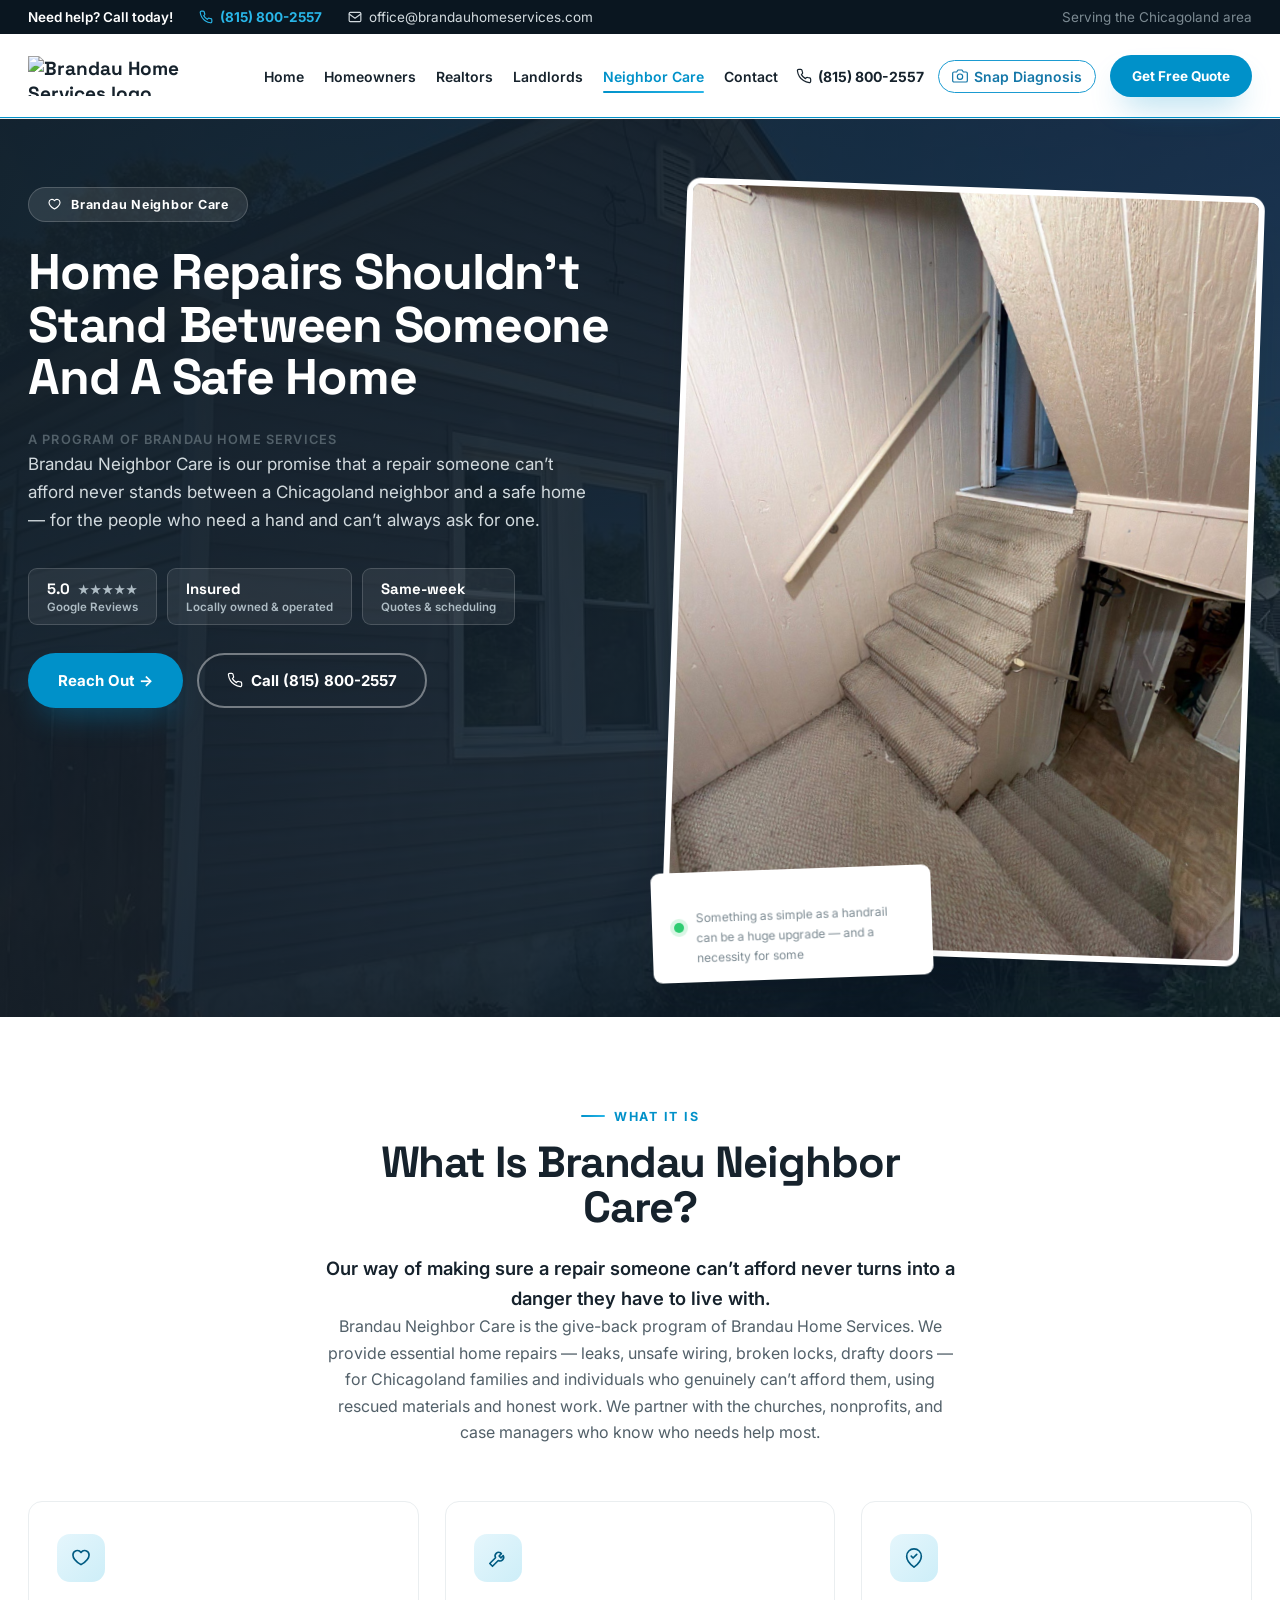
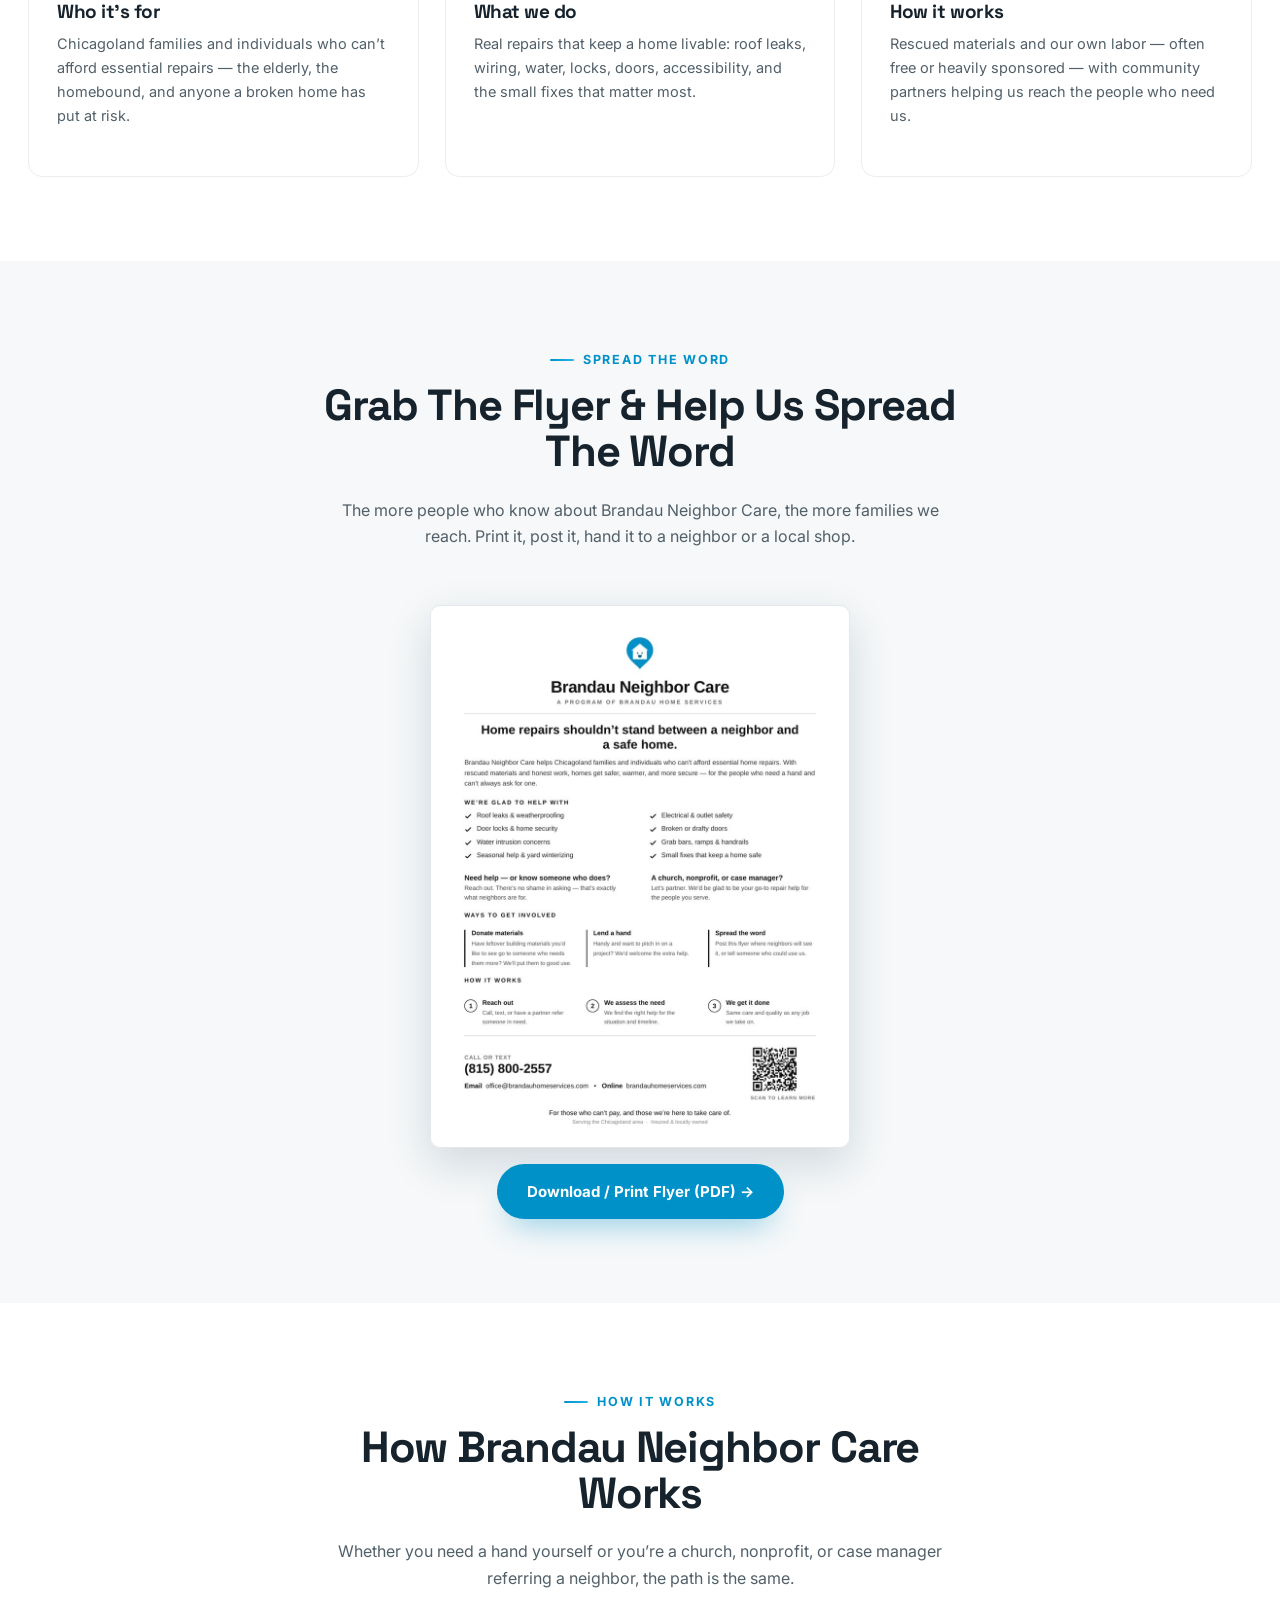
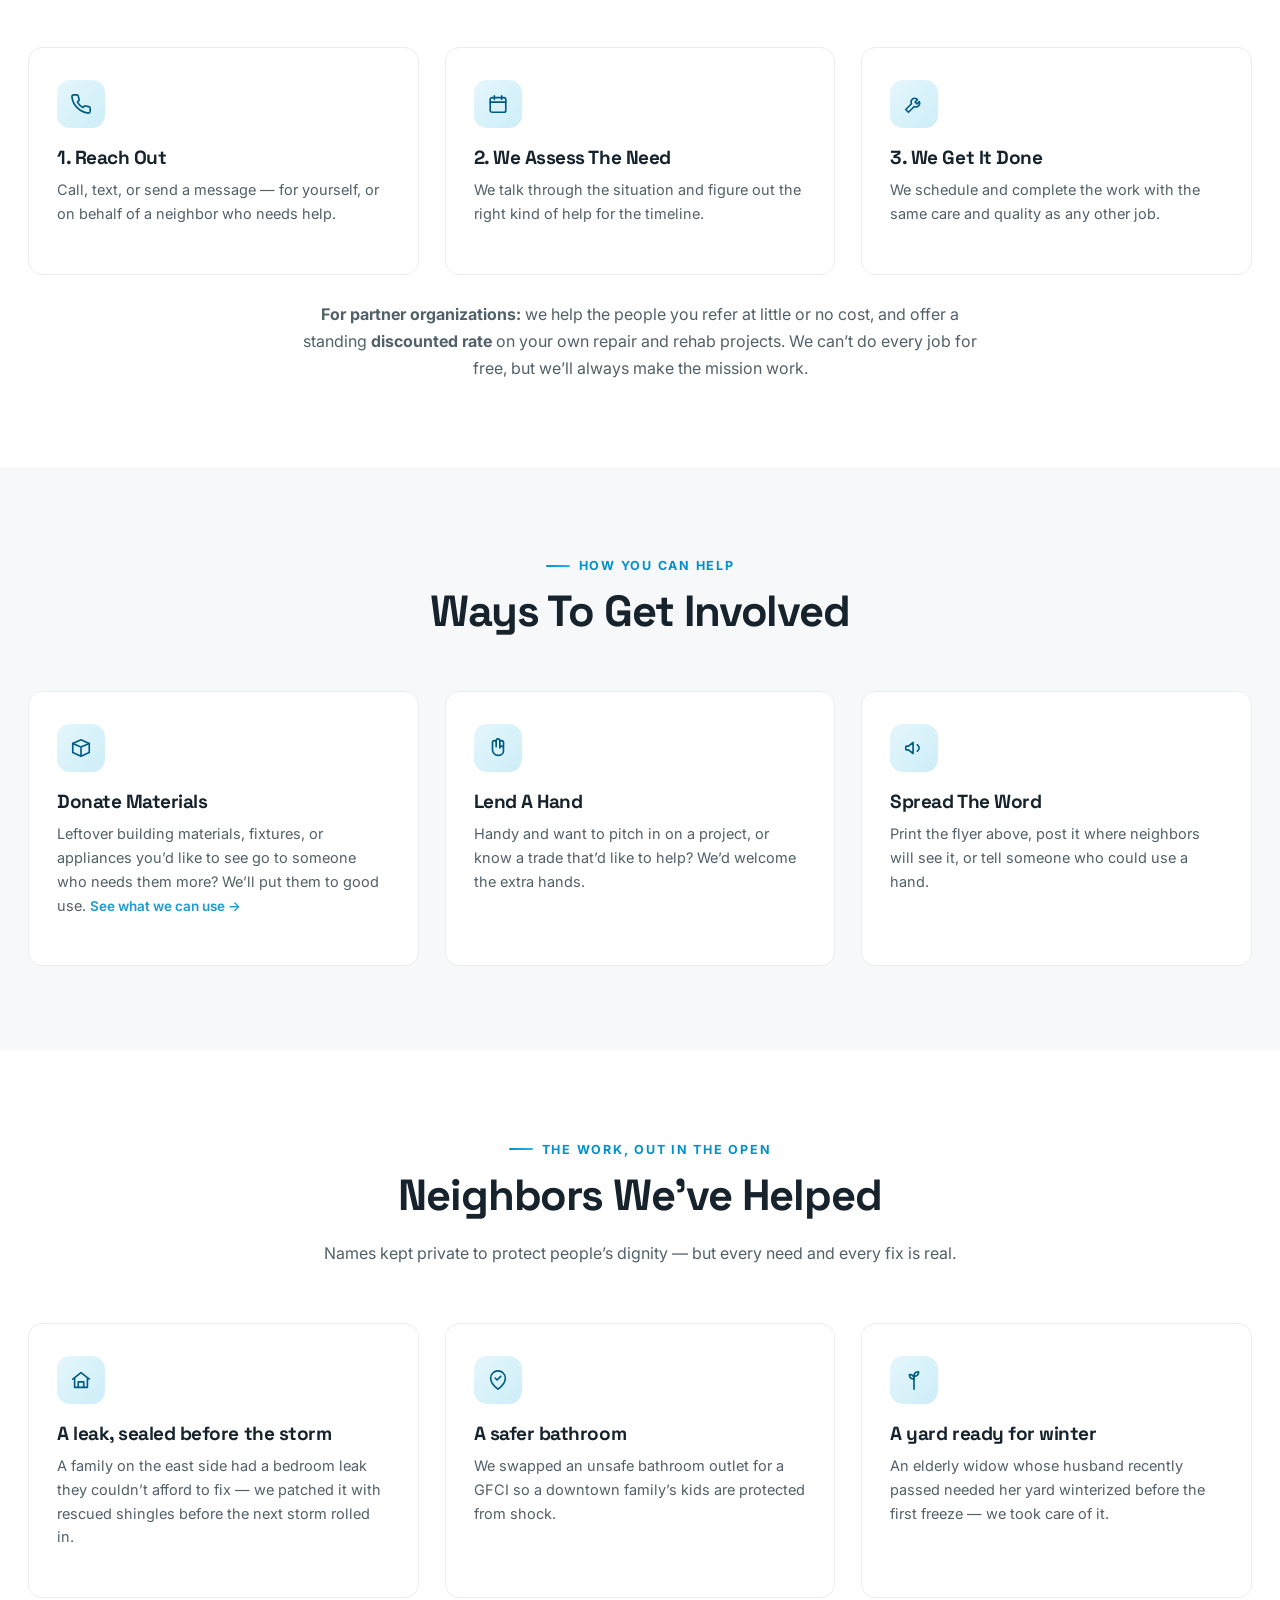
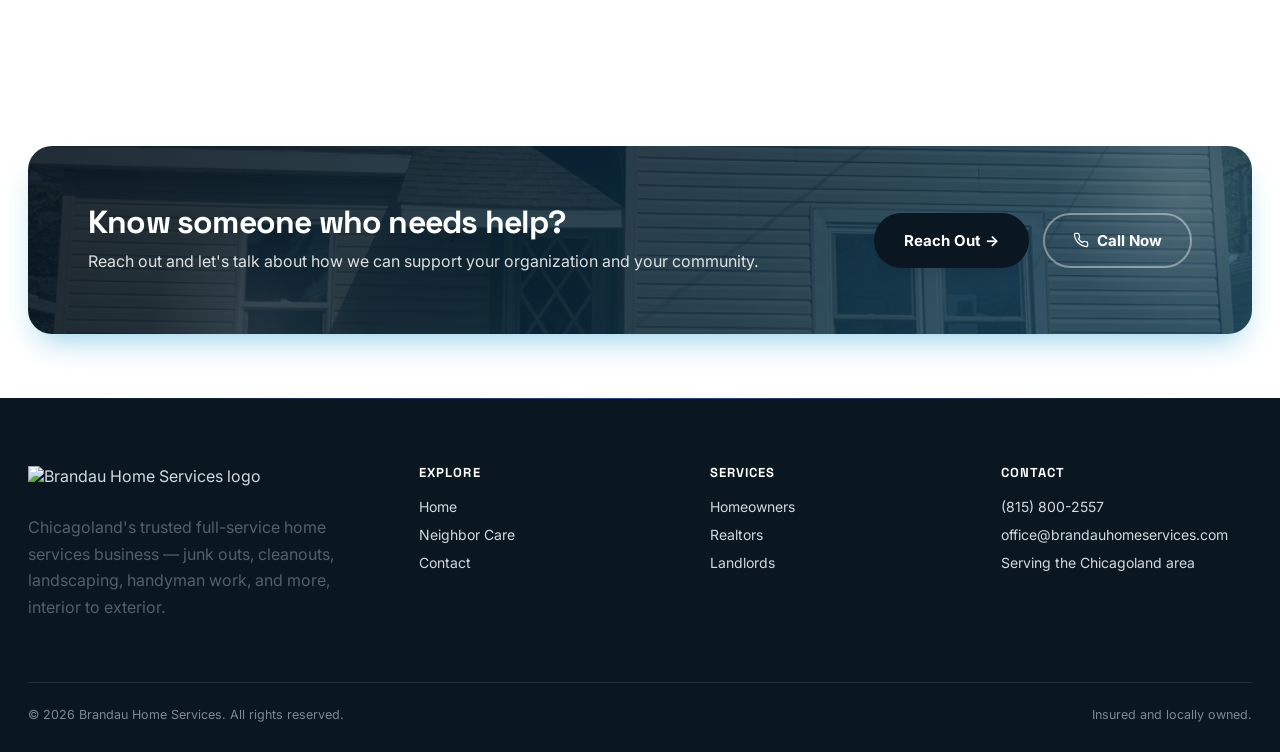
==== community.html @ ede3036a "Add files via upload" ====
<!doctype html>
<html lang="en">
<head>
<meta charset="UTF-8">
<meta name="viewport" content="width=device-width, initial-scale=1.0">
<title>Brandau Neighbor Care | Home Repair Help for Neighbors in Need</title>
<meta name="description" content="Brandau Home Services wants to partner with Chicagoland community organizations, nonprofits, and churches to provide home repair help for families and individuals in need.">
<link rel="icon" href="images/favicon.ico" sizes="any">
<link rel="icon" href="images/favicon.svg" type="image/svg+xml">
<link rel="apple-touch-icon" href="images/apple-touch-icon.png">
<link rel="canonical" href="https://brandauhomeservices.com/community.html">

<meta property="og:type" content="website">
<meta property="og:site_name" content="Brandau Home Services">
<meta property="og:title" content="Brandau Neighbor Care | Brandau Home Services">
<meta property="og:description" content="Brandau Home Services wants to partner with Chicagoland community organizations, nonprofits, and churches to provide home repair help for families and individuals in need.">
<meta property="og:image" content="https://brandauhomeservices.com/images/handrail-safety.jpg">
<meta property="og:url" content="https://brandauhomeservices.com/community.html">
<meta name="twitter:card" content="summary_large_image">
<meta name="twitter:title" content="Brandau Neighbor Care | Brandau Home Services">
<meta name="twitter:description" content="Brandau Home Services wants to partner with Chicagoland community organizations, nonprofits, and churches to provide home repair help for families and individuals in need.">
<meta name="twitter:image" content="https://brandauhomeservices.com/images/handrail-safety.jpg">
<link rel="preconnect" href="https://fonts.googleapis.com">
<link href="https://fonts.googleapis.com/css2?family=Space+Grotesk:wght@500;700&family=Inter:wght@400;500;600;700&display=swap" rel="stylesheet">
<link rel="stylesheet" href="styles.css">
<script type="application/ld+json">
{
  "@context": "https://schema.org",
  "@type": "HomeAndConstructionBusiness",
  "name": "Brandau Home Services",
  "image": "https://brandauhomeservices.com/images/exteriorsiding-after.jpg",
  "url": "https://brandauhomeservices.com/",
  "telephone": "+18158002557",
  "email": "office@brandauhomeservices.com",
  "areaServed": {
    "@type": "Place",
    "name": "Chicagoland, Illinois"
  },
  "address": {
    "@type": "PostalAddress",
    "addressRegion": "IL",
    "addressCountry": "US"
  },
  "priceRange": "$$"
}
</script>
</head>
<body>

<div class="topbar">
  <div class="container">
    <span class="topbar-note">Need help? Call today!</span>
    <a href="tel:8158002557" class="topbar-phone"><svg width="14" height="14" viewBox="0 0 24 24" fill="none" stroke="currentColor" stroke-width="2" stroke-linecap="round" stroke-linejoin="round" style="flex:none"><path d="M22 16.92v3a2 2 0 0 1-2.18 2 19.79 19.79 0 0 1-8.63-3.07 19.5 19.5 0 0 1-6-6 19.79 19.79 0 0 1-3.07-8.67A2 2 0 0 1 4.11 2h3a2 2 0 0 1 2 1.72c.127.96.361 1.903.7 2.81a2 2 0 0 1-.45 2.11L8.09 9.91a16 16 0 0 0 6 6l1.27-1.27a2 2 0 0 1 2.11-.45c.907.339 1.85.573 2.81.7A2 2 0 0 1 22 16.92z"/></svg>(815) 800-2557</a>
    <a href="mailto:office@brandauhomeservices.com" class="topbar-mail"><svg width="14" height="14" viewBox="0 0 24 24" fill="none" stroke="currentColor" stroke-width="2" stroke-linecap="round" stroke-linejoin="round" style="flex:none"><rect x="2" y="4" width="20" height="16" rx="2"/><path d="m2 7 10 7 10-7"/></svg>office@brandauhomeservices.com</a>
    <span class="topbar-area">Serving the Chicagoland area</span>
  </div>
</div>
<header class="site-header">
  <div class="container">
    <a href="index.html" class="brand">
      <img src="https://images.squarespace-cdn.com/content/v1/68ae61301c68f653941afa50/17b04d4c-f9a6-4a3e-90db-281ad67f8ed3/BrandauHS_logo-02.jpg?format=1500w" alt="Brandau Home Services logo">
    </a>
    <nav class="nav">
      <a href="index.html">Home</a>
      <a href="homeowners.html">Homeowners</a>
      <a href="realtors.html">Realtors</a>
      <a href="landlords.html">Landlords</a>
      <a href="community.html" class="active">Neighbor Care</a>
      <a href="contact.html">Contact</a>
    </nav>
    <div class="header-cta">
      <a href="tel:8158002557" class="header-phone"><svg width="16" height="16" viewBox="0 0 24 24" fill="none" stroke="currentColor" stroke-width="1.8" stroke-linecap="round" stroke-linejoin="round" style="flex:none"><path d="M22 16.92v3a2 2 0 0 1-2.18 2 19.79 19.79 0 0 1-8.63-3.07 19.5 19.5 0 0 1-6-6 19.79 19.79 0 0 1-3.07-8.67A2 2 0 0 1 4.11 2h3a2 2 0 0 1 2 1.72c.127.96.361 1.903.7 2.81a2 2 0 0 1-.45 2.11L8.09 9.91a16 16 0 0 0 6 6l1.27-1.27a2 2 0 0 1 2.11-.45c.907.339 1.85.573 2.81.7A2 2 0 0 1 22 16.92z"/></svg> <span>(815) 800-2557</span></a>
      <a href="snap-diagnosis.html" class="header-snap" aria-label="Snap Diagnosis — free AI photo check"><svg width="16" height="16" viewBox="0 0 24 24" fill="none" stroke="currentColor" stroke-width="1.8" stroke-linecap="round" stroke-linejoin="round" style="flex:none"><path d="M23 19a2 2 0 0 1-2 2H3a2 2 0 0 1-2-2V8a2 2 0 0 1 2-2h4l2-3h6l2 3h4a2 2 0 0 1 2 2z"/><circle cx="12" cy="13" r="4"/></svg><span>Snap Diagnosis</span></a>
      <a href="contact.html" class="btn btn-primary btn-sm">Get Free Quote</a>
    </div>
    <button class="nav-toggle" aria-label="Toggle menu" aria-expanded="false">
      <svg width="24" height="24" viewBox="0 0 24 24" fill="none" stroke="currentColor" stroke-width="2" stroke-linecap="round" stroke-linejoin="round"><line x1="3" y1="6" x2="21" y2="6"/><line x1="3" y1="12" x2="21" y2="12"/><line x1="3" y1="18" x2="21" y2="18"/></svg>
    </button>
  </div>
</header>

<section class="page-hero band-dark">
  <img class="band-photo" src="images/porch-after.jpg" alt="" aria-hidden="true"><div class="band-shade"></div>
  <div class="container hero-split-grid">
    <div>
      <div class="hero-badge"><svg width="15" height="15" viewBox="0 0 24 24" fill="none" stroke="currentColor" stroke-width="1.8" stroke-linecap="round" stroke-linejoin="round" style="flex:none"><path d="M20.8 8.6c0 5.4-8.8 10.6-8.8 10.6S3.2 14 3.2 8.6a4.8 4.8 0 0 1 8.8-2.6 4.8 4.8 0 0 1 8.8 2.6z"/></svg> Brandau Neighbor Care</div>
      <h1>Home Repairs Shouldn't Stand Between Someone And A Safe Home</h1>
      <p style="margin:8px 0 0; font-size:0.8rem; font-weight:600; letter-spacing:0.09em; text-transform:uppercase; color:var(--gray-600);">A program of Brandau Home Services</p>
      <p class="hero-sub">Brandau Neighbor Care is our promise that a repair someone can&rsquo;t afford never stands between a Chicagoland neighbor and a safe home &mdash; for the people who need a hand and can&rsquo;t always ask for one.</p>
      <div class="trust-badges--light">
        <a class="trust-badge--light trust-badge--link" href="https://g.page/r/CXRDToaMkE_PEAE/review" target="_blank" rel="noopener"><strong>5.0 <span class="stars">★★★★★</span></strong><span>Google Reviews</span></a>
        <span class="trust-badge--light"><strong>Insured</strong><span>Locally owned &amp; operated</span></span>
        <span class="trust-badge--light"><strong>Same-week</strong><span>Quotes &amp; scheduling</span></span>
      </div>
      <div class="hero-actions">
        <a href="contact.html" class="btn btn-primary">Reach Out →</a>
        <a href="tel:8158002557" class="btn btn-outline"><svg width="16" height="16" viewBox="0 0 24 24" fill="none" stroke="currentColor" stroke-width="1.8" stroke-linecap="round" stroke-linejoin="round" style="flex:none"><path d="M22 16.92v3a2 2 0 0 1-2.18 2 19.79 19.79 0 0 1-8.63-3.07 19.5 19.5 0 0 1-6-6 19.79 19.79 0 0 1-3.07-8.67A2 2 0 0 1 4.11 2h3a2 2 0 0 1 2 1.72c.127.96.361 1.903.7 2.81a2 2 0 0 1-.45 2.11L8.09 9.91a16 16 0 0 0 6 6l1.27-1.27a2 2 0 0 1 2.11-.45c.907.339 1.85.573 2.81.7A2 2 0 0 1 22 16.92z"/></svg> Call (815) 800-2557</a>
      </div>
    </div>
    <div class="hero-photo-wrap" style="align-self:center;">
      <div class="hero-photo" style="transform:rotate(2deg); aspect-ratio:3/4;">
        <img src="images/handrail-safety.jpg" alt="A staircase handrail installed by Brandau Home Services for added safety" style="object-position:center 30%;">
      </div>
      <div class="hero-tag" style="max-width:280px;"><span class="dot"></span><div><strong>Safety First</strong><span>Something as simple as a handrail can be a huge upgrade — and a necessity for some</span></div></div>
    </div>
  </div>
</section>

<section class="section">
  <div class="container">
    <div class="section-head center">
      <div class="eyebrow" style="justify-content:center;">What It Is</div>
      <h2>What Is Brandau Neighbor Care?</h2>
      <p style="font-size:1.15rem; font-weight:600; color:var(--ink); max-width:640px; margin:4px auto 0;">Our way of making sure a repair someone can&rsquo;t afford never turns into a danger they have to live with.</p>
      <p>Brandau Neighbor Care is the give-back program of Brandau Home Services. We provide essential home repairs &mdash; leaks, unsafe wiring, broken locks, drafty doors &mdash; for Chicagoland families and individuals who genuinely can&rsquo;t afford them, using rescued materials and honest work. We partner with the churches, nonprofits, and case managers who know who needs help most.</p>
    </div>
    <div class="grid grid-3" style="margin-top:4px;">
      <div class="card">
        <div class="icon-box"><svg width="22" height="22" viewBox="0 0 24 24" fill="none" stroke="currentColor" stroke-width="1.8" stroke-linecap="round" stroke-linejoin="round" style="flex:none"><path d="M20.8 8.6c0 5.4-8.8 10.6-8.8 10.6S3.2 14 3.2 8.6a4.8 4.8 0 0 1 8.8-2.6 4.8 4.8 0 0 1 8.8 2.6z"/></svg></div>
        <h3>Who it&rsquo;s for</h3>
        <p>Chicagoland families and individuals who can&rsquo;t afford essential repairs &mdash; the elderly, the homebound, and anyone a broken home has put at risk.</p>
      </div>
      <div class="card">
        <div class="icon-box"><svg width="22" height="22" viewBox="0 0 24 24" fill="none" stroke="currentColor" stroke-width="1.8" stroke-linecap="round" stroke-linejoin="round" style="flex:none"><path d="M14.7 6.3a4 4 0 0 0-5.4 5.4L3 18l3 3 6.3-6.3a4 4 0 0 0 5.4-5.4l-2.5 2.5-2-2 2.5-2.5z"/></svg></div>
        <h3>What we do</h3>
        <p>Real repairs that keep a home livable: roof leaks, wiring, water, locks, doors, accessibility, and the small fixes that matter most.</p>
      </div>
      <div class="card">
        <div class="icon-box"><svg width="22" height="22" viewBox="0 0 24 24" fill="none" stroke="currentColor" stroke-width="1.8" stroke-linecap="round" stroke-linejoin="round" style="flex:none"><path d="M20 10c0 6-8 12-8 12s-8-6-8-12a8 8 0 0 1 16 0z"/><path d="m9 10 2 2 4-4"/></svg></div>
        <h3>How it works</h3>
        <p>Rescued materials and our own labor &mdash; often free or heavily sponsored &mdash; with community partners helping us reach the people who need us.</p>
      </div>
    </div>
    
  </div>
</section>

<section class="section section--gray">
  <div class="container">
    <div class="section-head center">
      <div class="eyebrow" style="justify-content:center;">Spread The Word</div>
      <h2>Grab The Flyer &amp; Help Us Spread The Word</h2>
      <p>The more people who know about Brandau Neighbor Care, the more families we reach. Print it, post it, hand it to a neighbor or a local shop.</p>
    </div>
    <div style="display:flex; flex-direction:column; align-items:center; gap:16px; margin-top:6px;">
      <a href="downloads/brandau-neighbor-care-flyer.pdf" target="_blank" rel="noopener" aria-label="Open the Brandau Neighbor Care flyer to view and print" style="display:block; width:100%; max-width:420px; border:1px solid #e4e8ec; border-radius:10px; overflow:hidden; box-shadow:0 16px 44px rgba(15,58,82,.16); line-height:0;">
        <img src="images/neighbor-care-flyer-preview.jpg" alt="Brandau Neighbor Care printable flyer — click to open and print" style="display:block; width:100%; height:auto;">
      </a>
      <a href="downloads/brandau-neighbor-care-flyer.pdf" class="btn btn-primary" download>Download / Print Flyer (PDF) &rarr;</a>
    </div>
  </div>
</section>

<section class="section">
  <div class="container">
    <div class="section-head center">
      <div class="eyebrow" style="justify-content:center;">How It Works</div>
      <h2>How Brandau Neighbor Care Works</h2>
      <p>Whether you need a hand yourself or you&rsquo;re a church, nonprofit, or case manager referring a neighbor, the path is the same.</p>
    </div>
    <div class="grid grid-3">
      <div class="card">
        <div class="icon-box"><svg width="22" height="22" viewBox="0 0 24 24" fill="none" stroke="currentColor" stroke-width="1.8" stroke-linecap="round" stroke-linejoin="round" style="flex:none"><path d="M22 16.92v3a2 2 0 0 1-2.18 2 19.79 19.79 0 0 1-8.63-3.07 19.5 19.5 0 0 1-6-6 19.79 19.79 0 0 1-3.07-8.67A2 2 0 0 1 4.11 2h3a2 2 0 0 1 2 1.72c.127.96.361 1.903.7 2.81a2 2 0 0 1-.45 2.11L8.09 9.91a16 16 0 0 0 6 6l1.27-1.27a2 2 0 0 1 2.11-.45c.907.339 1.85.573 2.81.7A2 2 0 0 1 22 16.92z"/></svg></div>
        <h3>1. Reach Out</h3>
        <p>Call, text, or send a message &mdash; for yourself, or on behalf of a neighbor who needs help.</p>
      </div>
      <div class="card">
        <div class="icon-box"><svg width="22" height="22" viewBox="0 0 24 24" fill="none" stroke="currentColor" stroke-width="1.8" stroke-linecap="round" stroke-linejoin="round" style="flex:none"><rect x="3.5" y="5" width="17" height="16" rx="2"/><path d="M8 3v4M16 3v4M3.5 10h17"/></svg></div>
        <h3>2. We Assess The Need</h3>
        <p>We talk through the situation and figure out the right kind of help for the timeline.</p>
      </div>
      <div class="card">
        <div class="icon-box"><svg width="22" height="22" viewBox="0 0 24 24" fill="none" stroke="currentColor" stroke-width="1.8" stroke-linecap="round" stroke-linejoin="round" style="flex:none"><path d="M14.7 6.3a4 4 0 0 0-5.4 5.4L3 18l3 3 6.3-6.3a4 4 0 0 0 5.4-5.4l-2.5 2.5-2-2 2.5-2.5z"/></svg></div>
        <h3>3. We Get It Done</h3>
        <p>We schedule and complete the work with the same care and quality as any other job.</p>
      </div>
    </div>
    <p style="text-align:center; max-width:700px; margin:26px auto 0; color:var(--gray-600); line-height:1.7;"><strong>For partner organizations:</strong> we help the people you refer at little or no cost, and offer a standing <strong>discounted rate</strong> on your own repair and rehab projects. We can&rsquo;t do every job for free, but we&rsquo;ll always make the mission work.</p>
  </div>
</section>

<section class="section section--gray">
  <div class="container">
    <div class="section-head center">
      <div class="eyebrow" style="justify-content:center;">How You Can Help</div>
      <h2>Ways To Get Involved</h2>
    </div>
    <div class="grid grid-3">
      <div class="card">
        <div class="icon-box"><svg width="22" height="22" viewBox="0 0 24 24" fill="none" stroke="currentColor" stroke-width="1.8" stroke-linecap="round" stroke-linejoin="round" style="flex:none"><path d="M3 7l9-4 9 4v10l-9 4-9-4z"/><path d="M3 7l9 4 9-4M12 11v10"/></svg></div>
        <h3>Donate Materials</h3>
        <p>Leftover building materials, fixtures, or appliances you&rsquo;d like to see go to someone who needs them more? We&rsquo;ll put them to good use. <a href="donate-materials.html" style="font-weight:600; color:#1B9BD1; white-space:nowrap;">See what we can use &rarr;</a></p>
      </div>
      <div class="card">
        <div class="icon-box"><svg width="22" height="22" viewBox="0 0 24 24" fill="none" stroke="currentColor" stroke-width="1.8" stroke-linecap="round" stroke-linejoin="round" style="flex:none"><path d="M18 11V6a2 2 0 0 0-4 0v5M14 10V4a2 2 0 0 0-4 0v6M10 10.5V6a2 2 0 0 0-4 0v8a6 6 0 0 0 6 6h1a5 5 0 0 0 5-5v-3a2 2 0 0 0-4 0"/></svg></div>
        <h3>Lend A Hand</h3>
        <p>Handy and want to pitch in on a project, or know a trade that&rsquo;d like to help? We&rsquo;d welcome the extra hands.</p>
      </div>
      <div class="card">
        <div class="icon-box"><svg width="22" height="22" viewBox="0 0 24 24" fill="none" stroke="currentColor" stroke-width="1.8" stroke-linecap="round" stroke-linejoin="round" style="flex:none"><path d="M3 11v2a1 1 0 0 0 1 1h2l5 4V6L6 10H4a1 1 0 0 0-1 1z"/><path d="M15.5 8.5a4 4 0 0 1 0 7"/></svg></div>
        <h3>Spread The Word</h3>
        <p>Print the flyer above, post it where neighbors will see it, or tell someone who could use a hand.</p>
      </div>
    </div>
  </div>
</section>

<section class="section">
  <div class="container">
    <div class="section-head center">
      <div class="eyebrow" style="justify-content:center;">The Work, Out In The Open</div>
      <h2>Neighbors We&rsquo;ve Helped</h2>
      <p>Names kept private to protect people&rsquo;s dignity &mdash; but every need and every fix is real.</p>
    </div>
    <!-- BRANDAU NEIGHBOR CARE - IMPACT STORIES: add one card per neighbor helped, using the "Public Story" text from the tracker (rows where "OK to Share?" = Yes). Keep names out. -->
    <div class="grid grid-3">
      <div class="card">
        <div class="icon-box"><svg width="22" height="22" viewBox="0 0 24 24" fill="none" stroke="currentColor" stroke-width="1.8" stroke-linecap="round" stroke-linejoin="round" style="flex:none"><path d="M3 11l9-7 9 7"/><path d="M5 10v10h14V10"/><path d="M9 20v-6h6v6"/></svg></div>
        <h3>A leak, sealed before the storm</h3>
        <p>A family on the east side had a bedroom leak they couldn&rsquo;t afford to fix &mdash; we patched it with rescued shingles before the next storm rolled in.</p>
      </div>
      <div class="card">
        <div class="icon-box"><svg width="22" height="22" viewBox="0 0 24 24" fill="none" stroke="currentColor" stroke-width="1.8" stroke-linecap="round" stroke-linejoin="round" style="flex:none"><path d="M20 10c0 6-8 12-8 12s-8-6-8-12a8 8 0 0 1 16 0z"/><path d="m9 10 2 2 4-4"/></svg></div>
        <h3>A safer bathroom</h3>
        <p>We swapped an unsafe bathroom outlet for a GFCI so a downtown family&rsquo;s kids are protected from shock.</p>
      </div>
      <div class="card">
        <div class="icon-box"><svg width="22" height="22" viewBox="0 0 24 24" fill="none" stroke="currentColor" stroke-width="1.8" stroke-linecap="round" stroke-linejoin="round" style="flex:none"><path d="M12 22V8"/><path d="M12 8c0-3 2-5 5-5 0 3-2 5-5 5z"/><path d="M12 11C12 8 10 6 7 6c0 3 2 5 5 5z"/></svg></div>
        <h3>A yard ready for winter</h3>
        <p>An elderly widow whose husband recently passed needed her yard winterized before the first freeze &mdash; we took care of it.</p>
      </div>
    </div>
  </div>
</section>


<section class="section--tight">
  <div class="container">
    <div class="cta-band cta-band--photo">
      <div>
        <h2>Know someone who needs help?</h2>
        <p>Reach out and let's talk about how we can support your organization and your community.</p>
      </div>
      <div class="hero-actions" style="margin:0;">
        <a href="contact.html" class="btn btn-dark">Reach Out →</a>
        <a href="tel:8158002557" class="btn btn-outline-light"><svg width="16" height="16" viewBox="0 0 24 24" fill="none" stroke="currentColor" stroke-width="1.8" stroke-linecap="round" stroke-linejoin="round" style="flex:none"><path d="M22 16.92v3a2 2 0 0 1-2.18 2 19.79 19.79 0 0 1-8.63-3.07 19.5 19.5 0 0 1-6-6 19.79 19.79 0 0 1-3.07-8.67A2 2 0 0 1 4.11 2h3a2 2 0 0 1 2 1.72c.127.96.361 1.903.7 2.81a2 2 0 0 1-.45 2.11L8.09 9.91a16 16 0 0 0 6 6l1.27-1.27a2 2 0 0 1 2.11-.45c.907.339 1.85.573 2.81.7A2 2 0 0 1 22 16.92z"/></svg> Call Now</a>
      </div>
    </div>
  </div>
</section>

<footer class="site-footer">
  <div class="container">
    <div class="footer-grid">
      <div>
        <div class="footer-brand">
          <img src="https://images.squarespace-cdn.com/content/v1/68ae61301c68f653941afa50/17b04d4c-f9a6-4a3e-90db-281ad67f8ed3/BrandauHS_logo-02.jpg?format=1500w" alt="Brandau Home Services logo">
        </div>
        <p>Chicagoland's trusted full-service home services business — junk outs, cleanouts, landscaping, handyman work, and more, interior to exterior.</p>
      </div>
      <div>
        <h4>Explore</h4>
        <ul>
          <li><a href="index.html">Home</a></li>
          <li><a href="community.html">Neighbor Care</a></li>
          <li><a href="contact.html">Contact</a></li>
        </ul>
      </div>
      <div>
        <h4>Services</h4>
        <ul>
          <li><a href="homeowners.html">Homeowners</a></li>
          <li><a href="realtors.html">Realtors</a></li>
          <li><a href="landlords.html">Landlords</a></li>
        </ul>
      </div>
      <div>
        <h4>Contact</h4>
        <ul>
          <li><a href="tel:8158002557">(815) 800-2557</a></li>
          <li><a href="mailto:office@brandauhomeservices.com">office@brandauhomeservices.com</a></li>
          <li>Serving the Chicagoland area</li>
        </ul>
      </div>
    </div>
    <div class="footer-bottom">
      <span>© 2026 Brandau Home Services. All rights reserved.</span>
      <span>Insured and locally owned.</span>
    </div>
  </div>
</footer>

<script src="script.js" defer></script>
</body>
</html>
---- styles.css ----
/* ===== Brandau Home Services — Design System ===== */

:root {
  /* Palette pulled directly from the Brandau Home Services logo:
     cyan-blue #009cd8, deep teal-blue #006090, charcoal wordmark gray. */
  --black: #0a1620;
  --ink: #16222c;
  --white: #ffffff;
  --blue: #0091c9;
  --blue-dark: #005b82;
  --blue-light: #29b6e8;
  --blue-tint: #e5f6fc;
  --gray-50: #f6f8f9;
  --gray-100: #eaeef0;
  --gray-300: #d2dade;
  --gray-500: #7c8a92;
  --gray-600: #526069;
  --radius: 14px;
  --radius-sm: 9px;
  --shadow: 0 24px 50px -22px rgba(10,22,32,0.35);
  --shadow-sm: 0 10px 22px -14px rgba(10,22,32,0.28);
  --shadow-blue: 0 16px 32px -12px rgba(0,145,201,0.45);
  --ease: cubic-bezier(.22,1,.36,1);
  --maxw: 1320px;
}

* { box-sizing: border-box; }
html { scroll-behavior: smooth; }
body {
  margin: 0;
  font-family: 'Inter', -apple-system, BlinkMacSystemFont, 'Segoe UI', sans-serif;
  color: var(--ink);
  background: var(--white);
  -webkit-font-smoothing: antialiased;
  -moz-osx-font-smoothing: grayscale;
}
h1, h2, h3, h4 {
  font-family: 'Space Grotesk', 'Inter', sans-serif;
  font-weight: 700;
  line-height: 1.05;
  margin: 0 0 0.5em;
  letter-spacing: -0.025em;
}
p { line-height: 1.65; color: var(--gray-600); margin: 0 0 1em; }
a { color: inherit; text-decoration: none; }
img { max-width: 100%; display: block; }
::selection { background: var(--blue); color: var(--white); }
.container { max-width: var(--maxw); margin: 0 auto; padding: 0 28px; }
.section { padding: 84px 0; }
.section--tight { padding: 64px 0; }
.section--gray { background: var(--gray-50); }
.section--dark { background: var(--black); color: var(--white); }
.section--dark p { color: var(--gray-300); }
.section--dark h2, .section--dark h3 { color: var(--white); }

/* ---- Scroll reveal ---- */
.reveal { opacity: 0; transform: translateY(28px); transition: opacity .7s var(--ease), transform .7s var(--ease); }
.reveal.is-visible { opacity: 1; transform: translateY(0); }
.reveal-stagger.is-visible { transition-delay: calc(var(--i, 0) * 70ms); }
@media (prefers-reduced-motion: reduce) {
  .reveal { opacity: 1; transform: none; transition: none; }
}
/* Note: the .reveal class itself is only ever added by script.js at runtime,
   so if JavaScript fails to load, elements simply keep their default
   visible state — content is never hidden behind a JS dependency. */

.eyebrow {
  display: inline-flex;
  align-items: center;
  gap: 9px;
  font-size: 12.5px;
  font-weight: 700;
  letter-spacing: 0.14em;
  text-transform: uppercase;
  color: var(--blue);
  margin-bottom: 16px;
}
.eyebrow::before {
  content: "";
  width: 24px;
  height: 2px;
  border-radius: 2px;
  background: linear-gradient(90deg, var(--blue), var(--blue-light));
  display: inline-block;
}

/* ---- Buttons ---- */
.btn {
  position: relative;
  display: inline-flex;
  align-items: center;
  justify-content: center;
  gap: 8px;
  padding: 16px 28px;
  border-radius: 999px;
  font-weight: 700;
  font-size: 15px;
  border: 2px solid transparent;
  cursor: pointer;
  overflow: hidden;
  transition: transform .25s var(--ease), box-shadow .25s var(--ease), background .25s var(--ease), color .25s var(--ease), border-color .25s var(--ease);
  white-space: nowrap;
}
.btn:hover { transform: translateY(-3px); }
.btn:active { transform: translateY(-1px); }
.btn-primary { background: var(--blue); color: var(--white); box-shadow: var(--shadow-blue); }
.btn-primary:hover { background: var(--blue-dark); box-shadow: 0 20px 40px -12px rgba(0,91,130,0.5); }
.btn-dark { background: var(--black); color: var(--white); box-shadow: var(--shadow-sm); }
.btn-dark:hover { background: #000; box-shadow: var(--shadow); }
.btn-outline { background: transparent; color: var(--black); border-color: var(--gray-300); }
.btn-outline:hover { background: var(--black); color: var(--white); border-color: var(--black); }
.btn-outline-light { background: transparent; color: var(--white); border-color: rgba(255,255,255,0.4); }
.btn-outline-light:hover { background: var(--white); color: var(--black); border-color: var(--white); }
.btn-sm { padding: 11px 20px; font-size: 13.5px; }

/* ---- Header ---- */
.site-header {
  position: sticky;
  top: 0;
  z-index: 50;
  background: rgba(255,255,255,0.86);
  backdrop-filter: blur(14px);
  -webkit-backdrop-filter: blur(14px);
  border-bottom: 1px solid var(--gray-100);
  box-shadow: inset 0 -3px 0 -2px var(--blue);
  transition: box-shadow .3s ease, border-color .3s ease;
}
.site-header.scrolled {
  box-shadow: 0 12px 32px -22px rgba(10,22,32,0.4), inset 0 -3px 0 -2px var(--blue);
  border-bottom-color: transparent;
}
.site-header .container {
  position: relative;
  display: flex;
  align-items: center;
  justify-content: space-between;
  gap: 18px;
  height: 84px;
}
.brand {
  display: flex;
  align-items: center;
  gap: 10px;
  font-family: 'Space Grotesk', sans-serif;
  font-weight: 700;
  font-size: 19px;
  transition: opacity .2s ease;
}
.brand:hover { opacity: 0.82; }
.brand img { height: 40px; width: auto; }
.brand small { display: block; font-size: 10px; font-weight: 600; letter-spacing: 0.12em; color: var(--gray-500); }
.nav {
  display: flex;
  align-items: center;
  gap: 20px;
}
.nav a {
  font-size: 14px;
  font-weight: 600;
  color: var(--ink);
  position: relative;
  padding: 4px 0;
  white-space: nowrap;
  transition: color .2s ease;
}
.nav a:hover { color: var(--blue); }
.nav a.active { color: var(--blue); }
.nav a::after {
  content: "";
  position: absolute;
  left: 0; bottom: -4px;
  width: 0; height: 2px;
  border-radius: 2px;
  background: linear-gradient(90deg, var(--blue), var(--blue-light));
  transition: width .25s var(--ease);
}
.nav a:hover::after, .nav a.active::after { width: 100%; }
.header-cta { display: flex; align-items: center; gap: 14px; flex: none; }
.header-phone { font-weight: 700; font-size: 14px; display: flex; align-items: center; gap: 6px; white-space: nowrap; transition: color .2s ease; }
.header-phone:hover { color: var(--blue); }
.nav-toggle {
  display: none;
  background: none;
  border: none;
  color: var(--ink);
  cursor: pointer;
  padding: 8px;
  border-radius: 8px;
  transition: background .2s ease;
}
.nav-toggle:hover { background: var(--gray-50); }

@media (max-width: 900px) {
  .nav {
    display: none;
    position: absolute;
    top: 100%;
    left: 0;
    right: 0;
    flex-direction: column;
    align-items: stretch;
    gap: 2px;
    background: var(--white);
    border-bottom: 1px solid var(--gray-100);
    box-shadow: 0 24px 44px -26px rgba(10,22,32,0.4);
    padding: 8px 20px 18px;
  }
  .nav.open { display: flex; }
  .nav a {
    padding: 12px 0;
    border-bottom: 1px solid var(--gray-100);
  }
  .nav a:last-child { border-bottom: none; }
  .nav a::after { display: none; }
  .header-phone span { display: none; }
  .nav-toggle { display: inline-flex; align-items: center; justify-content: center; }
}

/* ---- Hero ---- */
.hero {
  position: relative;
  overflow: hidden;
  padding: 84px 0 108px;
  background:
    linear-gradient(180deg, var(--blue-tint) 0%, rgba(229,246,252,0) 340px),
    var(--white);
}
.hero::before {
  content: "";
  position: absolute;
  top: -60px;
  right: -140px;
  width: 460px;
  height: 460px;
  background: conic-gradient(from 200deg, var(--blue) 0deg, var(--blue-light) 90deg, transparent 200deg);
  opacity: 0.10;
  border-radius: 50%;
  filter: blur(2px);
  pointer-events: none;
  z-index: 0;
  animation: aurora-drift 18s ease-in-out infinite;
  transform-origin: 60% 40%;
}
@keyframes aurora-drift {
  0%   { transform: rotate(0deg) scale(1); }
  50%  { transform: rotate(20deg) scale(1.12); }
  100% { transform: rotate(0deg) scale(1); }
}
@media (prefers-reduced-motion: reduce) {
  .hero::before { animation: none; }
}
.hero .container {
  position: relative;
  z-index: 1;
  display: grid;
  grid-template-columns: 1.1fr 0.9fr;
  gap: 56px;
  align-items: center;
}
.hero-badge {
  display: inline-flex;
  align-items: center;
  gap: 9px;
  background: var(--black);
  color: var(--white);
  padding: 9px 18px;
  border-radius: 999px;
  font-size: 12.5px;
  font-weight: 700;
  letter-spacing: 0.06em;
  margin-bottom: 24px;
  box-shadow: var(--shadow-sm);
}
.hero h1 {
  font-size: clamp(40px, 5.2vw, 66px);
  margin-bottom: 24px;
}
.hero h1 .accent {
  background: linear-gradient(100deg, var(--blue) 10%, var(--blue-light) 90%);
  -webkit-background-clip: text;
  background-clip: text;
  color: transparent;
}
.hero-sub {
  font-size: 18.5px;
  max-width: 500px;
  margin-bottom: 34px;
  color: var(--gray-600);
}
.hero-actions { display: flex; gap: 14px; flex-wrap: wrap; margin-bottom: 40px; }
.hero-trust {
  display: flex;
  gap: 0;
  flex-wrap: wrap;
  border-top: 1px solid var(--gray-100);
  padding-top: 26px;
}
.hero-trust div {
  font-size: 13px;
  font-weight: 700;
  color: var(--gray-600);
  display: flex;
  flex-direction: column;
  gap: 4px;
  padding: 0 26px;
  border-left: 1px solid var(--gray-100);
}
.hero-trust div:first-child { padding-left: 0; border-left: none; }
.hero-trust strong { color: var(--ink); font-family: 'Space Grotesk', sans-serif; font-size: 24px; }

.hero-media { position: relative; perspective: 1000px; }
.hero-photo {
  border-radius: var(--radius);
  overflow: hidden;
  border: 6px solid var(--white);
  box-shadow: var(--shadow);
  transform: rotate(2.5deg);
  aspect-ratio: 4/5;
  transition: transform .3s var(--ease);
  transform-style: preserve-3d;
  will-change: transform;
}
.hero-photo img { width: 100%; height: 100%; object-fit: cover; }
@media (prefers-reduced-motion: reduce) {
  .hero-photo { transition: none; }
}
.hero-photo-wrap { position: relative; }
.hero-tag {
  position: absolute;
  bottom: -22px;
  left: -22px;
  background: var(--white);
  border-radius: var(--radius-sm);
  box-shadow: var(--shadow);
  padding: 16px 22px;
  transform: rotate(-2deg);
  display: flex;
  align-items: center;
  gap: 12px;
}
.hero-tag .dot {
  width: 10px; height: 10px; border-radius: 50%; background: #2ecc71; flex: none;
  box-shadow: 0 0 0 4px rgba(46,204,113,0.18);
}
.hero-tag strong { display: block; font-size: 14px; font-family: 'Space Grotesk', sans-serif; }
.hero-tag span { font-size: 12px; color: var(--gray-500); }

@media (max-width: 860px) {
  .hero .container { grid-template-columns: 1fr; }
  .hero-media { order: -1; max-width: 380px; margin: 0 auto 20px; }
  .hero-trust div { padding: 0 16px; }
}
@media (max-width: 480px) {
  .hero-trust { gap: 14px 0; }
  .hero-trust div { border-left: none; padding: 0; width: 50%; }
}

/* ---- Service cards ---- */
.grid { display: grid; gap: 26px; }
.grid-4 { grid-template-columns: repeat(4, 1fr); }
.grid-3 { grid-template-columns: repeat(3, 1fr); }
.grid-2 { grid-template-columns: repeat(2, 1fr); }
@media (max-width: 980px) { .grid-4 { grid-template-columns: repeat(2, 1fr); } .grid-3 { grid-template-columns: repeat(2,1fr); } }
@media (max-width: 620px) { .grid-4, .grid-3, .grid-2 { grid-template-columns: 1fr; } }

.card {
  position: relative;
  background: var(--white);
  border: 1px solid var(--gray-100);
  border-radius: var(--radius);
  padding: 32px 28px;
  transition: transform .3s var(--ease), box-shadow .3s var(--ease), border-color .3s var(--ease);
  overflow: hidden;
}
.card::before {
  content: "";
  position: absolute;
  top: 0; left: 0; right: 0;
  height: 3px;
  background: linear-gradient(90deg, var(--blue), var(--blue-light));
  transform: scaleX(0);
  transform-origin: left;
  transition: transform .3s var(--ease);
}
.card:hover { transform: translateY(-6px); box-shadow: var(--shadow); border-color: var(--blue-tint); }
.card:hover::before { transform: scaleX(1); }
.card .icon-box {
  width: 48px; height: 48px;
  background: linear-gradient(135deg, var(--blue-tint), #cdeef8);
  color: var(--blue-dark);
  border-radius: 13px;
  display: flex; align-items: center; justify-content: center;
  font-size: 21px;
  margin-bottom: 20px;
  transition: transform .3s var(--ease);
}
.card:hover .icon-box { transform: scale(1.08) rotate(-4deg); }
.card h3 { font-size: 19px; margin-bottom: 10px; }
.card p { font-size: 14.5px; margin-bottom: 16px; }
.card a { font-size: 13.5px; font-weight: 700; color: var(--blue); display: inline-flex; align-items: center; gap: 6px; transition: gap .2s ease; }
.card a:hover { gap: 10px; }

/* ---- Section headers ---- */
.section-head { max-width: 640px; margin-bottom: 56px; }
.section-head.center { margin-left: auto; margin-right: auto; text-align: center; }
.section-head h2 { font-size: clamp(29px, 3.4vw, 44px); }

/* ---- Service list (per-audience pages) ---- */
.service-list-grid { display: grid; grid-template-columns: repeat(2, 1fr); gap: 28px; }
@media (max-width: 760px) { .service-list-grid { grid-template-columns: 1fr; } }
.service-block {
  background: var(--white);
  border: 1px solid var(--gray-100);
  border-radius: var(--radius);
  padding: 34px;
  transition: box-shadow .3s var(--ease), transform .3s var(--ease);
}
.service-block:hover { box-shadow: var(--shadow-sm); transform: translateY(-3px); }
.service-block h3 {
  font-size: 17px;
  text-transform: uppercase;
  letter-spacing: 0.06em;
  color: var(--blue);
  margin-bottom: 20px;
  padding-bottom: 14px;
  border-bottom: 2px solid var(--gray-100);
}
.service-block ul { list-style: none; padding: 0; margin: 0; }
.service-block li {
  padding: 11px 0;
  border-bottom: 1px solid var(--gray-100);
  font-size: 15px;
  display: flex;
  gap: 11px;
  color: var(--ink);
}
.service-block li:last-child { border-bottom: none; }
.service-block li::before {
  content: "✓";
  color: var(--white);
  background: linear-gradient(135deg, var(--blue), var(--blue-light));
  font-weight: 700;
  font-size: 11px;
  flex: none;
  width: 18px; height: 18px;
  border-radius: 50%;
  display: flex; align-items: center; justify-content: center;
  margin-top: 2px;
}

/* ---- Gallery ---- */
.gallery-grid { display: grid; grid-template-columns: repeat(3, 1fr); gap: 22px; }
@media (max-width: 900px) { .gallery-grid { grid-template-columns: repeat(2,1fr); } }
@media (max-width: 560px) { .gallery-grid { grid-template-columns: 1fr; } }
.gallery-item {
  border-radius: var(--radius);
  overflow: hidden;
  position: relative;
  aspect-ratio: 4/3;
  box-shadow: var(--shadow-sm);
  transition: box-shadow .3s var(--ease), transform .3s var(--ease);
}
.gallery-item:hover { box-shadow: var(--shadow); transform: translateY(-4px); }
.gallery-item img { width: 100%; height: 100%; object-fit: cover; transition: transform .5s var(--ease); }
.gallery-item:hover img { transform: scale(1.08); }
.gallery-caption {
  position: absolute; left: 0; right: 0; bottom: 0;
  background: linear-gradient(0deg, rgba(0,0,0,0.8), transparent);
  color: var(--white);
  padding: 34px 18px 14px;
  font-size: 13px;
  font-weight: 700;
  transform: translateY(4px);
  transition: transform .3s var(--ease);
}
.gallery-item:hover .gallery-caption { transform: translateY(0); }

/* ---- CTA band ---- */
.cta-band {
  position: relative;
  background: linear-gradient(135deg, var(--blue) 0%, var(--blue-dark) 100%);
  color: var(--white);
  border-radius: 24px;
  padding: 60px;
  display: flex;
  align-items: center;
  justify-content: space-between;
  gap: 30px;
  flex-wrap: wrap;
  overflow: hidden;
  box-shadow: var(--shadow-blue);
}
.cta-band::before {
  content: "";
  position: absolute;
  top: -80px; right: -60px;
  width: 260px; height: 260px;
  border-radius: 50%;
  background: radial-gradient(circle, rgba(255,255,255,0.14), transparent 70%);
}
.cta-band::after {
  content: "";
  position: absolute;
  bottom: -100px; left: 10%;
  width: 220px; height: 220px;
  border-radius: 50%;
  background: radial-gradient(circle, rgba(255,255,255,0.08), transparent 70%);
}
.cta-band > * { position: relative; z-index: 1; }
.cta-band h2 { color: var(--white); font-size: 32px; margin-bottom: 8px; }
.cta-band p { color: rgba(255,255,255,0.85); margin: 0; }

/* ---- Footer ---- */
.site-footer { position: relative; background: var(--black); color: var(--gray-300); padding: 68px 0 30px; }
.site-footer::before {
  content: "";
  position: absolute;
  top: 0; left: 0; right: 0; height: 1px;
  background: linear-gradient(90deg, transparent, rgba(77,123,240,0.5), transparent);
}
.footer-grid { display: grid; grid-template-columns: 1.4fr 1fr 1fr 1fr; gap: 40px; margin-bottom: 46px; }
@media (max-width: 760px) { .footer-grid { grid-template-columns: 1fr 1fr; } }
.footer-grid h4 { color: var(--white); font-size: 13px; text-transform: uppercase; letter-spacing: 0.08em; margin-bottom: 18px; }
.footer-grid ul { list-style: none; padding: 0; margin: 0; }
.footer-grid li { margin-bottom: 11px; font-size: 14px; }
.footer-grid a { transition: color .2s ease, padding-left .2s ease; }
.footer-grid a:hover { color: var(--white); padding-left: 3px; }
.footer-brand { display: flex; align-items: center; gap: 10px; margin-bottom: 14px; }
.footer-brand img { height: 34px; }
.footer-bottom {
  border-top: 1px solid rgba(255,255,255,0.1);
  padding-top: 24px;
  display: flex;
  justify-content: space-between;
  flex-wrap: wrap;
  gap: 12px;
  font-size: 12.5px;
  color: var(--gray-500);
}

/* ---- Misc ---- */
.badge-row { display: flex; gap: 10px; flex-wrap: wrap; margin-bottom: 20px; }
.badge {
  background: var(--gray-100);
  border-radius: 999px;
  padding: 6px 14px;
  font-size: 12px;
  font-weight: 700;
  color: var(--gray-600);
}
.testimonial {
  position: relative;
  background: var(--white);
  border: 1px solid var(--gray-100);
  border-radius: var(--radius);
  padding: 32px 30px;
  transition: box-shadow .3s var(--ease), transform .3s var(--ease);
}
.testimonial:hover { box-shadow: var(--shadow-sm); transform: translateY(-4px); }
.testimonial::before {
  content: "\201C";
  position: absolute;
  top: 10px; right: 22px;
  font-family: Georgia, serif;
  font-size: 64px;
  color: var(--blue-tint);
  line-height: 1;
  z-index: 0;
}
.testimonial .stars { color: #f5a623; letter-spacing: 2px; margin-bottom: 12px; font-size: 15px; position: relative; }
.testimonial p { color: var(--ink); font-size: 15px; position: relative; }
.testimonial .who { font-size: 13px; font-weight: 700; color: var(--gray-600); margin-top: 14px; position: relative; }

.page-hero {
  padding: 68px 0 60px;
  background: linear-gradient(180deg, var(--blue-tint) 0%, rgba(229,246,252,0) 260px), var(--white);
  position: relative;
  overflow: hidden;
}
.page-hero .container { position: relative; z-index: 1; }
/* Compact variant — for single-column heroes with no photo/map filling the
   right side (e.g. Contact page), so the hero doesn't leave a big gap of
   empty gradient space above the page's actual content. */
.page-hero--compact { padding: 52px 0 28px; }
.section--flush-top { padding-top: 44px; }
.page-hero h1 { font-size: clamp(32px, 4.4vw, 50px); max-width: 720px; }
.page-hero p { font-size: 17px; max-width: 560px; }

/* ---- Contact form ---- */
.form-card {
  background: var(--white);
  border: 1px solid var(--gray-100);
  border-radius: var(--radius);
  padding: 36px;
  box-shadow: var(--shadow-sm);
}
.form-row { display: grid; grid-template-columns: 1fr 1fr; gap: 16px; margin-bottom: 16px; }
@media (max-width: 560px) { .form-row { grid-template-columns: 1fr; } }
.form-card label { display: block; font-size: 13px; font-weight: 700; margin-bottom: 6px; }
.form-card input, .form-card textarea, .form-card select {
  width: 100%;
  padding: 13px 14px;
  border-radius: 10px;
  border: 1.5px solid var(--gray-300);
  font-family: inherit;
  font-size: 14.5px;
  background: var(--gray-50);
  transition: border-color .2s ease, box-shadow .2s ease, background .2s ease;
}
.form-card input:focus, .form-card textarea:focus, .form-card select:focus {
  outline: none;
  border-color: var(--blue);
  background: var(--white);
  box-shadow: 0 0 0 4px rgba(37,84,214,0.12);
}
.form-field { margin-bottom: 16px; }

/* ================================================================
   Trust hero (topbar + dark photo hero + quote form + services strip)
   Integrated from user-supplied hero snippet, restyled to match the
   rest of the design system (brand blue, Space Grotesk/Inter, --ease).
================================================================ */
.topbar { background: var(--black); color: var(--gray-300); font-size: 13.5px; }
.topbar .container { display: flex; align-items: center; gap: 26px; flex-wrap: wrap; padding-top: 9px; padding-bottom: 9px; }
.topbar-note { font-weight: 600; color: var(--white); }
.topbar-phone { display: inline-flex; align-items: center; gap: 7px; font-weight: 700; color: var(--blue-light); transition: color .2s ease; }
.topbar-mail { display: inline-flex; align-items: center; gap: 7px; transition: color .2s ease; }
.topbar-mail:hover, .topbar-phone:hover { color: var(--white); }
.topbar-area { margin-left: auto; color: var(--gray-500); }
@media (max-width: 760px) { .topbar-area { display: none; } }
@media (max-width: 560px) { .topbar-mail { display: none; } }

.trust-hero { position: relative; overflow: hidden; background: var(--black); color: var(--white); }
.trust-hero-bg { position: absolute; inset: 0; width: 100%; height: 100%; object-fit: cover; transform: scale(1.08); transition: transform .6s var(--ease); will-change: transform; }
@media (prefers-reduced-motion: reduce) { .trust-hero-bg { transition: none; } }
.trust-hero-shade { position: absolute; inset: 0; background: linear-gradient(100deg, rgba(10,22,32,0.96) 0%, rgba(10,22,32,0.9) 45%, rgba(10,22,32,0.62) 100%); }
.trust-hero .container {
  position: relative;
  z-index: 1;
  display: grid;
  grid-template-columns: minmax(0,1.25fr) minmax(0,1fr);
  gap: 44px clamp(36px,5vw,80px);
  align-items: center;
  padding-top: clamp(52px,6vw,88px);
  padding-bottom: clamp(52px,6vw,88px);
}
.trust-badges { display: flex; gap: 12px; flex-wrap: wrap; }
.trust-badge {
  display: inline-flex; flex-direction: column; gap: 2px;
  background: rgba(255,255,255,0.07);
  border: 1px solid rgba(255,255,255,0.16);
  border-radius: var(--radius-sm);
  padding: 10px 16px;
  transition: background .2s ease, border-color .2s ease, transform .2s ease;
}
.trust-badge:hover { background: rgba(255,255,255,0.11); border-color: rgba(255,255,255,0.28); transform: translateY(-2px); }
.trust-badge strong { font-size: 15px; font-weight: 700; color: var(--white); font-family: 'Space Grotesk', sans-serif; }
.trust-badge span { font-size: 12px; color: #aebcc4; }
.trust-badge .stars { color: #f5a623; letter-spacing: 1px; }
.trust-hero h1 { color: var(--white); font-size: clamp(38px,4.4vw,60px); line-height: 1.07; margin: 26px 0 0; }
.trust-hero h1 .accent {
  background: linear-gradient(100deg, var(--blue-light) 10%, #6fd4f2 90%);
  -webkit-background-clip: text;
  background-clip: text;
  color: transparent;
}
.trust-hero .hero-sub { font-size: 17px; line-height: 1.7; color: var(--gray-300); max-width: 52ch; margin: 18px 0 0; }
.trust-checks { display: flex; flex-direction: column; gap: 12px; margin-top: 26px; }
.trust-checks div { display: flex; align-items: center; gap: 10px; font-size: 15px; font-weight: 600; color: var(--white); }
.trust-check-icon {
  width: 22px; height: 22px; border-radius: 999px;
  background: var(--blue);
  display: inline-flex; align-items: center; justify-content: center; flex: none;
}
.trust-call {
  display: inline-flex; align-items: center; gap: 9px;
  font-size: 15px; font-weight: 700; color: var(--white);
  border: 2px solid rgba(255,255,255,0.4);
  padding: 14px 28px; border-radius: 999px; margin-top: 30px;
  transition: color .2s ease, border-color .2s ease, background .2s ease;
}
.trust-call:hover { border-color: var(--blue-light); color: var(--blue-light); background: rgba(255,255,255,0.05); }

.quote-form {
  background: var(--white); color: var(--ink);
  border-radius: 18px;
  box-shadow: 0 26px 55px -22px rgba(6,12,18,0.6);
  padding: clamp(24px,2.6vw,34px);
}
.quote-form h2 { font-size: 24px; margin: 0 0 6px; }
.quote-form .lede { font-size: 14px; line-height: 1.6; color: var(--gray-600); margin: 0 0 18px; }
.quote-form .fields { display: grid; gap: 12px; }
.quote-form .row2 { display: grid; grid-template-columns: 1fr 1fr; gap: 12px; }
.quote-form input, .quote-form textarea {
  border: 1.5px solid var(--gray-300); border-radius: 10px;
  padding: 13px 15px; font-size: 14.5px; width: 100%; box-sizing: border-box;
  font-family: 'Inter', sans-serif; background: var(--gray-50);
  transition: border-color .2s ease, box-shadow .2s ease, background .2s ease;
}
.quote-form input:focus, .quote-form textarea:focus {
  outline: none; border-color: var(--blue); background: var(--white);
  box-shadow: 0 0 0 4px rgba(0,145,201,0.14);
}
.quote-form textarea { resize: vertical; }
.quote-submit {
  display: block; width: 100%; text-align: center;
  font-size: 15px; font-weight: 700; letter-spacing: 0.04em;
  color: var(--white); background: var(--blue);
  padding: 15px 20px; border-radius: 999px; border: none; cursor: pointer;
  box-shadow: var(--shadow-blue);
  transition: background .2s ease, transform .2s ease, box-shadow .2s ease;
  font-family: inherit;
}
.quote-submit:hover { background: var(--blue-dark); transform: translateY(-2px); box-shadow: 0 20px 40px -12px rgba(0,91,130,0.5); }
.quote-form .fine { font-size: 12px; color: var(--gray-500); text-align: center; margin: 2px 0 0; }

.services-strip { background: linear-gradient(135deg, var(--blue), var(--blue-dark)); color: var(--white); }
.services-strip .container { display: flex; gap: 14px 44px; flex-wrap: wrap; justify-content: center; padding-top: 16px; padding-bottom: 16px; font-size: 14.5px; font-weight: 700; }
.services-strip span { display: inline-flex; align-items: center; gap: 9px; }

.hero-anim { opacity: 0; transform: translateY(20px); animation: hero-rise .7s var(--ease) forwards; }
@keyframes hero-rise { to { opacity: 1; transform: none; } }
@media (max-width: 920px) { .trust-hero .container { grid-template-columns: 1fr; } }
@media (max-width: 560px) {
  .quote-form .row2 { grid-template-columns: 1fr; }
  .trust-call { width: 100%; justify-content: center; }
  .services-strip .container { justify-content: flex-start; }
}
@media (prefers-reduced-motion: reduce) { .hero-anim { animation: none; opacity: 1; transform: none; } }

/* ================================================================
   Areas-served tags + FAQ blocks (added for content-density pass)
================================================================ */
.area-tags { display: flex; flex-wrap: wrap; gap: 10px; justify-content: center; }
.area-tag {
  background: var(--white); border: 1px solid var(--gray-100); border-radius: 999px;
  padding: 9px 20px; font-size: 14px; font-weight: 600; color: var(--gray-600);
  transition: border-color .2s ease, color .2s ease, transform .2s ease;
}
.area-tag:hover { border-color: var(--blue); color: var(--blue); transform: translateY(-2px); }

.faq-list { display: grid; gap: 14px; max-width: 840px; margin: 0 auto; }
.faq-item {
  background: var(--white); border: 1px solid var(--gray-100); border-radius: var(--radius-sm);
  padding: 24px 28px; box-shadow: var(--shadow-sm);
}
.faq-item h3 { font-size: 17px; margin: 0 0 8px; font-family: 'Space Grotesk', sans-serif; }
.faq-item p { color: var(--gray-600); font-size: 14.5px; line-height: 1.7; margin: 0; }

/* ---- FAQ accordion (click to reveal) ---- */
.faq-item { cursor: default; }
.faq-question {
  width: 100%;
  background: none;
  border: none;
  padding: 0;
  margin: 0;
  display: flex;
  align-items: center;
  justify-content: space-between;
  gap: 16px;
  cursor: pointer;
  font-family: 'Space Grotesk', sans-serif;
  font-size: 17px;
  font-weight: 700;
  color: var(--ink);
  text-align: left;
}
.faq-chevron { flex: none; transition: transform .3s var(--ease); color: var(--blue); }
.faq-item.open .faq-chevron { transform: rotate(180deg); }
.faq-answer {
  max-height: 0;
  overflow: hidden;
  transition: max-height .35s var(--ease);
}
.faq-item.open .faq-answer { max-height: 320px; }
.faq-answer p { padding-top: 12px; margin: 0; color: var(--gray-600); font-size: 14.5px; line-height: 1.7; }
@media (prefers-reduced-motion: reduce) {
  .faq-answer, .faq-chevron { transition: none; }
}

/* ---- Light trust badges (inner page heroes) ---- */
.trust-badges--light {
  display: flex;
  flex-wrap: wrap;
  gap: 10px;
  margin: 22px 0 28px;
}
.trust-badge--light {
  display: flex;
  flex-direction: column;
  gap: 2px;
  background: var(--white);
  border: 1px solid var(--gray-100);
  border-radius: var(--radius-sm);
  padding: 10px 18px;
  box-shadow: var(--shadow-sm);
}
.trust-badge--light strong { font-family: 'Space Grotesk', sans-serif; font-size: 15px; color: var(--ink); }
.trust-badge--light strong .stars { color: #f5a623; letter-spacing: 1px; margin-left: 4px; }
.trust-badge--light span { font-size: 11.5px; font-weight: 600; color: var(--gray-500); }

/* ---- Gallery placeholder (before real photos are dropped in) ---- */
.gallery-placeholder {
  display: flex;
  flex-direction: column;
  align-items: center;
  justify-content: center;
  gap: 10px;
  background: var(--gray-50);
  border: 2px dashed var(--gray-300);
  color: var(--gray-500);
  font-size: 13px;
  font-weight: 600;
}
.gallery-placeholder svg { color: var(--gray-300); }
.gallery-placeholder .tag {
  background: var(--white);
  border: 1px solid var(--gray-300);
  border-radius: 999px;
  padding: 4px 12px;
  font-size: 11px;
  font-weight: 700;
  text-transform: uppercase;
  letter-spacing: 0.06em;
  color: var(--gray-600);
}

/* ---- Before/After Slider ---- */
.ba-grid { display: grid; grid-template-columns: repeat(2, 1fr); gap: 34px 30px; }
@media (max-width: 760px) { .ba-grid { grid-template-columns: 1fr; } }
.ba-slider {
  position: relative;
  aspect-ratio: 4/3;
  border-radius: var(--radius);
  overflow: hidden;
  box-shadow: var(--shadow-sm);
  -webkit-user-select: none;
  user-select: none;
  transition: box-shadow .3s var(--ease), transform .3s var(--ease);
}
.ba-slider:hover { box-shadow: var(--shadow); transform: translateY(-3px); }
.ba-slider img {
  position: absolute;
  inset: 0;
  width: 100%;
  height: 100%;
  object-fit: cover;
  display: block;
  pointer-events: none;
}
.ba-slider__before-wrap {
  position: absolute;
  inset: 0;
  overflow: hidden;
  clip-path: inset(0 50% 0 0);
  will-change: clip-path;
}
.ba-slider__before-wrap img { position: absolute; inset: 0; }
.ba-slider__divider {
  position: absolute;
  top: 0; bottom: 0; left: 50%;
  width: 3px;
  background: var(--white);
  box-shadow: 0 0 0 1px rgba(10,22,32,0.15);
  transform: translateX(-50%);
  pointer-events: none;
  z-index: 2;
}
.ba-slider__handle {
  position: absolute;
  top: 50%; left: 50%;
  width: 46px; height: 46px;
  border-radius: 50%;
  background: var(--white);
  box-shadow: var(--shadow-sm);
  transform: translate(-50%, -50%);
  display: flex;
  align-items: center;
  justify-content: center;
  gap: 3px;
  color: var(--blue-dark);
  pointer-events: none;
  z-index: 3;
}
.ba-slider__range {
  position: absolute;
  inset: 0;
  width: 100%;
  height: 100%;
  margin: 0;
  opacity: 0;
  cursor: ew-resize;
  -webkit-appearance: none;
  appearance: none;
  z-index: 4;
}
.ba-slider__tag {
  position: absolute;
  top: 14px;
  background: rgba(10,22,32,0.72);
  color: var(--white);
  font-size: 11.5px;
  font-weight: 700;
  letter-spacing: 0.06em;
  text-transform: uppercase;
  padding: 6px 13px;
  border-radius: 999px;
  pointer-events: none;
  z-index: 2;
}
.ba-slider__tag--before { left: 14px; }
.ba-slider__tag--after { right: 14px; }
.ba-caption {
  margin-top: 14px;
  font-weight: 700;
  font-size: 14.5px;
  color: var(--ink);
  text-align: center;
}
@media (prefers-reduced-motion: reduce) {
  .ba-slider, .ba-slider:hover { transition: none; transform: none; }
}

/* ---- Plain photo row (multi-photo project sets, no captions) ---- */
.photo-row { display: grid; grid-template-columns: repeat(4, 1fr); gap: 16px; }
@media (max-width: 900px) { .photo-row { grid-template-columns: repeat(2, 1fr); } }
@media (max-width: 560px) { .photo-row { grid-template-columns: 1fr; } }
.photo-row img {
  width: 100%;
  height: 100%;
  aspect-ratio: 4/3;
  object-fit: cover;
  border-radius: var(--radius);
  box-shadow: var(--shadow-sm);
  transition: transform .3s var(--ease), box-shadow .3s var(--ease);
}
.photo-row img:hover { transform: translateY(-4px); box-shadow: var(--shadow); }

/* ---- Ambient photo band (decorative low-opacity background) ---- */
.ambient-band { position: relative; overflow: hidden; }
.ambient-band .ambient-grid {
  position: absolute;
  inset: 0;
  display: grid;
  grid-template-columns: repeat(4, 1fr);
  gap: 3px;
  z-index: 0;
}
.ambient-band .ambient-grid img {
  width: 100%;
  height: 100%;
  object-fit: cover;
  opacity: 0.22;
  filter: grayscale(55%) contrast(0.92);
}
.ambient-band .ambient-scrim {
  position: absolute;
  inset: 0;
  z-index: 1;
  background: linear-gradient(180deg, var(--white) 0%, rgba(255,255,255,0.9) 22%, rgba(255,255,255,0.9) 78%, var(--white) 100%);
}
.ambient-band .container { position: relative; z-index: 2; }

/* ---- Triangle before/after layout (3 sliders, staggered) ---- */
.ba-triangle {
  display: grid;
  grid-template-columns: repeat(2, 1fr);
  gap: 36px 28px;
  max-width: 900px;
  margin: 0 auto;
}
.ba-triangle > div:nth-child(1) {
  grid-column: 1 / span 2;
  max-width: 460px;
  width: 100%;
  margin: 0 auto;
}
.ba-triangle > div:nth-child(2) { justify-self: end; width: 100%; max-width: 400px; margin-top: 10px; }
.ba-triangle > div:nth-child(3) { justify-self: start; width: 100%; max-width: 400px; margin-top: 10px; }
@media (max-width: 760px) {
  .ba-triangle { grid-template-columns: 1fr; max-width: 460px; }
  .ba-triangle > div:nth-child(1),
  .ba-triangle > div:nth-child(2),
  .ba-triangle > div:nth-child(3) {
    grid-column: 1;
    justify-self: stretch;
    max-width: none;
    margin-top: 0;
  }
}

/* ---- 3-up / 3-up before-after grid (6 sliders, 3 on top, 3 on bottom) ---- */
.ba-stack {
  display: grid;
  grid-template-columns: repeat(3, 1fr);
  gap: 32px 28px;
}
@media (max-width: 900px) {
  .ba-stack { grid-template-columns: 1fr 1fr; }
}
@media (max-width: 560px) {
  .ba-stack { grid-template-columns: 1fr; }
}

/* ---- Scattered photo collage ("We've Seen It All") ---- */
.scatter-gallery {
  display: flex;
  flex-wrap: wrap;
  justify-content: center;
  align-items: flex-start;
  padding: 26px 20px 46px;
}
.scatter-photo {
  position: relative;
  flex: 0 0 auto;
  margin: 14px -20px;
  border: 7px solid var(--white);
  border-radius: 6px;
  box-shadow: var(--shadow-sm);
  overflow: hidden;
  background: var(--white);
  transition: transform .3s var(--ease), box-shadow .3s var(--ease);
}
.scatter-photo img {
  display: block;
  width: 100%;
  height: 100%;
  object-fit: cover;
}
.scatter-photo:hover {
  transform: rotate(0deg) translateY(0) scale(1.09) !important;
  box-shadow: var(--shadow);
  z-index: 40 !important;
}
.scatter-lg { width: 340px; height: 260px; }
.scatter-md { width: 260px; height: 200px; }
.scatter-sm { width: 195px; height: 155px; }

.scatter-a { transform: rotate(-5deg); z-index: 2; }
.scatter-b { transform: rotate(4deg) translateY(24px); z-index: 5; }
.scatter-c { transform: rotate(-3deg) translateY(-12px); z-index: 3; }
.scatter-d { transform: rotate(6deg); z-index: 4; }
.scatter-e { transform: rotate(-6deg) translateY(18px); z-index: 6; }
.scatter-f { transform: rotate(3deg) translateY(-16px); z-index: 3; }
.scatter-g { transform: rotate(-4deg) translateY(10px); z-index: 5; }
.scatter-h { transform: rotate(5deg) translateY(-9px); z-index: 4; }
.scatter-i { transform: rotate(-2deg) translateY(14px); z-index: 2; }
.scatter-j { transform: rotate(2deg) translateY(-6px); z-index: 6; }
.scatter-k { transform: rotate(-7deg); z-index: 3; }
.scatter-l { transform: rotate(7deg) translateY(8px); z-index: 5; }
.scatter-m { transform: rotate(-1deg) translateY(-14px); z-index: 4; }

@media (max-width: 860px) {
  .scatter-photo { margin: 8px; }
  .scatter-photo, .scatter-lg, .scatter-md, .scatter-sm { width: calc(46% - 16px); height: 180px; }
  .scatter-a, .scatter-b, .scatter-c, .scatter-d, .scatter-e, .scatter-f,
  .scatter-g, .scatter-h, .scatter-i, .scatter-j, .scatter-k, .scatter-l, .scatter-m {
    transform: none;
    z-index: 1;
  }
}
@media (max-width: 520px) {
  .scatter-photo, .scatter-lg, .scatter-md, .scatter-sm { width: 100%; height: 220px; }
}
@media (prefers-reduced-motion: reduce) {
  .scatter-photo { transition: none; }
}

/* ---- Interactive service-area map & address check ---- */
.address-check {
  max-width: 560px;
  margin: 28px auto 0;
  display: flex;
  gap: 10px;
  flex-wrap: wrap;
  justify-content: center;
}
.address-check input[type="text"] {
  flex: 1;
  min-width: 240px;
  padding: 12px 16px;
  border-radius: var(--radius-sm);
  border: 1px solid var(--gray-200);
  font-family: inherit;
  font-size: 15px;
  color: var(--ink);
}
.address-check input[type="text"]:focus {
  outline: none;
  border-color: var(--blue);
}
.address-check button { flex: none; }
.address-result {
  max-width: 560px;
  margin: 16px auto 0;
  text-align: center;
  font-weight: 600;
  font-size: 14.5px;
  min-height: 0;
  transition: padding .2s var(--ease);
}
.address-result:empty { margin: 0; }
.address-result--loading,
.address-result--warn,
.address-result--yes,
.address-result--no {
  padding: 12px 18px;
  border-radius: var(--radius-sm);
}
.address-result--loading { background: var(--gray-50); color: var(--gray-500); }
.address-result--yes { background: rgba(34,197,94,0.12); color: #15803d; }
.address-result--yes a { color: #15803d; text-decoration: underline; }
.address-result--no { background: var(--gray-50); color: var(--gray-600); }
.address-result--warn { background: #fef3c7; color: #92400e; }

.service-map-wrap {
  max-width: 760px;
  margin: 30px auto 0;
}
#serviceMap {
  height: 420px;
  border-radius: var(--radius);
  overflow: hidden;
  box-shadow: var(--shadow-sm);
  z-index: 1;
}

.service-pin-dot {
  display: block;
  width: 14px;
  height: 14px;
  border-radius: 50%;
  background: var(--blue);
  border: 2px solid var(--white);
  box-shadow: 0 0 0 3px rgba(10,22,32,0.15);
}
.service-pin--covered .service-pin-dot {
  width: 16px;
  height: 16px;
  background: #22c55e;
  animation: pin-pulse 1.8s ease-out infinite;
}
.service-pin--out .service-pin-dot { background: var(--gray-400); }
@keyframes pin-pulse {
  0% { box-shadow: 0 0 0 0 rgba(34,197,94,0.55); }
  70% { box-shadow: 0 0 0 18px rgba(34,197,94,0); }
  100% { box-shadow: 0 0 0 0 rgba(34,197,94,0); }
}
@media (prefers-reduced-motion: reduce) {
  .service-pin--covered .service-pin-dot { animation: none; }
}

/* ---- Split hero (text + map card side by side) ---- */
.hero-split-grid {
  display: grid;
  grid-template-columns: 1.05fr 1fr;
  gap: 40px;
  align-items: start;
}
@media (max-width: 900px) {
  .hero-split-grid { grid-template-columns: 1fr; }
}
.hero-map-card {
  background: var(--white);
  border: 1px solid var(--gray-100);
  border-radius: var(--radius);
  padding: 24px;
  box-shadow: var(--shadow);
}
.hero-map-card h3 {
  font-family: 'Space Grotesk', sans-serif;
  font-size: 17px;
  color: var(--ink);
  margin: 0 0 14px;
  text-align: center;
}
.address-check--compact {
  max-width: none;
  margin: 0;
}
.service-map-wrap--compact {
  max-width: none;
  margin: 14px auto 0;
}
.hero-map-card #serviceMap { height: 260px; }
@media (max-width: 900px) {
  .hero-map-card #serviceMap { height: 320px; }
}

/* ---- Seasonal Maintenance Checklist (Homeowners) ---- */
.maint-tool {
  max-width: 760px;
  margin: 0 auto;
  background: var(--white);
  border: 1px solid var(--gray-100);
  border-radius: var(--radius);
  box-shadow: var(--shadow-sm);
  padding: 32px;
}
.maint-tabs {
  display: flex;
  gap: 8px;
  flex-wrap: wrap;
  justify-content: center;
  margin-bottom: 26px;
}
.maint-tab {
  border: 1px solid var(--gray-100);
  background: var(--gray-50);
  color: var(--gray-600);
  font-weight: 700;
  font-size: 13.5px;
  padding: 10px 18px;
  border-radius: 999px;
  cursor: pointer;
  transition: background .2s ease, color .2s ease, border-color .2s ease;
  font-family: inherit;
}
.maint-tab:hover { border-color: var(--blue-light); }
.maint-tab.is-active {
  background: var(--blue);
  border-color: var(--blue);
  color: var(--white);
}
.maint-list {
  list-style: none;
  margin: 0 0 24px;
  padding: 0;
  display: grid;
  gap: 10px;
}
.maint-item {
  display: flex;
  align-items: flex-start;
  gap: 12px;
  background: var(--gray-50);
  border: 1px solid var(--gray-100);
  border-radius: var(--radius-sm);
  padding: 14px 16px;
  cursor: pointer;
  transition: background .2s ease, border-color .2s ease;
}
.maint-item:hover { border-color: var(--blue-light); }
.maint-item input {
  margin-top: 2px;
  width: 18px;
  height: 18px;
  accent-color: var(--blue);
  flex: none;
  cursor: pointer;
}
.maint-item span {
  font-size: 14.5px;
  line-height: 1.5;
  color: var(--ink);
}
.maint-item.is-checked {
  background: rgba(0,145,201,0.06);
  border-color: rgba(0,145,201,0.3);
}
.maint-item.is-checked span { color: var(--gray-600); text-decoration: line-through; text-decoration-color: var(--gray-300); }
.maint-result {
  display: flex;
  align-items: center;
  gap: 16px;
  flex-wrap: wrap;
  justify-content: space-between;
  border-radius: var(--radius-sm);
  padding: 18px 20px;
  font-size: 14.5px;
  transition: background .25s ease, border-color .25s ease;
  border: 1px solid var(--gray-100);
  background: var(--gray-50);
}
.maint-result strong { display: block; font-family: 'Space Grotesk', sans-serif; font-size: 16px; margin-bottom: 2px; }
.maint-result--good { background: rgba(46,204,113,0.09); border-color: rgba(46,204,113,0.35); }
.maint-result--warn { background: rgba(240,166,35,0.1); border-color: rgba(240,166,35,0.4); }
.maint-result-count { color: var(--gray-600); font-weight: 700; white-space: nowrap; }
@media (max-width: 560px) {
  .maint-tool { padding: 22px; }
  .maint-tabs { gap: 6px; }
  .maint-tab { padding: 8px 14px; font-size: 12.5px; }
}
.maint-result > div > span { display: block; color: var(--gray-600); font-size: 13.5px; margin-top: 2px; }

/* ---- Late-night visitor toast (easter egg) ---- */
.night-owl-toast {
  position: fixed;
  bottom: 20px;
  right: 20px;
  max-width: 320px;
  background: var(--black);
  color: var(--white);
  padding: 14px 40px 14px 18px;
  border-radius: var(--radius-sm);
  box-shadow: var(--shadow);
  font-size: 13.5px;
  line-height: 1.5;
  z-index: 200;
  opacity: 0;
  transform: translateY(12px);
  transition: opacity .3s ease, transform .3s ease;
}
.night-owl-toast.is-visible { opacity: 1; transform: translateY(0); }
.night-owl-toast a { color: var(--blue-light); text-decoration: underline; }
.night-owl-toast button {
  position: absolute;
  top: 6px;
  right: 8px;
  background: none;
  border: none;
  color: var(--gray-300);
  font-size: 18px;
  line-height: 1;
  cursor: pointer;
  padding: 6px;
}
.night-owl-toast button:hover { color: var(--white); }
@media (max-width: 560px) {
  .night-owl-toast { left: 16px; right: 16px; max-width: none; bottom: 16px; }
}

/* ---- Confetti burst (form success reward) ---- */
.confetti-piece {
  position: fixed;
  top: -12px;
  width: 8px;
  height: 14px;
  z-index: 300;
  opacity: 0.9;
  pointer-events: none;
  animation-name: confetti-fall;
  animation-timing-function: linear;
  animation-fill-mode: forwards;
}
@keyframes confetti-fall {
  to { transform: translateY(110vh) rotate(540deg); opacity: 0; }
}

/* ---- Inline form success / error states ---- */
.form-success {
  background: rgba(46,204,113,0.09);
  border: 1px solid rgba(46,204,113,0.35);
  border-radius: var(--radius);
  padding: 32px;
  text-align: center;
}
.form-success strong { display: block; font-family: 'Space Grotesk', sans-serif; font-size: 20px; margin-bottom: 6px; }
.form-success span { color: var(--gray-600); }
.form-error { color: #c0392b; font-size: 13px; margin-top: 12px; line-height: 1.6; }
.form-error a { text-decoration: underline; }

/* ---- Room-by-Room Punch List Builder (Homeowners) — premium style ---- */
.punch-tool--premium {
  position: relative;
  border-radius: 24px;
  padding: 3px;
  background: linear-gradient(135deg, var(--blue), var(--blue-light), var(--blue-dark));
  box-shadow: 0 40px 80px -36px rgba(0,91,130,0.5);
}
.punch-inner {
  background: var(--white);
  border-radius: 21px;
  padding: 40px;
}
@media (max-width: 560px) {
  .punch-inner { padding: 24px 18px; }
}

.punch-badge {
  display: inline-flex;
  align-items: center;
  gap: 8px;
  background: linear-gradient(135deg, var(--black), #1c2b38);
  color: var(--white);
  font-size: 11.5px;
  font-weight: 700;
  letter-spacing: 0.08em;
  text-transform: uppercase;
  padding: 9px 18px;
  border-radius: 999px;
  margin-bottom: 18px;
}
.punch-badge svg { color: #f5c518; flex: none; }

.punch-steps { display: flex; gap: 28px; margin-bottom: 30px; flex-wrap: wrap; }
.punch-step { display: flex; align-items: center; gap: 10px; font-size: 13.5px; font-weight: 700; color: var(--gray-500); transition: color .2s ease; }
.punch-step.is-active { color: var(--ink); }
.punch-step .num {
  width: 26px; height: 26px; border-radius: 50%;
  background: var(--gray-100); color: var(--gray-500);
  display: flex; align-items: center; justify-content: center;
  font-size: 12.5px; flex: none; transition: all .2s ease;
}
.punch-step.is-active .num { background: linear-gradient(135deg, var(--blue), var(--blue-dark)); color: var(--white); box-shadow: var(--shadow-blue); }

.punch-layout {
  display: grid;
  grid-template-columns: 1.4fr 1fr;
  gap: 32px;
  align-items: start;
}
@media (max-width: 860px) {
  .punch-layout { grid-template-columns: 1fr; }
}

.punch-tabs-premium { display: flex; flex-wrap: wrap; gap: 10px; margin-bottom: 24px; }
.punch-tab-premium {
  display: flex;
  align-items: center;
  gap: 8px;
  border: 1.5px solid var(--gray-100);
  background: var(--white);
  padding: 11px 18px;
  border-radius: 12px;
  cursor: pointer;
  font-weight: 700;
  font-size: 13.5px;
  color: var(--gray-600);
  font-family: inherit;
  transition: border-color .2s ease, background .2s ease, color .2s ease, box-shadow .2s ease;
}
.punch-tab-premium svg { flex: none; }
.punch-tab-premium:hover { border-color: var(--blue-light); }
.punch-tab-premium.is-active {
  background: linear-gradient(135deg, var(--blue), var(--blue-dark));
  border-color: transparent;
  color: var(--white);
  box-shadow: var(--shadow-blue);
}

.punch-item-list { display: grid; gap: 10px; margin-bottom: 8px; }
.punch-item-premium {
  display: flex;
  align-items: flex-start;
  gap: 14px;
  border: 1.5px solid var(--gray-100);
  border-radius: 14px;
  padding: 16px 18px;
  cursor: pointer;
  transition: border-color .2s ease, background .2s ease, transform .15s ease;
  background: var(--white);
}
.punch-item-premium:hover { border-color: var(--blue-light); transform: translateY(-1px); }
.punch-item-premium.is-checked {
  border-color: var(--blue);
  background: linear-gradient(135deg, rgba(0,145,201,0.07), rgba(41,182,232,0.04));
}
.punch-item-premium .punch-check-icon {
  width: 24px; height: 24px;
  border-radius: 7px;
  border: 2px solid var(--gray-300);
  flex: none;
  display: flex; align-items: center; justify-content: center;
  transition: all .2s ease;
  color: transparent;
  margin-top: 1px;
}
.punch-item-premium.is-checked .punch-check-icon {
  background: linear-gradient(135deg, var(--blue), var(--blue-dark));
  border-color: transparent;
  color: var(--white);
}
.punch-item-premium input[type="checkbox"] { display: none; }
.punch-item-premium span { font-size: 14.5px; line-height: 1.5; color: var(--ink); padding-top: 1px; flex: 1; }

.punch-item-custom { position: relative; }
.punch-item-custom-remove {
  flex: none;
  background: none;
  border: none;
  color: var(--gray-500);
  font-size: 1.2rem;
  line-height: 1;
  cursor: pointer;
  padding: 2px 4px;
  margin: -2px -4px -2px 0;
}
.punch-item-custom-remove:hover { color: var(--ink); }

.punch-custom-add { display: flex; gap: 8px; margin-top: 4px; }
.punch-custom-add input {
  flex: 1;
  padding: 12px 14px;
  border: 1.5px dashed var(--gray-300);
  border-radius: 14px;
  font-family: inherit;
  font-size: 14.5px;
  background: var(--gray-50);
  transition: border-color .2s ease;
}
.punch-custom-add input:focus { outline: none; border-color: var(--blue); border-style: solid; }
.punch-custom-add button {
  flex: none;
  padding: 0 20px;
  border-radius: 14px;
  border: none;
  background: linear-gradient(135deg, var(--blue), var(--blue-dark));
  color: var(--white);
  font-weight: 600;
  font-size: 14.5px;
  cursor: pointer;
  transition: transform .15s ease;
}
.punch-custom-add button:hover { transform: translateY(-1px); }

.punch-scope-meter { margin: 22px 2px 4px; }
.punch-scope-track { height: 7px; border-radius: 99px; background: var(--gray-100); overflow: hidden; }
.punch-scope-fill {
  height: 100%; border-radius: 99px;
  background: linear-gradient(90deg, var(--blue), var(--blue-light));
  transition: width .35s ease; width: 0%;
}
.punch-scope-label { display: flex; justify-content: space-between; margin-top: 9px; font-size: 12.5px; font-weight: 700; color: var(--gray-500); }
.punch-scope-label strong { color: var(--ink); }

.punch-summary-premium {
  background: linear-gradient(165deg, #16222c, #0a1620);
  color: var(--white);
  border-radius: 18px;
  padding: 28px;
  position: sticky;
  top: 100px;
  box-shadow: 0 34px 64px -28px rgba(10,22,32,0.55);
}
.punch-summary-premium h3 { color: var(--white); font-size: 17px; margin: 0 0 2px; font-family: 'Space Grotesk', sans-serif; }
.punch-tier {
  display: inline-flex;
  align-items: center;
  gap: 6px;
  background: rgba(255,255,255,0.08);
  border: 1px solid rgba(255,255,255,0.18);
  padding: 6px 14px;
  border-radius: 999px;
  font-size: 11.5px;
  font-weight: 700;
  letter-spacing: 0.03em;
  margin: 12px 0 20px;
  color: #8fd6f5;
}
.punch-summary-body { display: grid; gap: 16px; }
.punch-empty { color: rgba(255,255,255,0.5); font-size: 13.5px; margin: 0; }
.punch-room-group h4 {
  font-size: 11px;
  text-transform: uppercase;
  letter-spacing: 0.08em;
  color: #8fd6f5;
  margin: 0 0 8px;
  font-family: 'Space Grotesk', sans-serif;
}
.punch-room-group ul { list-style: none; margin: 0; padding: 0; display: grid; gap: 7px; }
.punch-room-group li {
  display: flex;
  align-items: flex-start;
  justify-content: space-between;
  gap: 8px;
  font-size: 13.5px;
  color: rgba(255,255,255,0.85);
  line-height: 1.45;
}
.punch-remove {
  background: none;
  border: none;
  color: rgba(255,255,255,0.35);
  cursor: pointer;
  font-size: 16px;
  line-height: 1;
  padding: 0 2px;
  flex: none;
}
.punch-remove:hover { color: #ff8080; }
.punch-count {
  display: inline-block;
  margin-top: 6px;
  font-size: 12px;
  color: rgba(255,255,255,0.55);
  padding-top: 12px;
  border-top: 1px solid rgba(255,255,255,0.12);
}
.punch-cta-premium {
  width: 100%;
  margin-top: 22px;
  border: none;
  cursor: pointer;
  background: linear-gradient(135deg, var(--blue-light), var(--blue));
  color: var(--white);
  font-weight: 700;
  font-size: 14.5px;
  padding: 17px 22px;
  border-radius: 999px;
  box-shadow: 0 18px 40px -14px rgba(0,145,201,0.6);
  display: flex; align-items: center; justify-content: center; gap: 8px;
  transition: transform .2s ease, box-shadow .2s ease, opacity .2s ease;
  font-family: inherit;
}
.punch-cta-premium:disabled { opacity: 0.35; cursor: not-allowed; box-shadow: none; }
.punch-cta-premium:not(:disabled):hover { transform: translateY(-2px); box-shadow: 0 24px 48px -14px rgba(0,145,201,0.7); }

/* Step 2 — review + send, premium styling */
.punch-form-wrap {
  margin-top: 32px;
  padding-top: 32px;
  border-top: 1px solid var(--gray-100);
}
.punch-send-layout {
  display: grid;
  grid-template-columns: 1fr 1.1fr;
  gap: 32px;
  align-items: start;
}
@media (max-width: 860px) {
  .punch-send-layout { grid-template-columns: 1fr; }
}
.punch-review-card {
  background: var(--gray-50);
  border: 1px solid var(--gray-100);
  border-radius: 16px;
  padding: 26px;
}
.punch-review-card h4 {
  font-size: 12.5px;
  text-transform: uppercase;
  letter-spacing: 0.08em;
  color: var(--blue);
  margin: 0 0 16px;
  font-family: 'Space Grotesk', sans-serif;
}
.punch-review-room { margin-bottom: 16px; }
.punch-review-room:last-child { margin-bottom: 0; }
.punch-review-room strong { display: block; font-size: 13.5px; margin-bottom: 7px; }
.punch-review-room ul { margin: 0; padding: 0; list-style: none; display: grid; gap: 7px; }
.punch-review-room li { display: flex; align-items: flex-start; gap: 8px; font-size: 13.5px; color: var(--gray-600); line-height: 1.5; }
.punch-review-room li svg { flex: none; margin-top: 3px; color: var(--blue); }

.punch-form-premium { display: grid; gap: 16px; }
.punch-form-premium .form-field label {
  font-size: 12px;
  text-transform: uppercase;
  letter-spacing: 0.06em;
  color: var(--gray-500);
  font-weight: 700;
}
.punch-submit-premium {
  border: none;
  cursor: pointer;
  width: 100%;
  background: linear-gradient(135deg, var(--black), #1c2b38);
  color: var(--white);
  font-weight: 700;
  font-size: 15px;
  padding: 18px 24px;
  border-radius: 14px;
  display: flex; align-items: center; justify-content: center; gap: 10px;
  box-shadow: 0 22px 46px -18px rgba(10,22,32,0.6);
  transition: transform .2s ease, box-shadow .2s ease;
  font-family: inherit;
}
.punch-submit-premium:hover { transform: translateY(-2px); }
.punch-privacy-note {
  display: flex; align-items: center; gap: 8px; justify-content: center;
  font-size: 12px; color: var(--gray-500); margin-top: 14px;
}
.punch-privacy-note svg { flex: none; color: var(--gray-500); }


/* Snap Diagnosis header button */
.header-snap { display: inline-flex; align-items: center; gap: 6px; border: 1.5px solid #1B9BD1; color: #1477a8; font-weight: 600; font-size: 14px; padding: 7px 13px; border-radius: 999px; text-decoration: none; white-space: nowrap; transition: background .15s ease, color .15s ease; }
.header-snap:hover { background: #eef8fd; color: #0f5f86; }
.header-snap svg { flex: none; }
@media (max-width: 640px) { .header-snap span { display: none; } .header-snap { padding: 7px 9px; } }


/* Clickable Google Reviews badge */
.trust-badge--link { color: inherit; text-decoration: none; cursor: pointer; transition: transform .15s ease, box-shadow .15s ease; }
.trust-badge--link:hover { transform: translateY(-2px); box-shadow: 0 10px 24px -12px rgba(10,22,32,0.45); }


/* ---- Reusable dark photographic band (echoes the hero) ---- */
.band-dark { position: relative; overflow: hidden; background: var(--black); color: var(--white); }
.band-dark > .container { position: relative; z-index: 2; }
.band-photo { position: absolute; inset: 0; width: 100%; height: 100%; object-fit: cover; z-index: 0; }
.band-shade { position: absolute; inset: 0; z-index: 1; background: linear-gradient(120deg, rgba(10,22,32,0.93) 0%, rgba(10,22,32,0.82) 55%, rgba(10,22,32,0.72) 100%); }
.band-dark .eyebrow { color: var(--blue-light); }
.band-dark h2 { color: var(--white); }
.band-dark p, .band-dark .section-head p { color: var(--gray-300); }
/* Photo-backed CTA band */
.cta-band--photo { background: linear-gradient(120deg, rgba(10,22,32,0.90) 0%, rgba(12,58,82,0.80) 100%), url('images/exteriorsiding-after.jpg'); background-size: cover; background-position: center; }


/* ---- Dark photographic page-hero (inner pages) ---- */
.band-dark h1 { color: var(--white); }
.page-hero.band-dark { background: var(--black); }
.page-hero.band-dark .hero-sub, .page-hero.band-dark p { color: var(--gray-300); }
.page-hero.band-dark .hero-badge { background: rgba(255,255,255,0.10); color: var(--white); border: 1px solid rgba(255,255,255,0.18); box-shadow: none; }
.page-hero.band-dark .trust-badge--light { background: rgba(255,255,255,0.07); border-color: rgba(255,255,255,0.16); box-shadow: none; }
.page-hero.band-dark .trust-badge--light strong { color: var(--white); }
.page-hero.band-dark .trust-badge--light span { color: #aebcc4; }
.page-hero.band-dark .btn-outline { color: var(--white); border-color: rgba(255,255,255,0.4); }
.page-hero.band-dark .btn-outline:hover { background: var(--white); color: var(--black); border-color: var(--white); }
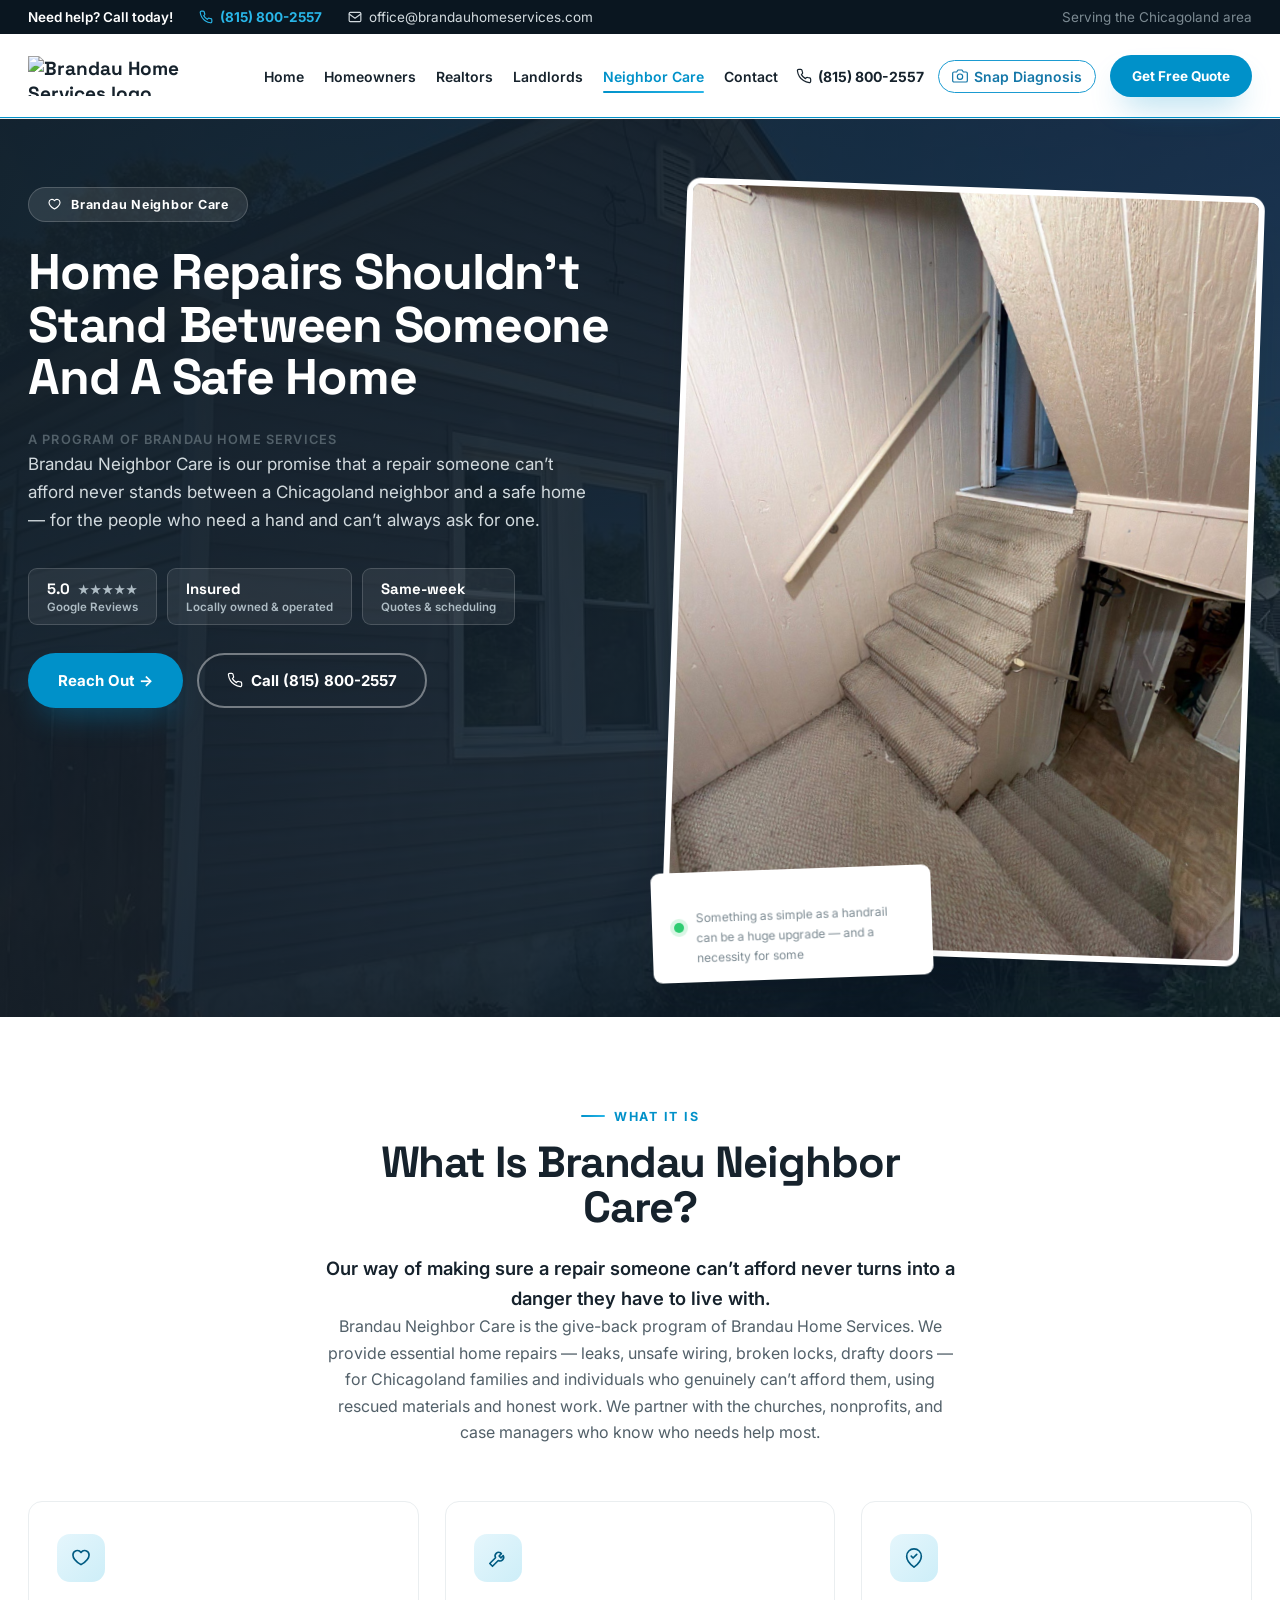
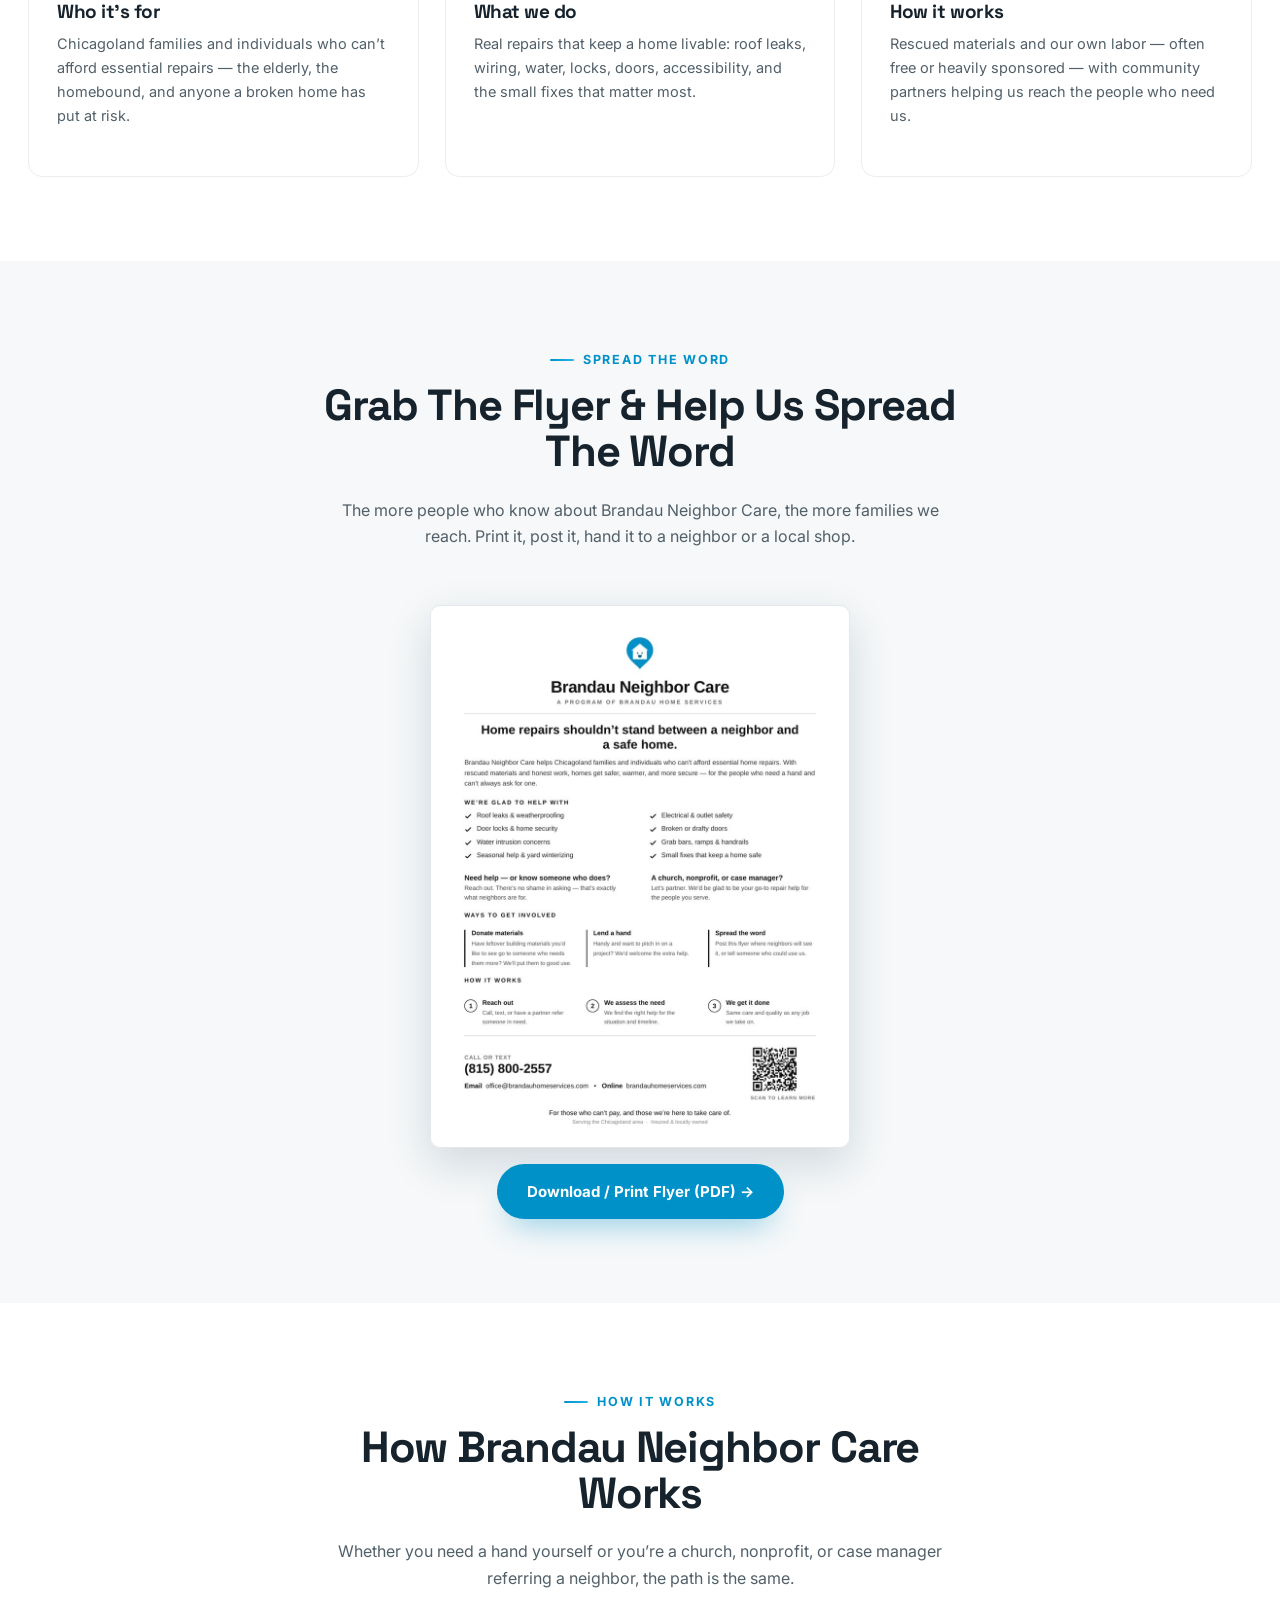
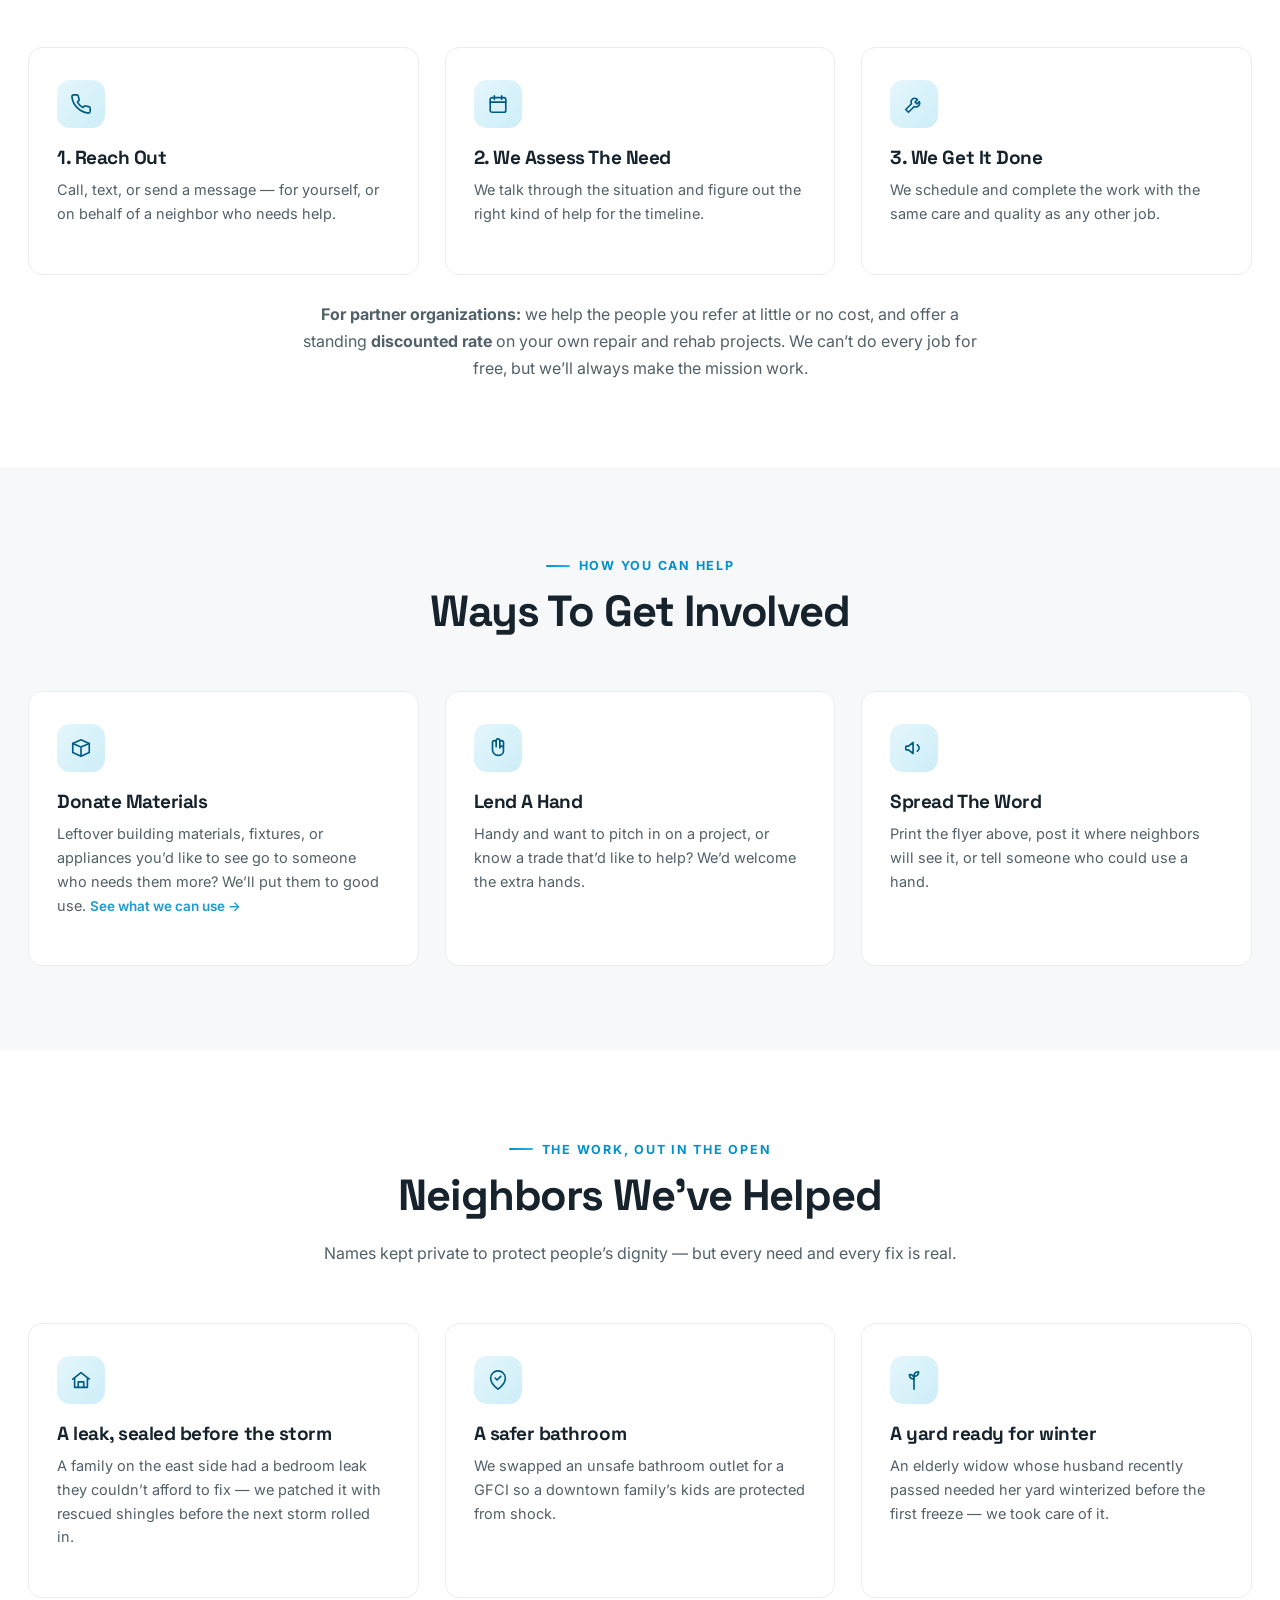
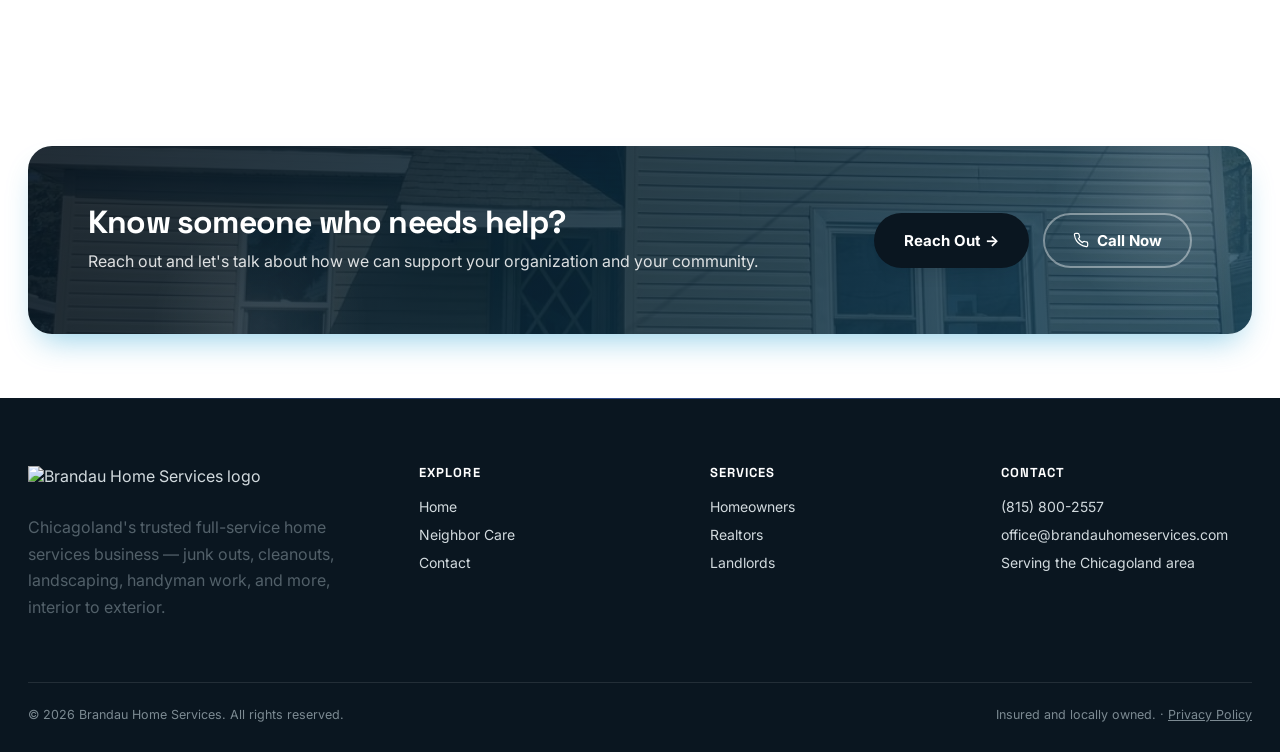
==== commit 88114af6: "Add analytics + cookie consent + privacy policy; trim address PII" ====
--- a/community.html
+++ b/community.html
@@ -23,6 +23,7 @@
 <link rel="preconnect" href="https://fonts.googleapis.com">
 <link href="https://fonts.googleapis.com/css2?family=Space+Grotesk:wght@500;700&family=Inter:wght@400;500;600;700&display=swap" rel="stylesheet">
 <link rel="stylesheet" href="styles.css">
+<script src="analytics.js"></script>
 <script type="application/ld+json">
 {
   "@context": "https://schema.org",
@@ -285,11 +286,17 @@
     </div>
     <div class="footer-bottom">
       <span>© 2026 Brandau Home Services. All rights reserved.</span>
-      <span>Insured and locally owned.</span>
+      <span>Insured and locally owned. &middot; <a href="privacy.html" style="color:inherit;text-decoration:underline;">Privacy Policy</a></span>
     </div>
   </div>
 </footer>
 
 <script src="script.js" defer></script>
+<div class="mobile-cta-bar" aria-label="Quick contact">
+  <a href="tel:8158002557" class="mcb mcb-call"><svg width="17" height="17" viewBox="0 0 24 24" fill="none" stroke="currentColor" stroke-width="2" stroke-linecap="round" stroke-linejoin="round"><path d="M22 16.92v3a2 2 0 0 1-2.18 2 19.79 19.79 0 0 1-8.63-3.07 19.5 19.5 0 0 1-6-6 19.79 19.79 0 0 1-3.07-8.67A2 2 0 0 1 4.11 2h3a2 2 0 0 1 2 1.72c.127.96.361 1.903.7 2.81a2 2 0 0 1-.45 2.11L8.09 9.91a16 16 0 0 0 6 6l1.27-1.27a2 2 0 0 1 2.11-.45c.907.339 1.85.573 2.81.7A2 2 0 0 1 22 16.92z"/></svg>Call</a>
+  <a href="sms:8158002557" class="mcb mcb-text"><svg width="17" height="17" viewBox="0 0 24 24" fill="none" stroke="currentColor" stroke-width="2" stroke-linecap="round" stroke-linejoin="round"><path d="M21 11.5a8.38 8.38 0 0 1-.9 3.8 8.5 8.5 0 0 1-7.6 4.7 8.38 8.38 0 0 1-3.8-.9L3 21l1.9-5.7a8.38 8.38 0 0 1-.9-3.8 8.5 8.5 0 0 1 4.7-7.6 8.38 8.38 0 0 1 3.8-.9h.5a8.48 8.48 0 0 1 8 8v.5z"/></svg>Text</a>
+  <a href="contact.html" class="mcb mcb-quote"><svg width="17" height="17" viewBox="0 0 24 24" fill="none" stroke="currentColor" stroke-width="2" stroke-linecap="round" stroke-linejoin="round"><path d="M14 2H6a2 2 0 0 0-2 2v16a2 2 0 0 0 2 2h12a2 2 0 0 0 2-2V8z"/><path d="M14 2v6h6M9 13h6M9 17h4"/></svg>Free Quote</a>
+</div>
+
 </body>
 </html>
--- a/styles.css
+++ b/styles.css
@@ -1698,3 +1698,49 @@
 .page-hero.band-dark .trust-badge--light span { color: #aebcc4; }
 .page-hero.band-dark .btn-outline { color: var(--white); border-color: rgba(255,255,255,0.4); }
 .page-hero.band-dark .btn-outline:hover { background: var(--white); color: var(--black); border-color: var(--white); }
+
+
+/* ===== Competitor-inspired additions (July 2026) ===== */
+
+/* Louder speed promise in the dark hero */
+.hero-speed { display: inline-flex; align-items: center; gap: 9px; margin: 2px 0 6px; padding: 9px 15px; border-radius: 999px; background: rgba(41,182,232,0.16); border: 1px solid rgba(41,182,232,0.42); color: #eaf7fd; font-size: 0.95rem; font-weight: 500; line-height: 1.35; }
+.hero-speed strong { color: #fff; font-family: 'Space Grotesk', sans-serif; font-weight: 700; }
+.hero-speed svg { flex: none; color: #7fd4f2; }
+
+/* How It Works — 3 dead-simple steps */
+.howit-steps { display: grid; grid-template-columns: 1fr auto 1fr auto 1fr; align-items: start; gap: 12px; max-width: 1000px; margin: 0 auto; }
+.howit-step { text-align: center; padding: 8px 14px; }
+.howit-num { width: 56px; height: 56px; margin: 0 auto 18px; border-radius: 50%; display: flex; align-items: center; justify-content: center; font-family: 'Space Grotesk', sans-serif; font-weight: 700; font-size: 1.5rem; color: #fff; background: linear-gradient(135deg, var(--blue), var(--blue-light)); box-shadow: var(--shadow-blue); }
+.howit-step h3 { margin: 0 0 8px; color: #0C3A52; }
+.howit-step p { color: var(--gray-600); margin: 0; font-size: 0.98rem; line-height: 1.6; }
+.howit-arrow { color: #bcd3de; align-self: center; padding-top: 18px; }
+.howit-arrow svg { display: block; }
+.howit-actions { display: flex; gap: 14px; justify-content: center; flex-wrap: wrap; margin-top: 40px; }
+@media (max-width: 760px) {
+  .howit-steps { grid-template-columns: 1fr; gap: 30px; }
+  .howit-arrow { transform: rotate(90deg); margin: -10px auto; padding: 0; }
+}
+
+/* "No ___, No ___, No ___" reassurance strip */
+.reassure-band { background: #0C3A52; color: #fff; padding: 20px 0; }
+.reassure-band .container { display: flex; flex-wrap: wrap; justify-content: center; align-items: center; gap: 14px 44px; }
+.reassure-item { display: inline-flex; align-items: center; gap: 10px; font-family: 'Space Grotesk', sans-serif; font-weight: 700; font-size: 1.08rem; letter-spacing: 0.2px; }
+.reassure-item svg { flex: none; color: #4fc3ef; }
+@media (max-width: 560px) { .reassure-band .container { flex-direction: column; gap: 13px; } .reassure-item { font-size: 1rem; } }
+
+/* Mobile-only sticky Call / Text / Quote bar */
+.mobile-cta-bar { display: none; }
+@media (max-width: 760px) {
+  .mobile-cta-bar {
+    display: flex; position: fixed; left: 0; right: 0; bottom: 0; z-index: 1200;
+    background: #fff; border-top: 1px solid #e4ebef;
+    box-shadow: 0 -6px 22px -10px rgba(10,22,32,0.28);
+    padding: 8px 8px calc(8px + env(safe-area-inset-bottom, 0px)); gap: 8px;
+  }
+  .mobile-cta-bar .mcb { flex: 1; display: flex; align-items: center; justify-content: center; gap: 6px; font-family: 'Space Grotesk', sans-serif; font-weight: 700; font-size: 14px; padding: 12px 6px; border-radius: 11px; text-decoration: none; white-space: nowrap; }
+  .mobile-cta-bar .mcb svg { flex: none; }
+  .mcb-call { background: var(--blue); color: #fff; }
+  .mcb-text { background: #eef8fd; color: #0f5f86; border: 1.5px solid #bfe6f5; }
+  .mcb-quote { background: #0C3A52; color: #fff; }
+  body { padding-bottom: 74px; }
+}
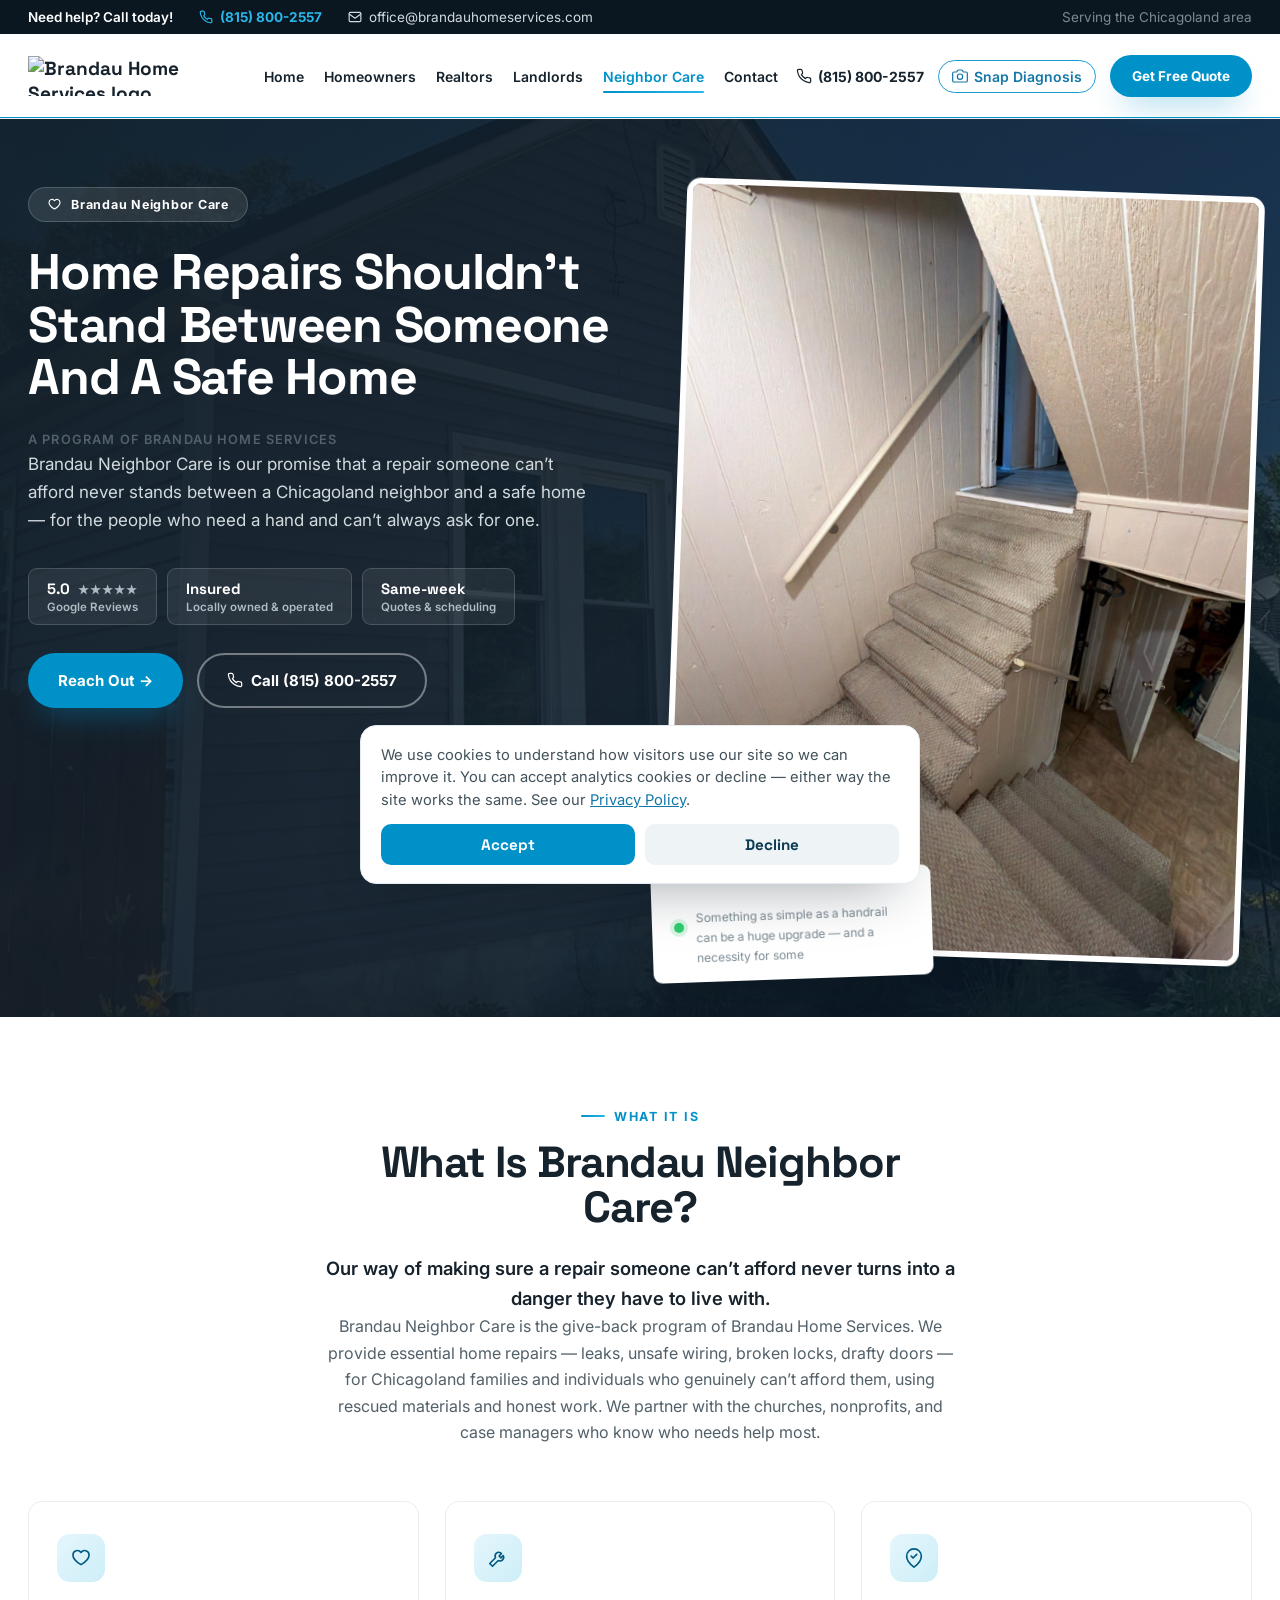
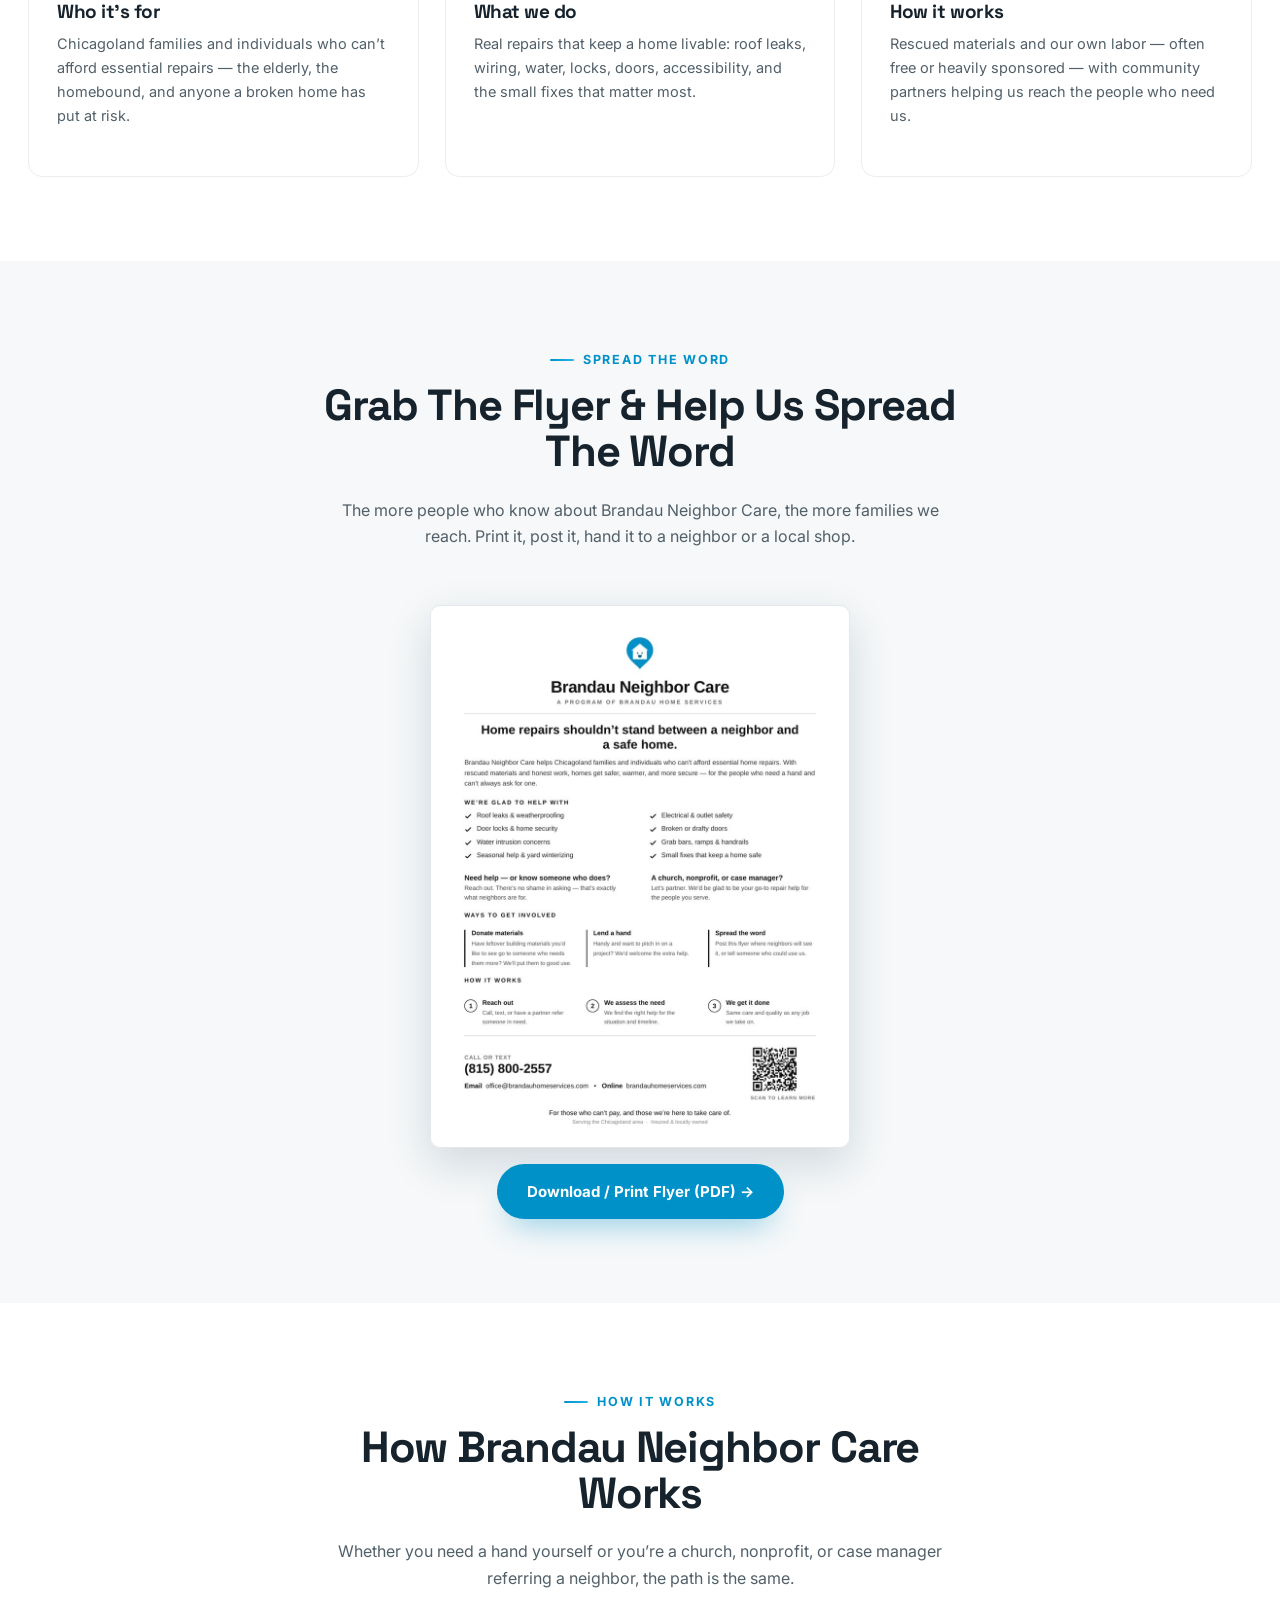
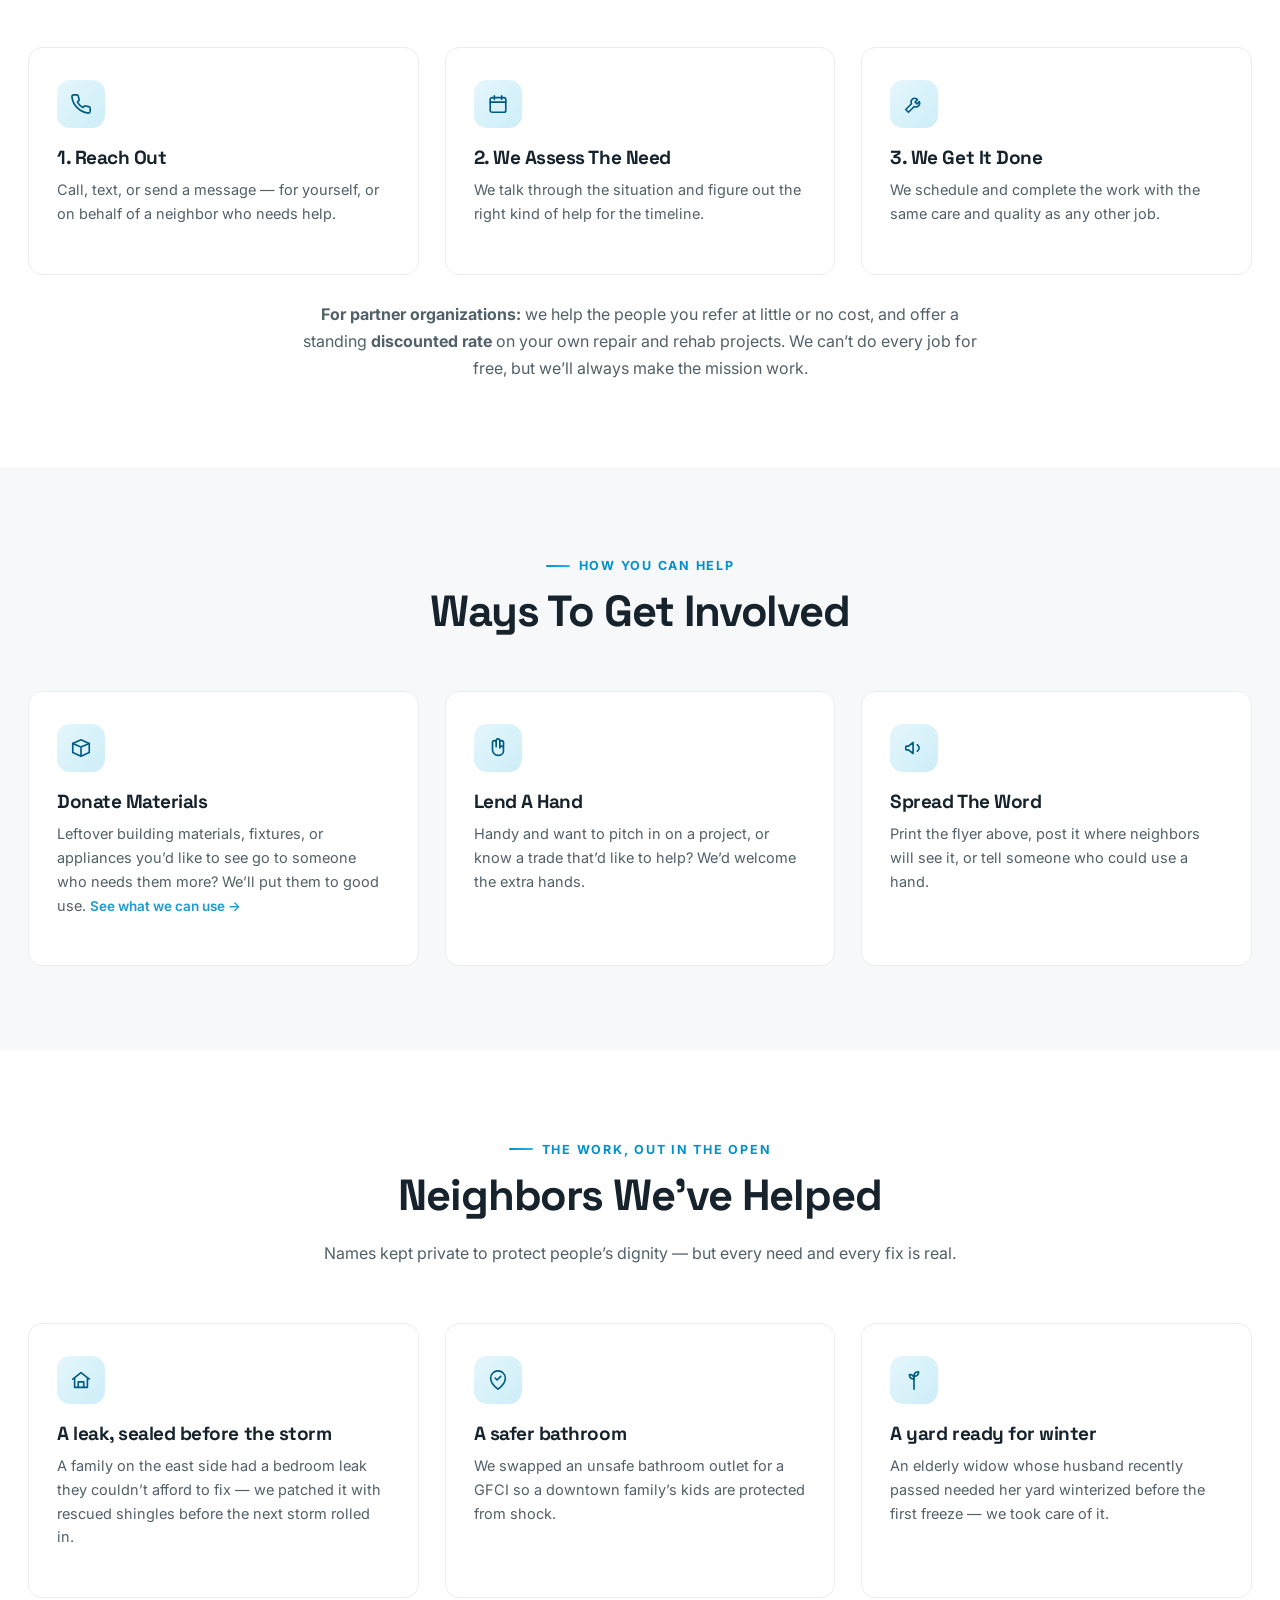
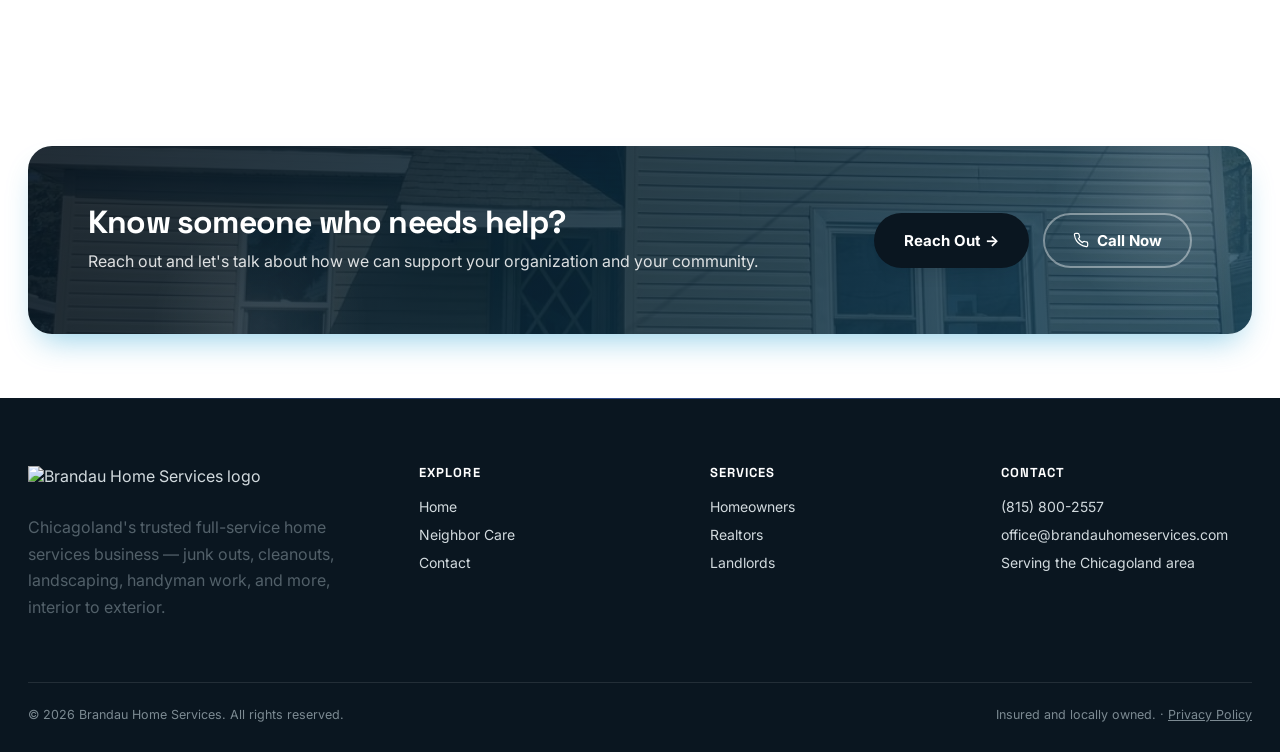
==== commit 34b696df: "Set branded share image site-wide" ====
--- a/community.html
+++ b/community.html
@@ -14,12 +14,15 @@
 <meta property="og:site_name" content="Brandau Home Services">
 <meta property="og:title" content="Brandau Neighbor Care | Brandau Home Services">
 <meta property="og:description" content="Brandau Home Services wants to partner with Chicagoland community organizations, nonprofits, and churches to provide home repair help for families and individuals in need.">
-<meta property="og:image" content="https://brandauhomeservices.com/images/handrail-safety.jpg">
+<meta property="og:image" content="https://brandauhomeservices.com/images/og-image.jpg">
+<meta property="og:image:width" content="1200">
+<meta property="og:image:height" content="630">
+<meta property="og:image:alt" content="Brandau Home Services — Chicagoland's Go-To Home Service Company">
 <meta property="og:url" content="https://brandauhomeservices.com/community.html">
 <meta name="twitter:card" content="summary_large_image">
 <meta name="twitter:title" content="Brandau Neighbor Care | Brandau Home Services">
 <meta name="twitter:description" content="Brandau Home Services wants to partner with Chicagoland community organizations, nonprofits, and churches to provide home repair help for families and individuals in need.">
-<meta name="twitter:image" content="https://brandauhomeservices.com/images/handrail-safety.jpg">
+<meta name="twitter:image" content="https://brandauhomeservices.com/images/og-image.jpg">
 <link rel="preconnect" href="https://fonts.googleapis.com">
 <link href="https://fonts.googleapis.com/css2?family=Space+Grotesk:wght@500;700&family=Inter:wght@400;500;600;700&display=swap" rel="stylesheet">
 <link rel="stylesheet" href="styles.css">
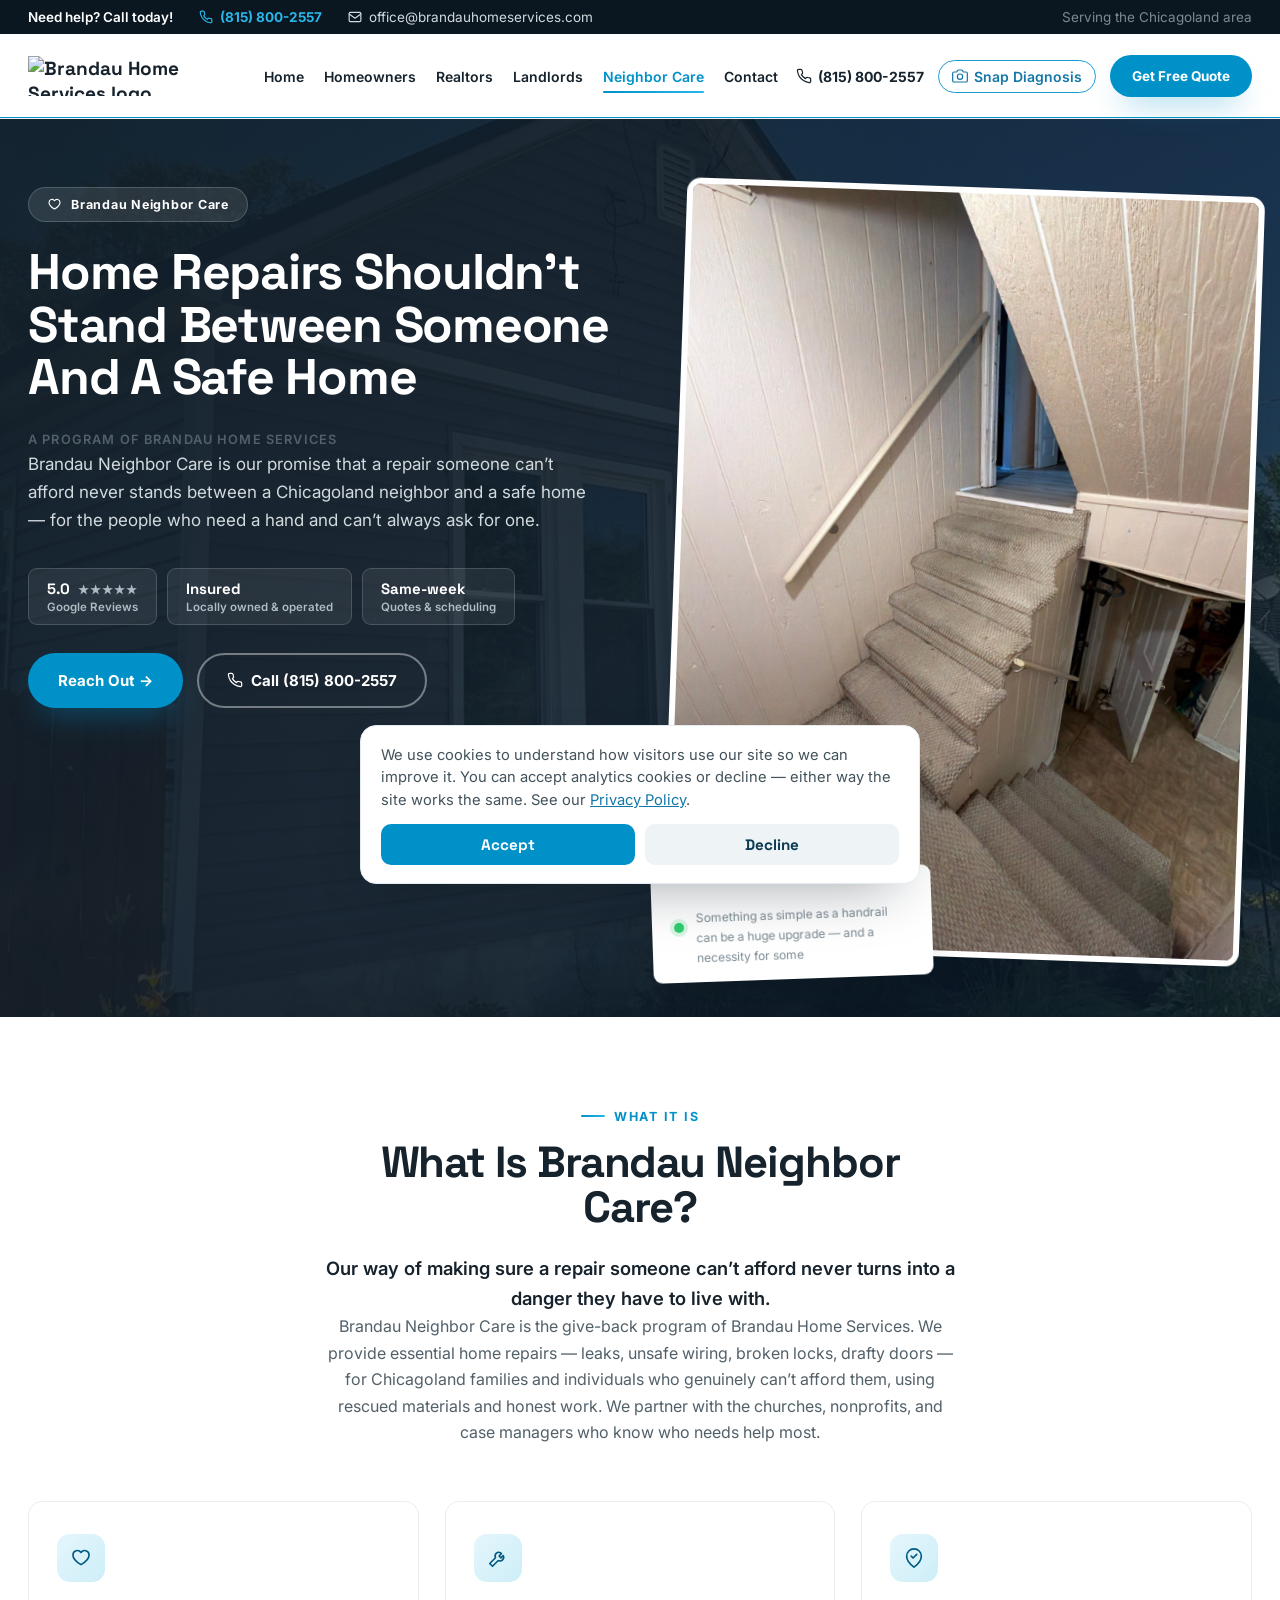
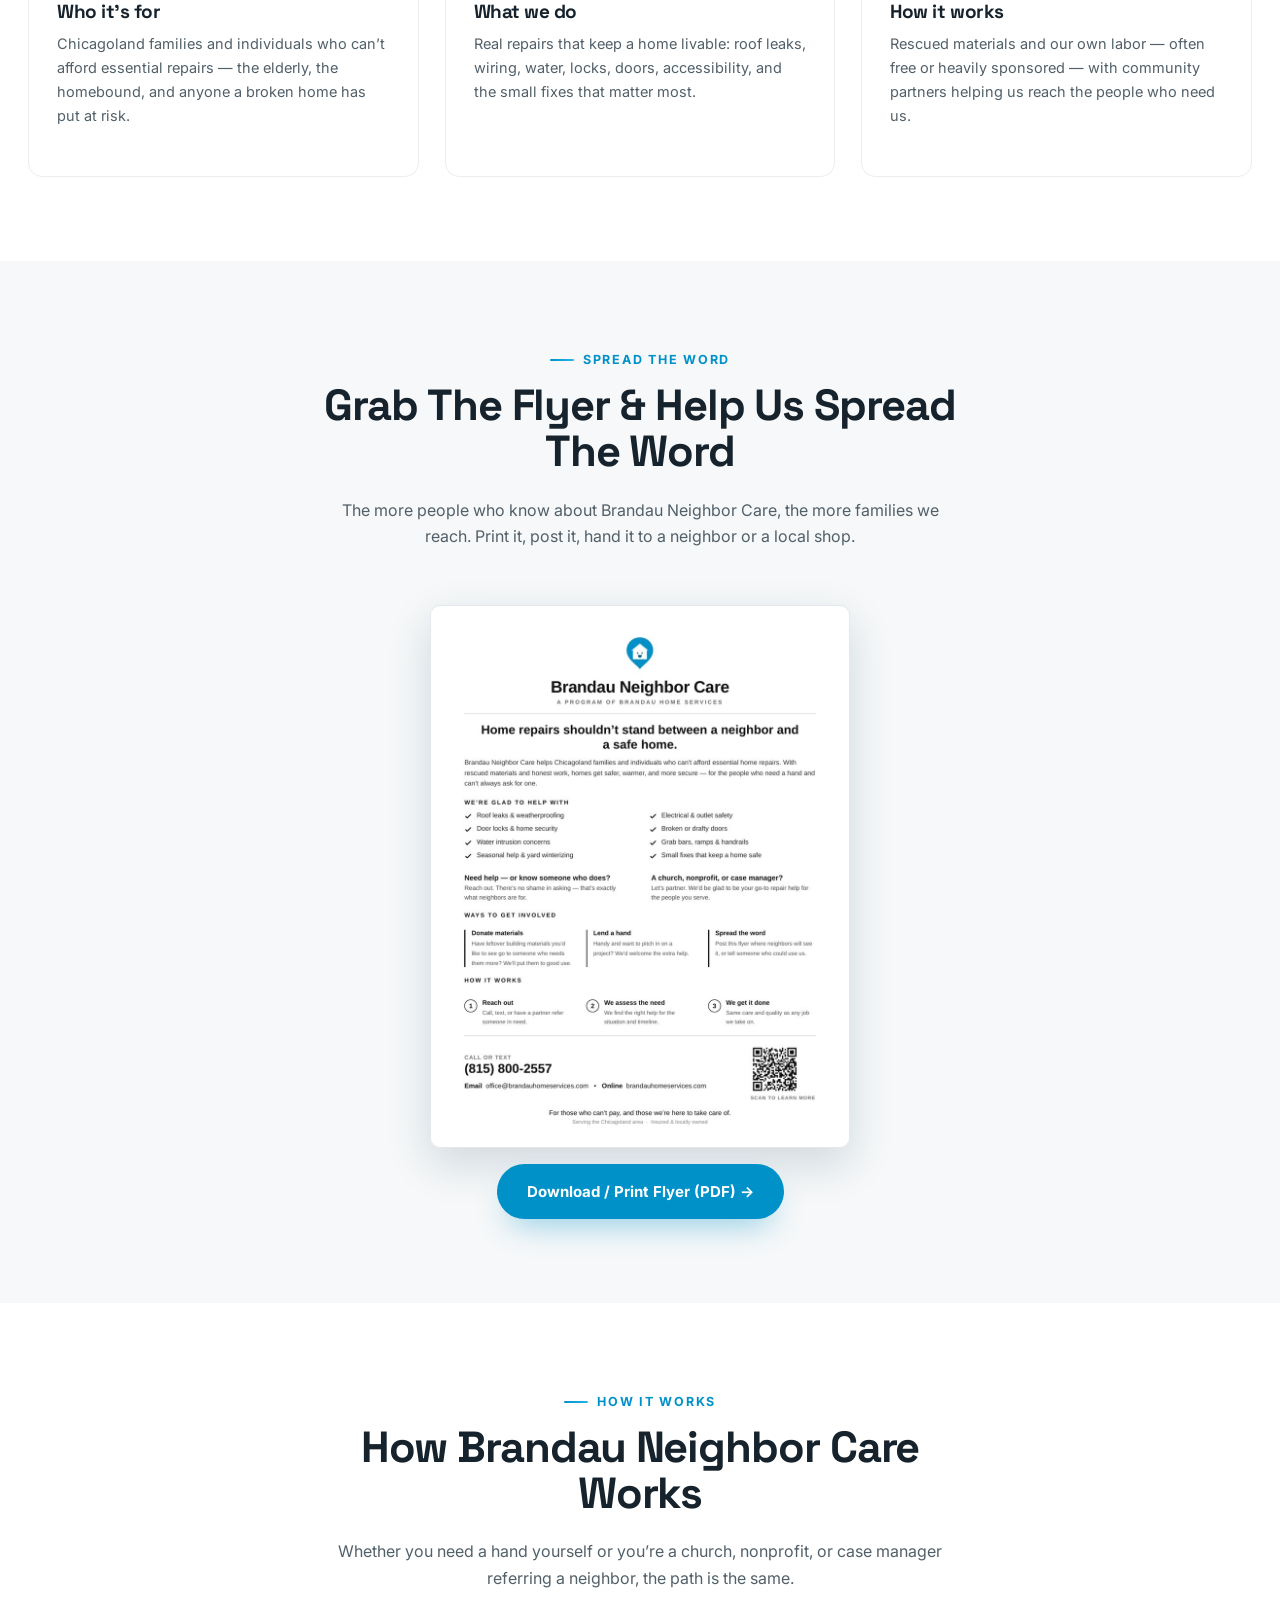
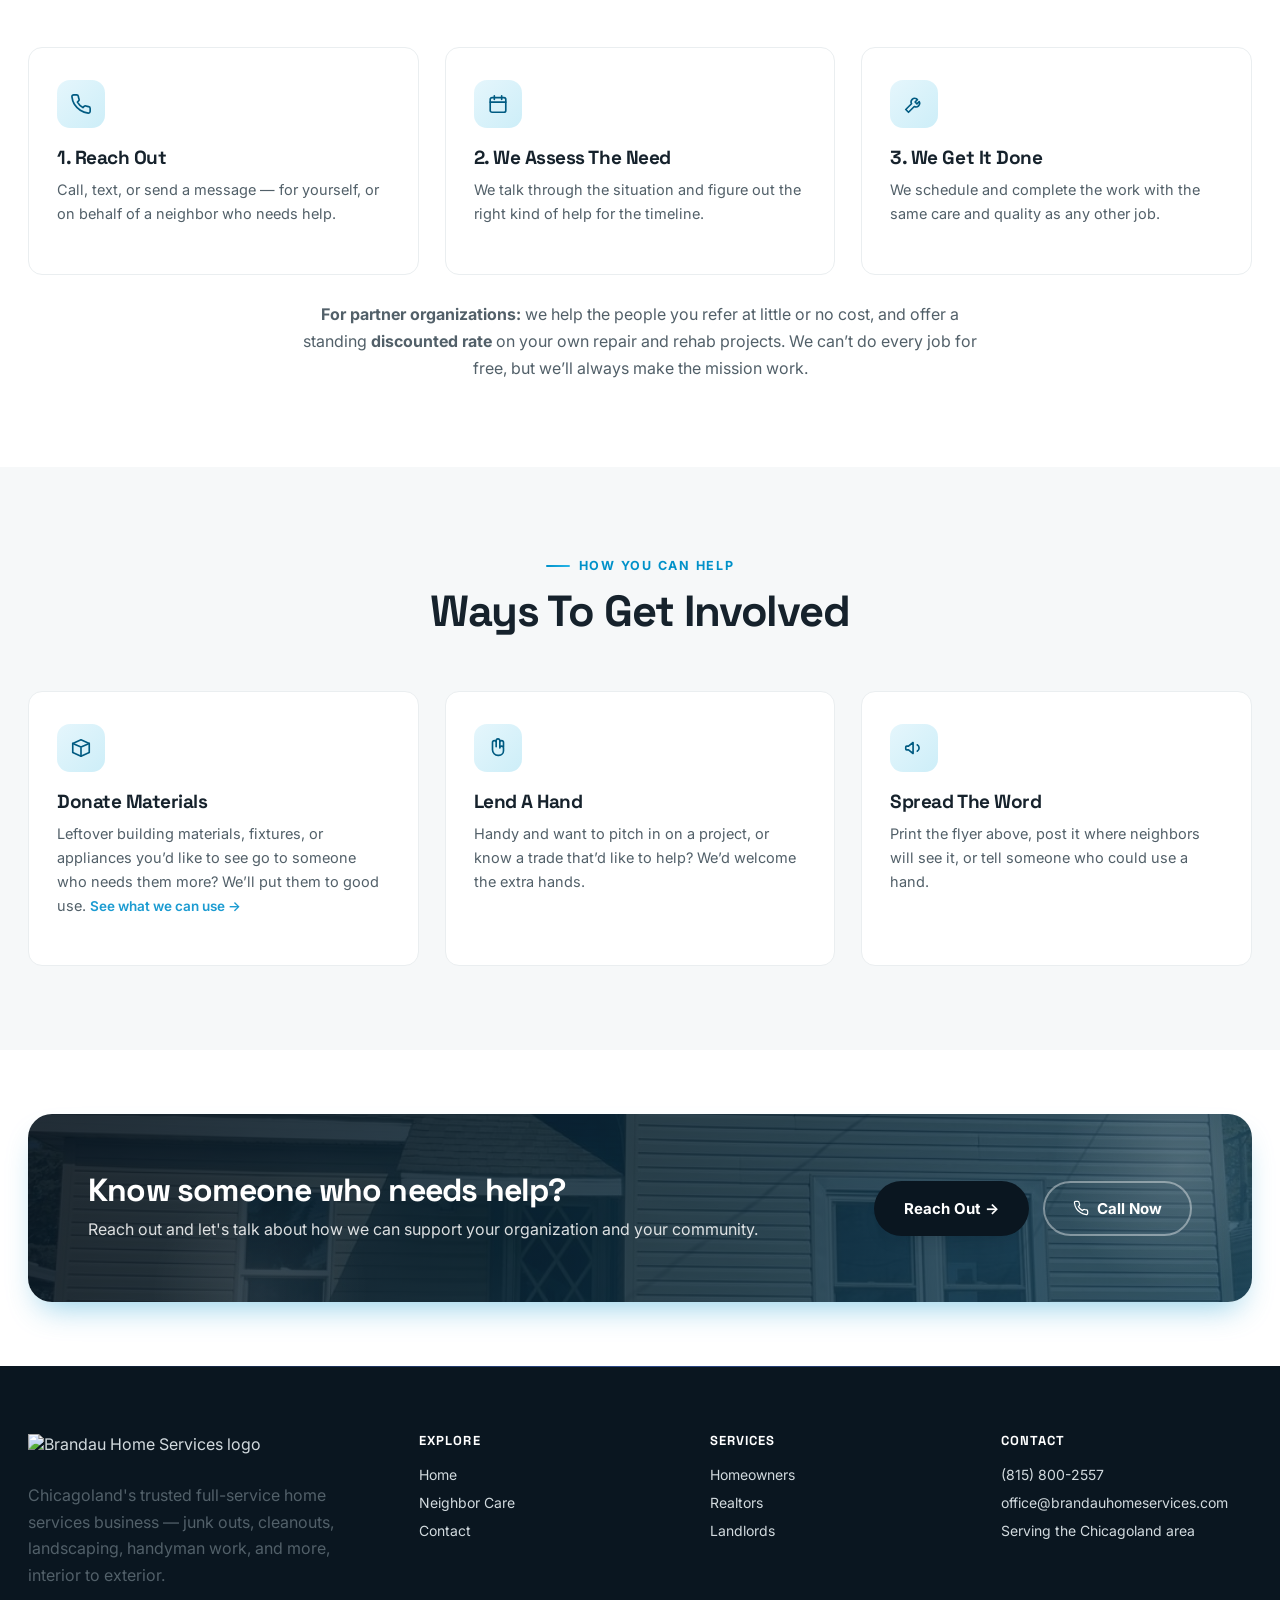
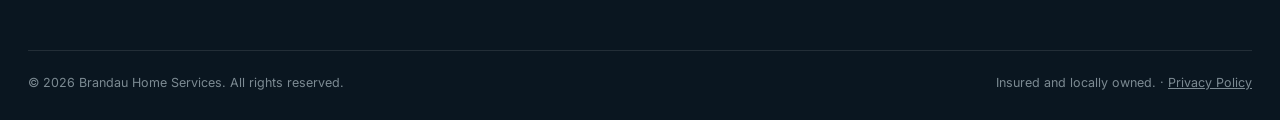
==== commit ef1f45f7: "Remove "Neighbors We've Helped" impact-stories section" ====
--- a/community.html
+++ b/community.html
@@ -209,35 +209,6 @@
   </div>
 </section>
 
-<section class="section">
-  <div class="container">
-    <div class="section-head center">
-      <div class="eyebrow" style="justify-content:center;">The Work, Out In The Open</div>
-      <h2>Neighbors We&rsquo;ve Helped</h2>
-      <p>Names kept private to protect people&rsquo;s dignity &mdash; but every need and every fix is real.</p>
-    </div>
-    <!-- BRANDAU NEIGHBOR CARE - IMPACT STORIES: add one card per neighbor helped, using the "Public Story" text from the tracker (rows where "OK to Share?" = Yes). Keep names out. -->
-    <div class="grid grid-3">
-      <div class="card">
-        <div class="icon-box"><svg width="22" height="22" viewBox="0 0 24 24" fill="none" stroke="currentColor" stroke-width="1.8" stroke-linecap="round" stroke-linejoin="round" style="flex:none"><path d="M3 11l9-7 9 7"/><path d="M5 10v10h14V10"/><path d="M9 20v-6h6v6"/></svg></div>
-        <h3>A leak, sealed before the storm</h3>
-        <p>A family on the east side had a bedroom leak they couldn&rsquo;t afford to fix &mdash; we patched it with rescued shingles before the next storm rolled in.</p>
-      </div>
-      <div class="card">
-        <div class="icon-box"><svg width="22" height="22" viewBox="0 0 24 24" fill="none" stroke="currentColor" stroke-width="1.8" stroke-linecap="round" stroke-linejoin="round" style="flex:none"><path d="M20 10c0 6-8 12-8 12s-8-6-8-12a8 8 0 0 1 16 0z"/><path d="m9 10 2 2 4-4"/></svg></div>
-        <h3>A safer bathroom</h3>
-        <p>We swapped an unsafe bathroom outlet for a GFCI so a downtown family&rsquo;s kids are protected from shock.</p>
-      </div>
-      <div class="card">
-        <div class="icon-box"><svg width="22" height="22" viewBox="0 0 24 24" fill="none" stroke="currentColor" stroke-width="1.8" stroke-linecap="round" stroke-linejoin="round" style="flex:none"><path d="M12 22V8"/><path d="M12 8c0-3 2-5 5-5 0 3-2 5-5 5z"/><path d="M12 11C12 8 10 6 7 6c0 3 2 5 5 5z"/></svg></div>
-        <h3>A yard ready for winter</h3>
-        <p>An elderly widow whose husband recently passed needed her yard winterized before the first freeze &mdash; we took care of it.</p>
-      </div>
-    </div>
-  </div>
-</section>
-
-
 <section class="section--tight">
   <div class="container">
     <div class="cta-band cta-band--photo">
--- a/styles.css
+++ b/styles.css
@@ -1744,3 +1744,82 @@
   .mcb-quote { background: #0C3A52; color: #fff; }
   body { padding-bottom: 74px; }
 }
+
+/* ---- Our Story — premium dark box (photo removed) ---- */
+.ourstory {
+  position: relative;
+  background: linear-gradient(135deg, #0d2735 0%, #123449 52%, #0b2130 100%);
+  border: 1px solid rgba(255,255,255,0.09);
+  border-radius: 26px;
+  padding: 66px 70px;
+  box-shadow: 0 34px 80px -34px rgba(9,25,37,0.55);
+  overflow: hidden;
+}
+.ourstory::before {
+  content: "";
+  position: absolute;
+  left: 0; top: 0;
+  width: 6px; height: 100%;
+  background: linear-gradient(180deg, var(--blue), var(--blue-light));
+}
+.ourstory-mark {
+  position: absolute;
+  right: -34px; bottom: -46px;
+  width: 320px; height: auto;
+  opacity: 0.07;
+  filter: brightness(0) invert(1);
+  z-index: 0;
+  pointer-events: none;
+}
+.ourstory-inner { position: relative; z-index: 1; max-width: 940px; }
+.ourstory .eyebrow { color: var(--blue-light); }
+.ourstory-title { color: var(--white); margin-top: 8px; }
+.ourstory p { color: #cad8e1; font-size: 1.08rem; line-height: 1.78; margin-top: 18px; }
+.ourstory-close {
+  color: var(--white) !important;
+  font-family: 'Space Grotesk', sans-serif;
+  font-weight: 600;
+  font-size: 1.24rem !important;
+  line-height: 1.5 !important;
+  margin-top: 28px !important;
+  padding-top: 24px;
+  border-top: 1px solid rgba(255,255,255,0.12);
+}
+@media (max-width: 760px) {
+  .ourstory { padding: 40px 26px; border-radius: 20px; }
+  .ourstory-mark { width: 210px; right: -24px; bottom: -30px; }
+  .ourstory-close { font-size: 1.1rem !important; }
+}
+.ourstory .hc { color: var(--blue-light); font-weight: 600; }
+
+/* ---- Core Values — crisp, flat, solid color ---- */
+.values-section { background: var(--gray-50); }
+.values-section .section-head h2 { color: var(--ink); }
+.values-section .kw { color: var(--blue); }
+.values-grid { display: grid; grid-template-columns: repeat(3, 1fr); gap: 24px; margin-top: 44px; }
+.value-card {
+  position: relative;
+  background: #fff;
+  border: 1px solid #e2eaef;
+  border-top: 3px solid var(--blue);
+  border-radius: 14px;
+  padding: 36px 30px 32px;
+  transition: transform .18s ease, border-color .18s ease;
+}
+.value-card:hover { transform: translateY(-4px); border-color: var(--blue); border-top-color: var(--blue); }
+.value-num {
+  position: absolute; top: 26px; right: 28px;
+  font-family: 'Space Grotesk', sans-serif; font-weight: 700; font-size: 32px; line-height: 1;
+  color: #cddfea;
+}
+.value-icon {
+  width: 56px; height: 56px; border-radius: 12px;
+  display: flex; align-items: center; justify-content: center;
+  background: var(--blue);
+  color: #fff;
+  margin-bottom: 22px;
+}
+.value-icon svg { width: 26px; height: 26px; }
+.value-card h3 { color: var(--ink); font-size: 1.3rem; margin-bottom: 10px; }
+.value-card p { color: var(--gray-600); font-size: 1rem; line-height: 1.62; margin: 0; }
+@media (max-width: 860px) { .values-grid { grid-template-columns: 1fr; gap: 16px; } }
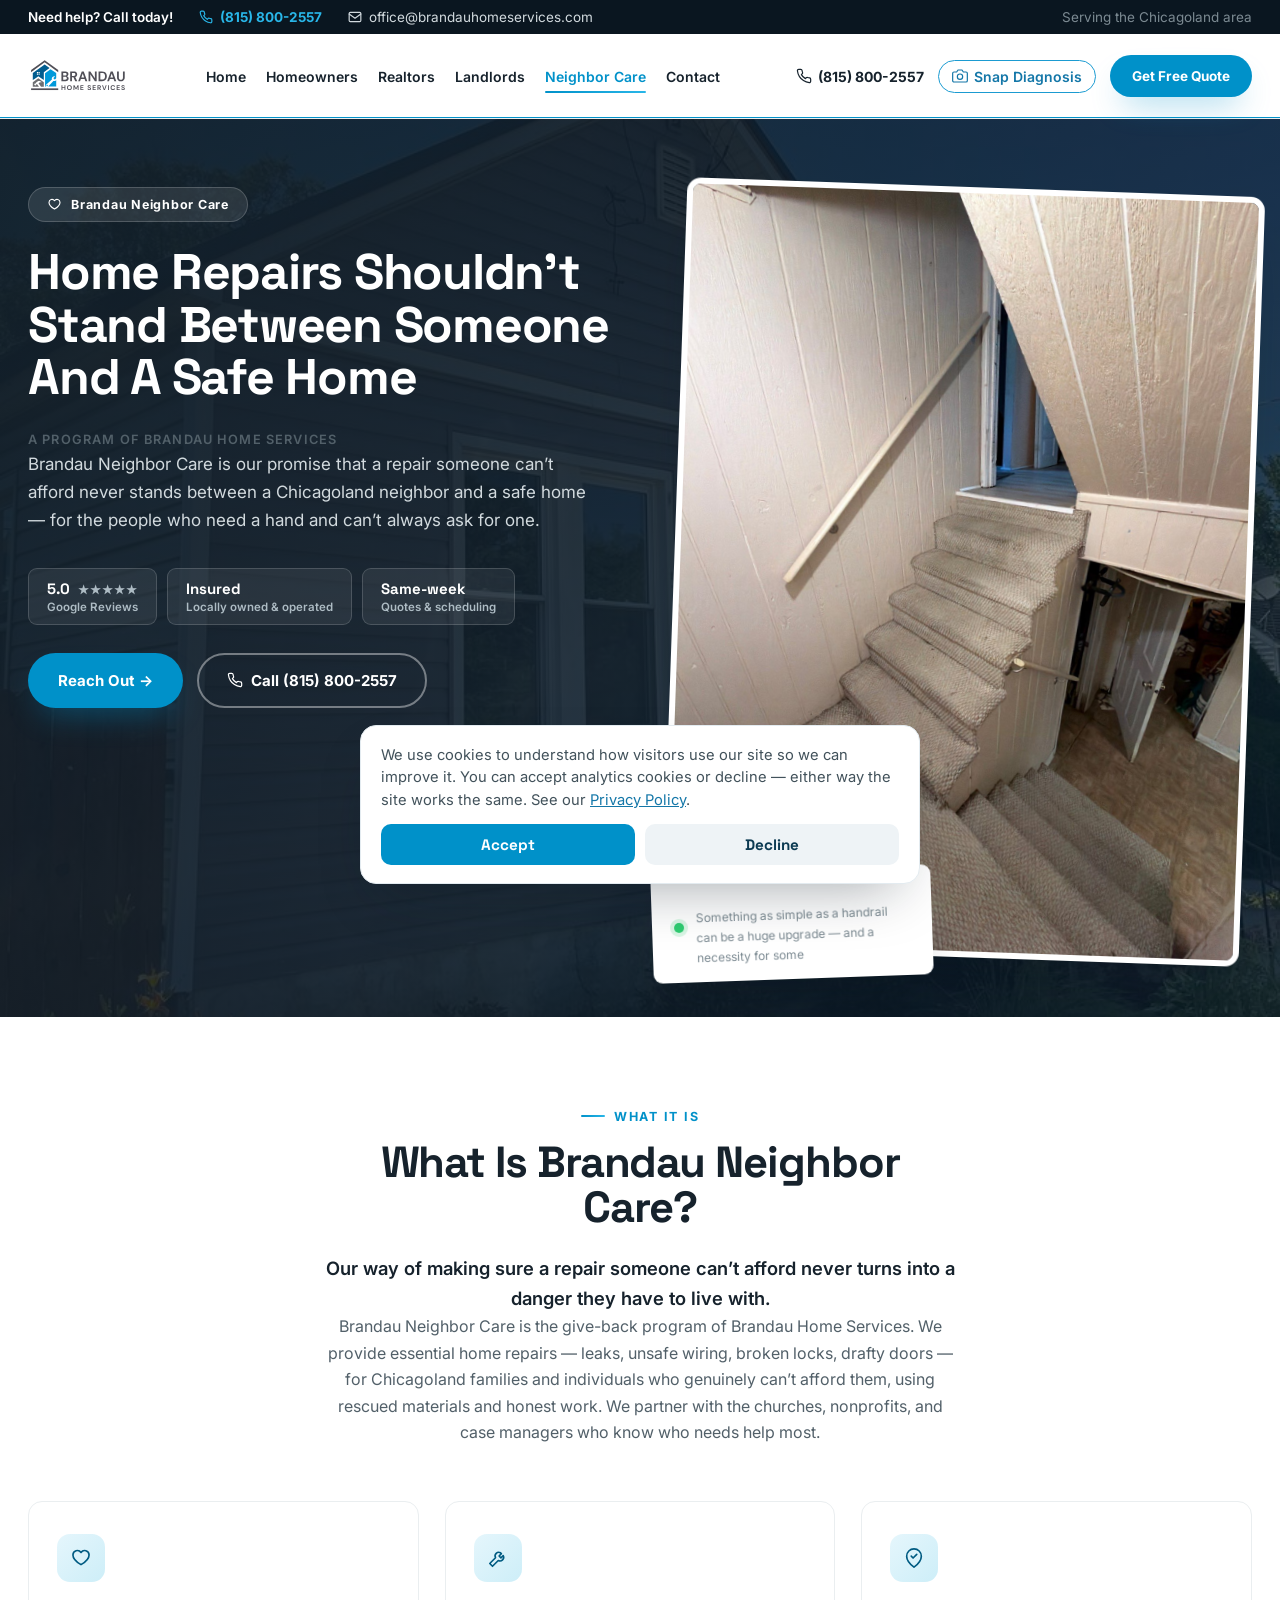
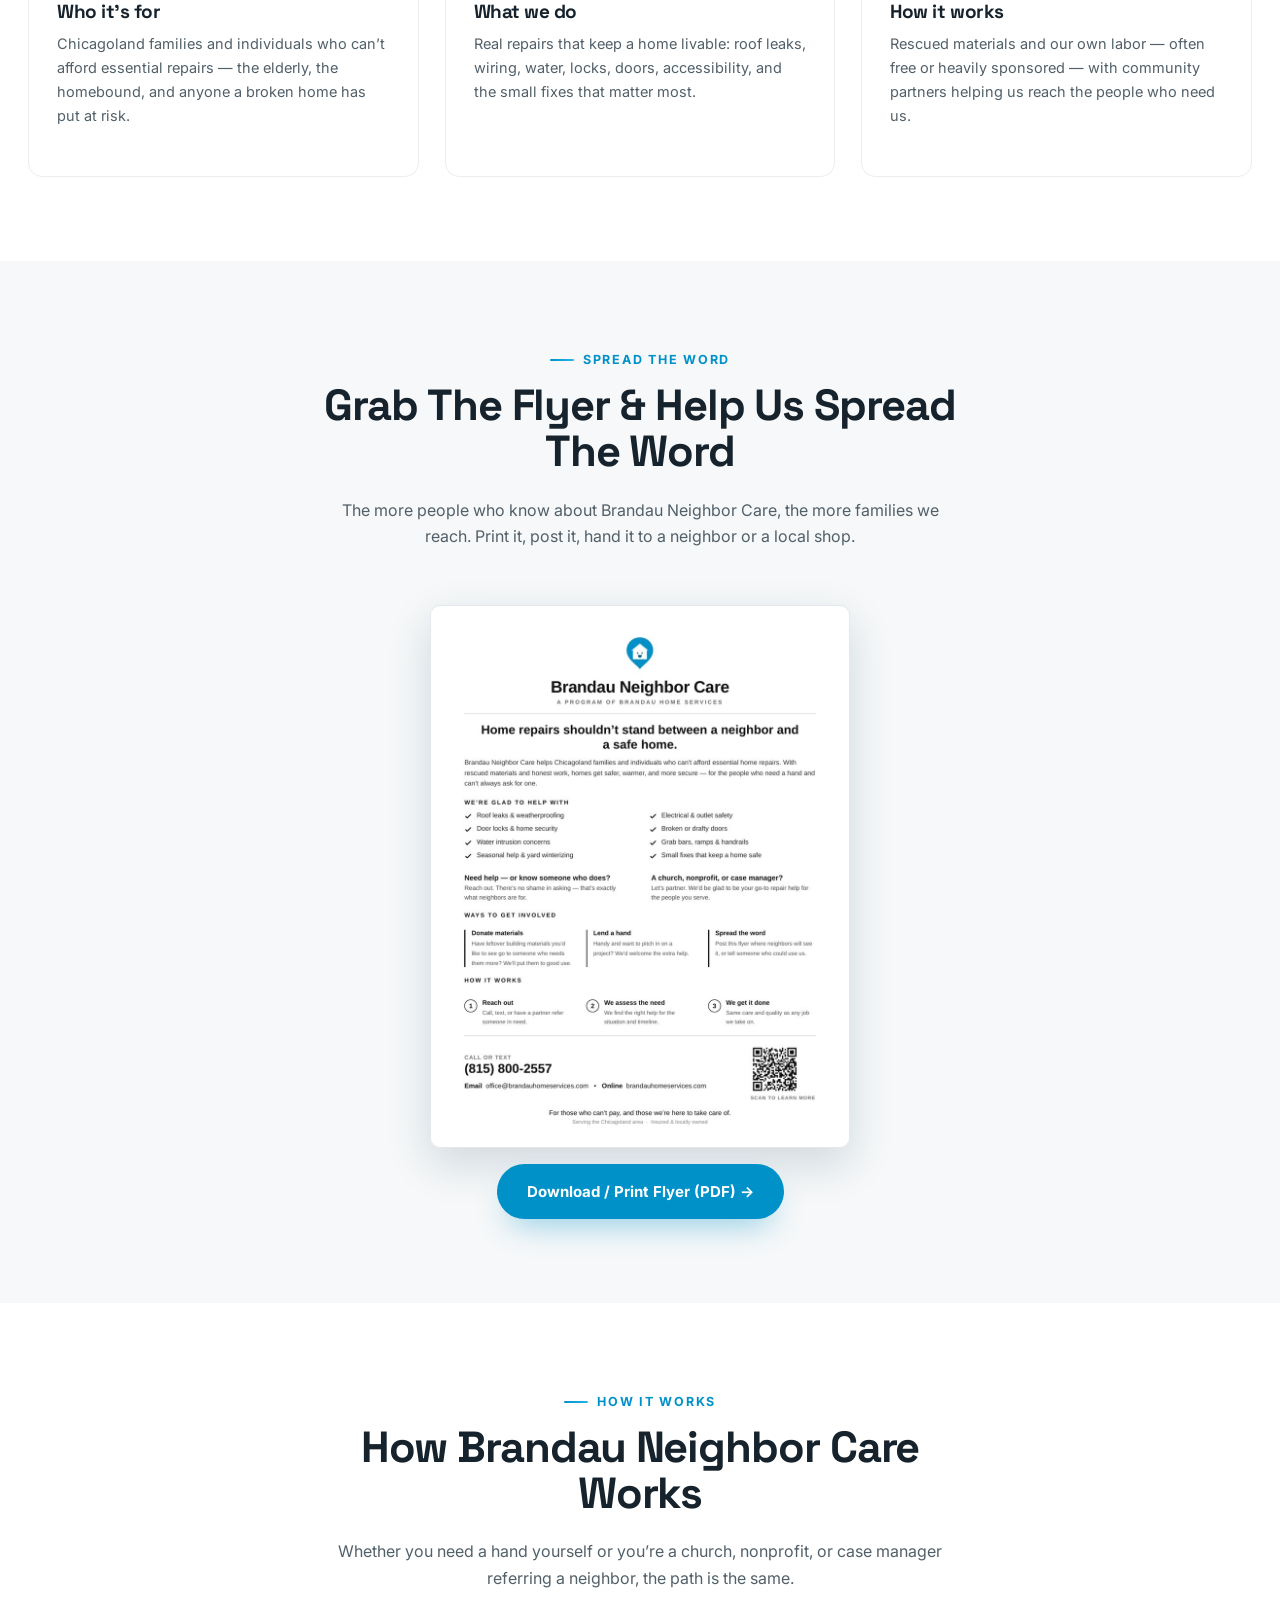
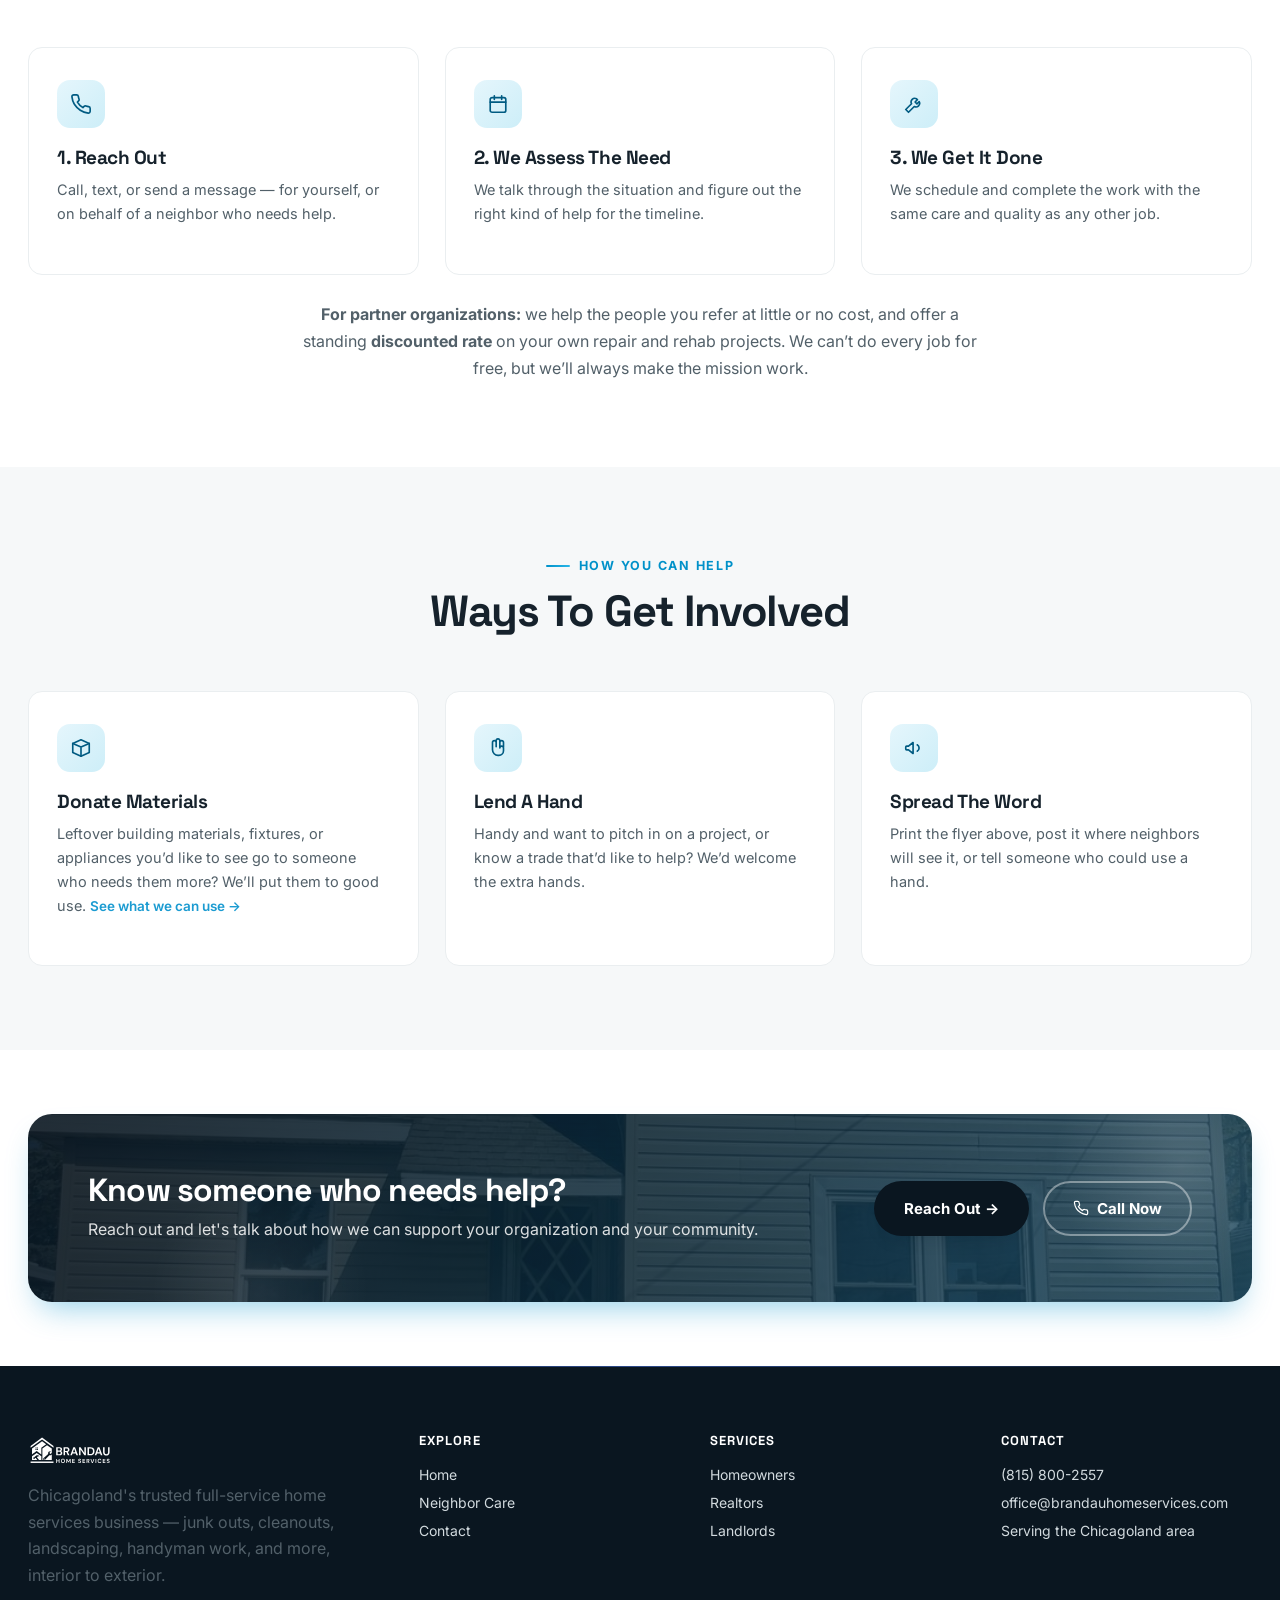
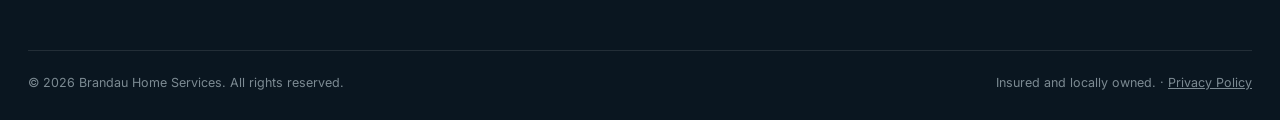
==== commit 2bf53d24: "Audit fixes: self-host logo, accurate Snap wording, schema, SEO titles/meta, sitemap" ====
--- a/community.html
+++ b/community.html
@@ -4,7 +4,7 @@
 <meta charset="UTF-8">
 <meta name="viewport" content="width=device-width, initial-scale=1.0">
 <title>Brandau Neighbor Care | Home Repair Help for Neighbors in Need</title>
-<meta name="description" content="Brandau Home Services wants to partner with Chicagoland community organizations, nonprofits, and churches to provide home repair help for families and individuals in need.">
+<meta name="description" content="Brandau Neighbor Care provides free and low-cost home repairs for Chicagoland families in need — partnering with local churches, nonprofits, and case managers.">
 <link rel="icon" href="images/favicon.ico" sizes="any">
 <link rel="icon" href="images/favicon.svg" type="image/svg+xml">
 <link rel="apple-touch-icon" href="images/apple-touch-icon.png">
@@ -13,7 +13,7 @@
 <meta property="og:type" content="website">
 <meta property="og:site_name" content="Brandau Home Services">
 <meta property="og:title" content="Brandau Neighbor Care | Brandau Home Services">
-<meta property="og:description" content="Brandau Home Services wants to partner with Chicagoland community organizations, nonprofits, and churches to provide home repair help for families and individuals in need.">
+<meta property="og:description" content="Brandau Neighbor Care provides free and low-cost home repairs for Chicagoland families in need — partnering with local churches, nonprofits, and case managers.">
 <meta property="og:image" content="https://brandauhomeservices.com/images/og-image.jpg">
 <meta property="og:image:width" content="1200">
 <meta property="og:image:height" content="630">
@@ -21,7 +21,7 @@
 <meta property="og:url" content="https://brandauhomeservices.com/community.html">
 <meta name="twitter:card" content="summary_large_image">
 <meta name="twitter:title" content="Brandau Neighbor Care | Brandau Home Services">
-<meta name="twitter:description" content="Brandau Home Services wants to partner with Chicagoland community organizations, nonprofits, and churches to provide home repair help for families and individuals in need.">
+<meta name="twitter:description" content="Brandau Neighbor Care provides free and low-cost home repairs for Chicagoland families in need — partnering with local churches, nonprofits, and case managers.">
 <meta name="twitter:image" content="https://brandauhomeservices.com/images/og-image.jpg">
 <link rel="preconnect" href="https://fonts.googleapis.com">
 <link href="https://fonts.googleapis.com/css2?family=Space+Grotesk:wght@500;700&family=Inter:wght@400;500;600;700&display=swap" rel="stylesheet">
@@ -42,10 +42,14 @@
   },
   "address": {
     "@type": "PostalAddress",
+      "addressLocality": "Channahon",
     "addressRegion": "IL",
+      "postalCode": "60410",
     "addressCountry": "US"
   },
-  "priceRange": "$$"
+  "sameAs": ["https://g.page/r/CXRDToaMkE_PEAE"],
+    "logo": "https://brandauhomeservices.com/images/logo.svg",
+    "priceRange": "$$"
 }
 </script>
 </head>
@@ -62,7 +66,7 @@
 <header class="site-header">
   <div class="container">
     <a href="index.html" class="brand">
-      <img src="https://images.squarespace-cdn.com/content/v1/68ae61301c68f653941afa50/17b04d4c-f9a6-4a3e-90db-281ad67f8ed3/BrandauHS_logo-02.jpg?format=1500w" alt="Brandau Home Services logo">
+      <img src="images/logo.svg" alt="Brandau Home Services logo">
     </a>
     <nav class="nav">
       <a href="index.html">Home</a>
@@ -229,7 +233,7 @@
     <div class="footer-grid">
       <div>
         <div class="footer-brand">
-          <img src="https://images.squarespace-cdn.com/content/v1/68ae61301c68f653941afa50/17b04d4c-f9a6-4a3e-90db-281ad67f8ed3/BrandauHS_logo-02.jpg?format=1500w" alt="Brandau Home Services logo">
+          <img src="images/logo-white.svg" alt="Brandau Home Services logo">
         </div>
         <p>Chicagoland's trusted full-service home services business — junk outs, cleanouts, landscaping, handyman work, and more, interior to exterior.</p>
       </div>
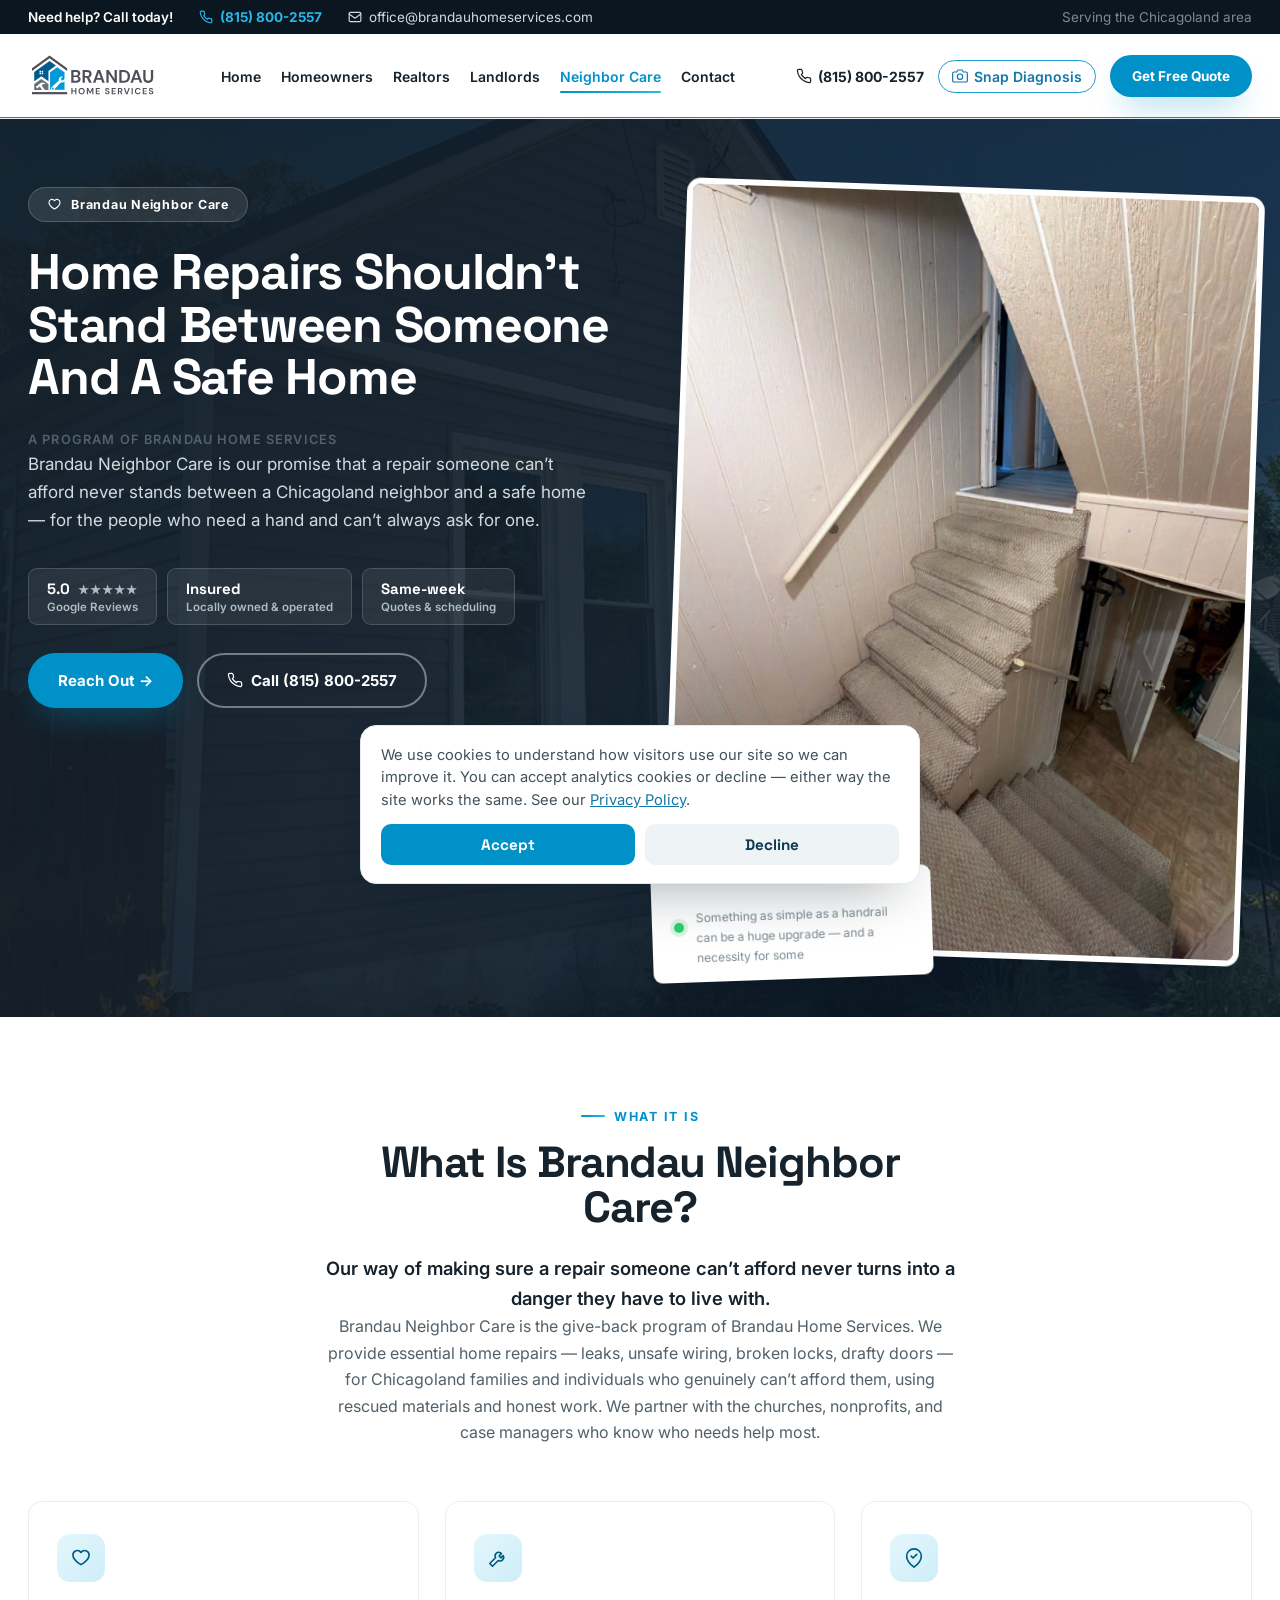
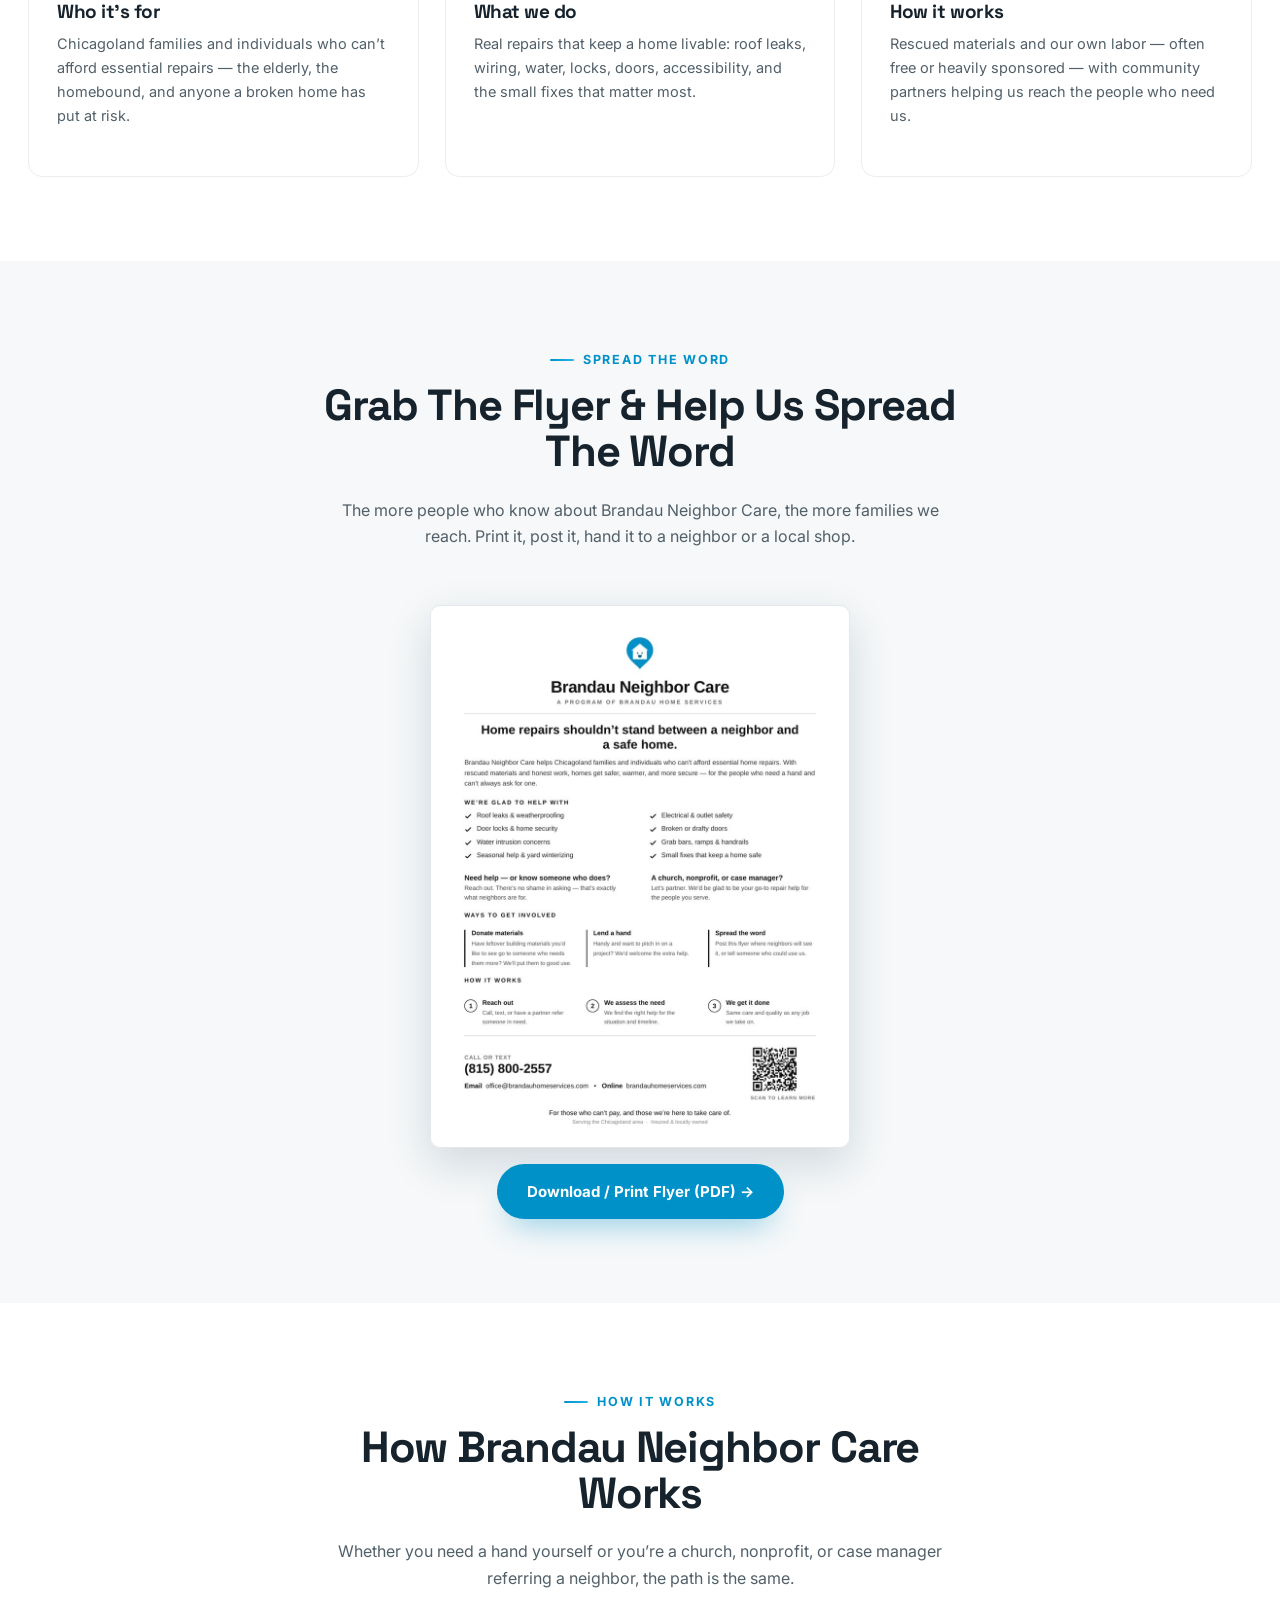
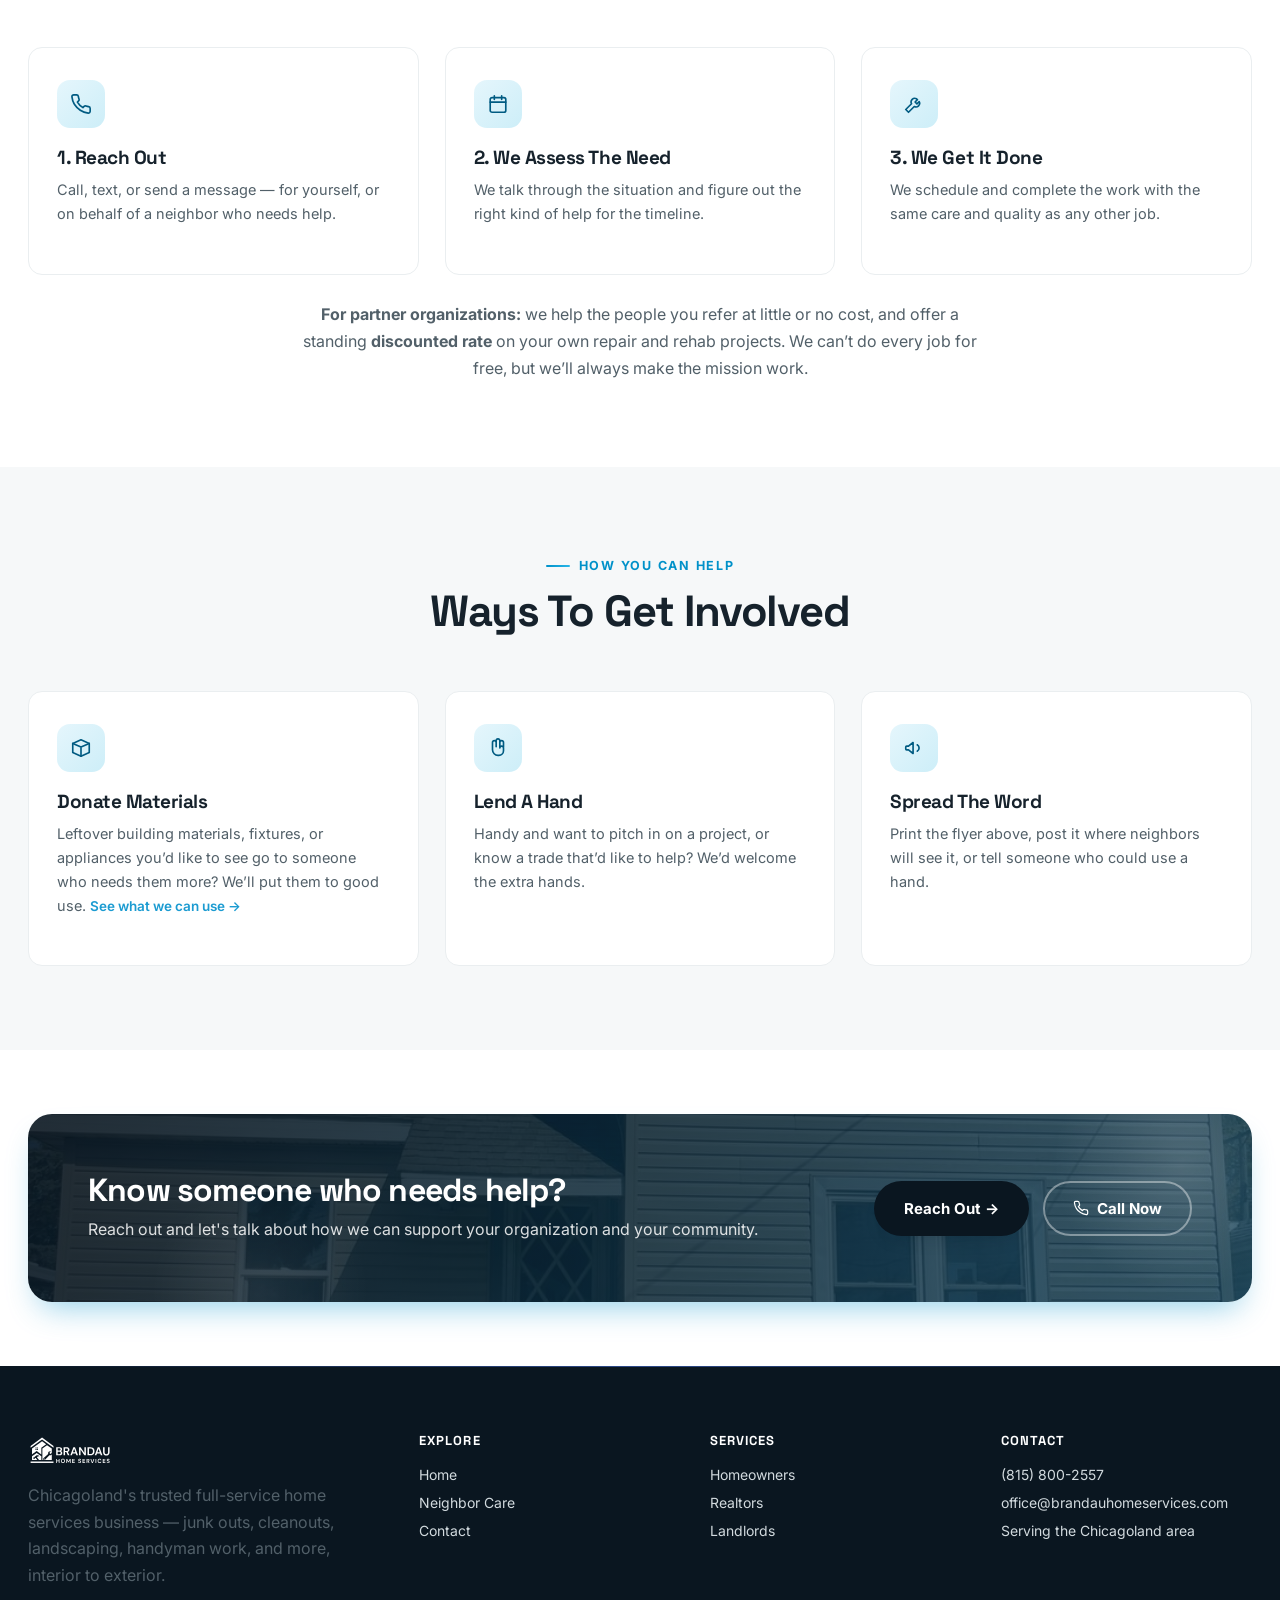
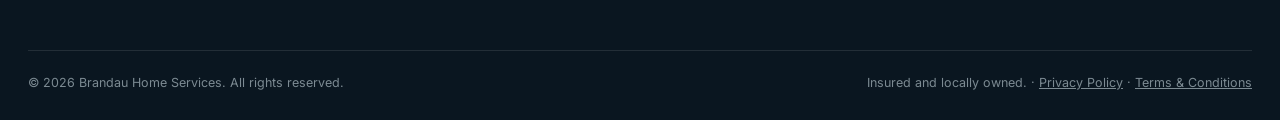
==== commit 8dd87e2e: "Add SMS terms and privacy sections for A2P 10DLC registration privacy.html: add SMS/text messaging, " ====
--- a/community.html
+++ b/community.html
@@ -264,7 +264,7 @@
     </div>
     <div class="footer-bottom">
       <span>© 2026 Brandau Home Services. All rights reserved.</span>
-      <span>Insured and locally owned. &middot; <a href="privacy.html" style="color:inherit;text-decoration:underline;">Privacy Policy</a></span>
+      <span>Insured and locally owned. &middot; <a href="privacy.html" style="color:inherit;text-decoration:underline;">Privacy Policy</a> &middot; <a href="terms.html" style="color:inherit;text-decoration:underline;">Terms &amp; Conditions</a></span>
     </div>
   </div>
 </footer>
--- a/styles.css
+++ b/styles.css
@@ -147,7 +147,7 @@
   transition: opacity .2s ease;
 }
 .brand:hover { opacity: 0.82; }
-.brand img { height: 40px; width: auto; }
+.brand img { height: 52px; width: auto; }
 .brand small { display: block; font-size: 10px; font-weight: 600; letter-spacing: 0.12em; color: var(--gray-500); }
 .nav {
   display: flex;
@@ -1823,3 +1823,17 @@
 .value-card h3 { color: var(--ink); font-size: 1.3rem; margin-bottom: 10px; }
 .value-card p { color: var(--gray-600); font-size: 1rem; line-height: 1.62; margin: 0; }
 @media (max-width: 860px) { .values-grid { grid-template-columns: 1fr; gap: 16px; } }
+
+/* Header logo: never let it get squished */
+.brand { flex-shrink: 0; }
+.brand img { flex-shrink: 0; }
+/* On phones, trim header clutter so the (bigger) logo has room.
+   Keep Snap Diagnosis (icon-only); drop the call icon (number is in the top bar)
+   and the Get Free Quote button (Contact is in the menu + quote forms on-page). */
+@media (max-width: 600px) {
+  .brand img { height: 58px; }
+  .header-phone { display: none; }
+  .header-cta .btn-primary { display: none; }
+  .header-snap span { display: none; }
+  .header-snap { padding: 9px; }
+}
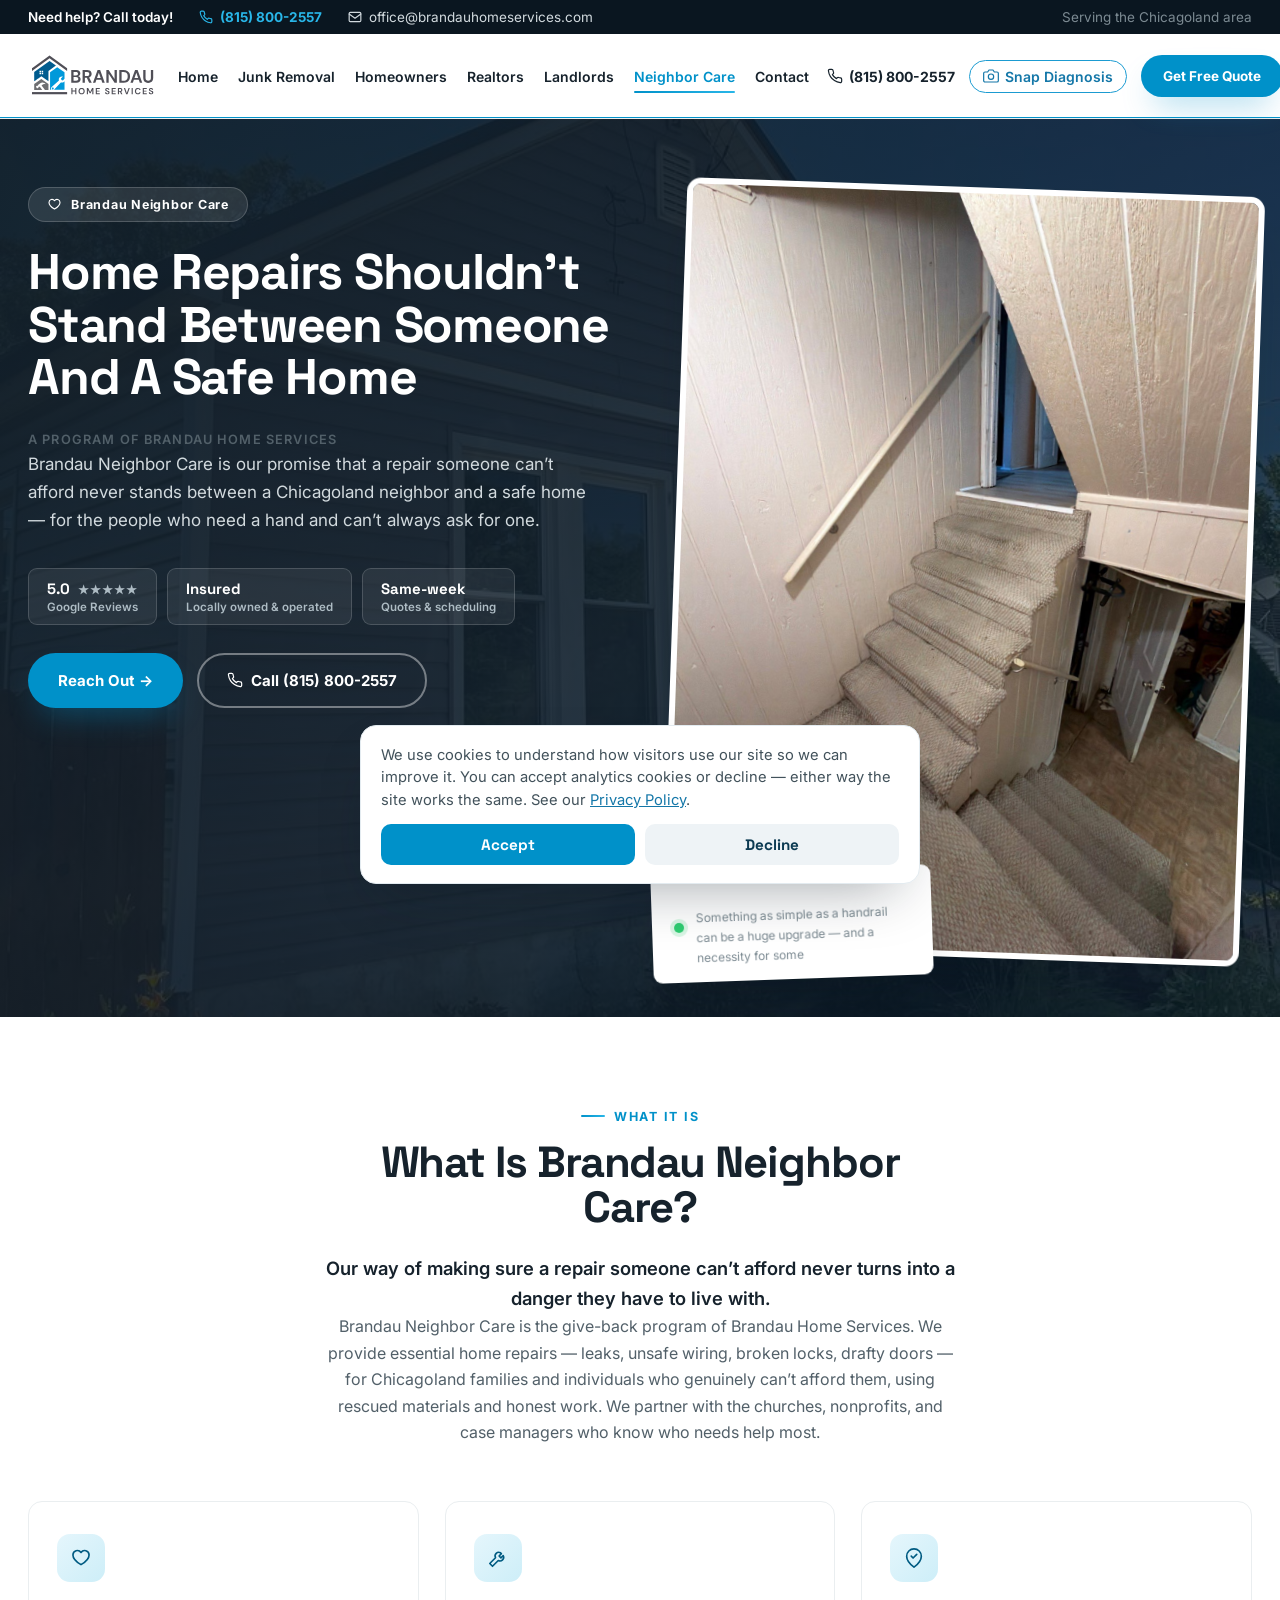
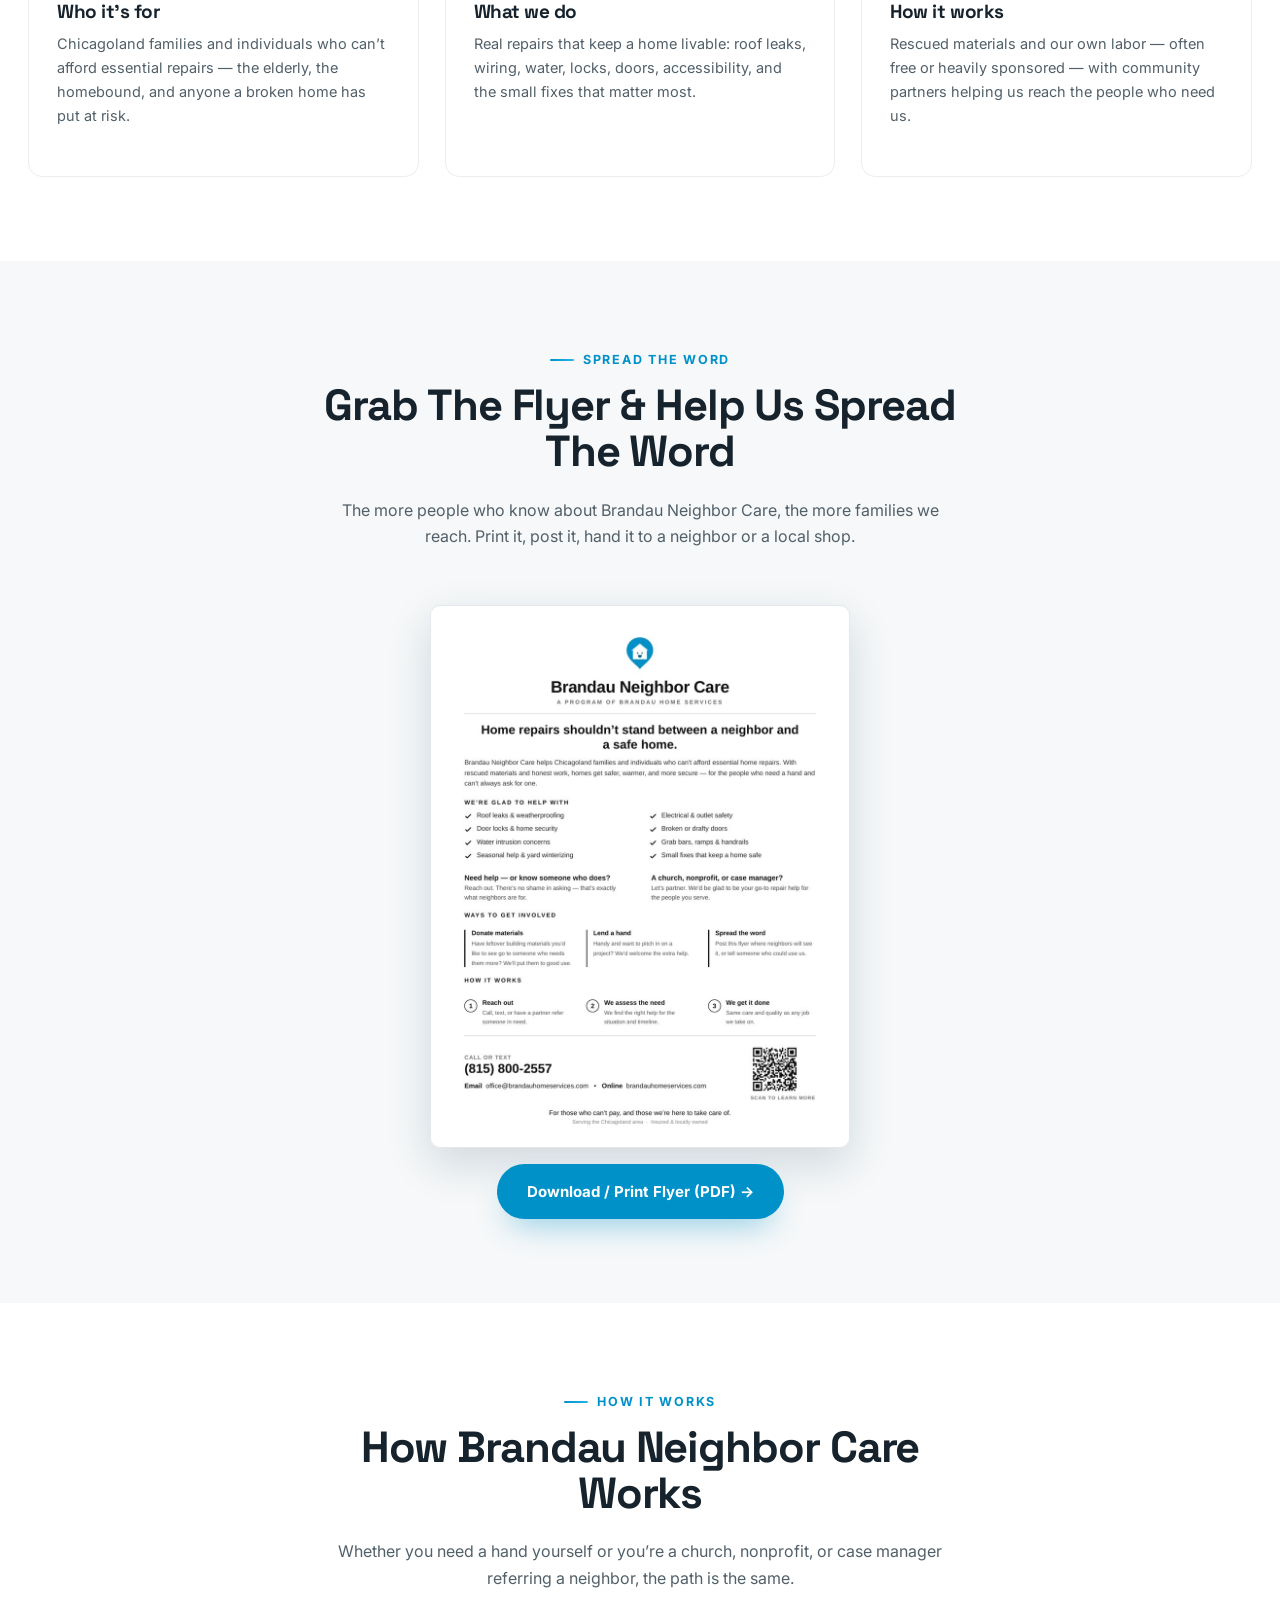
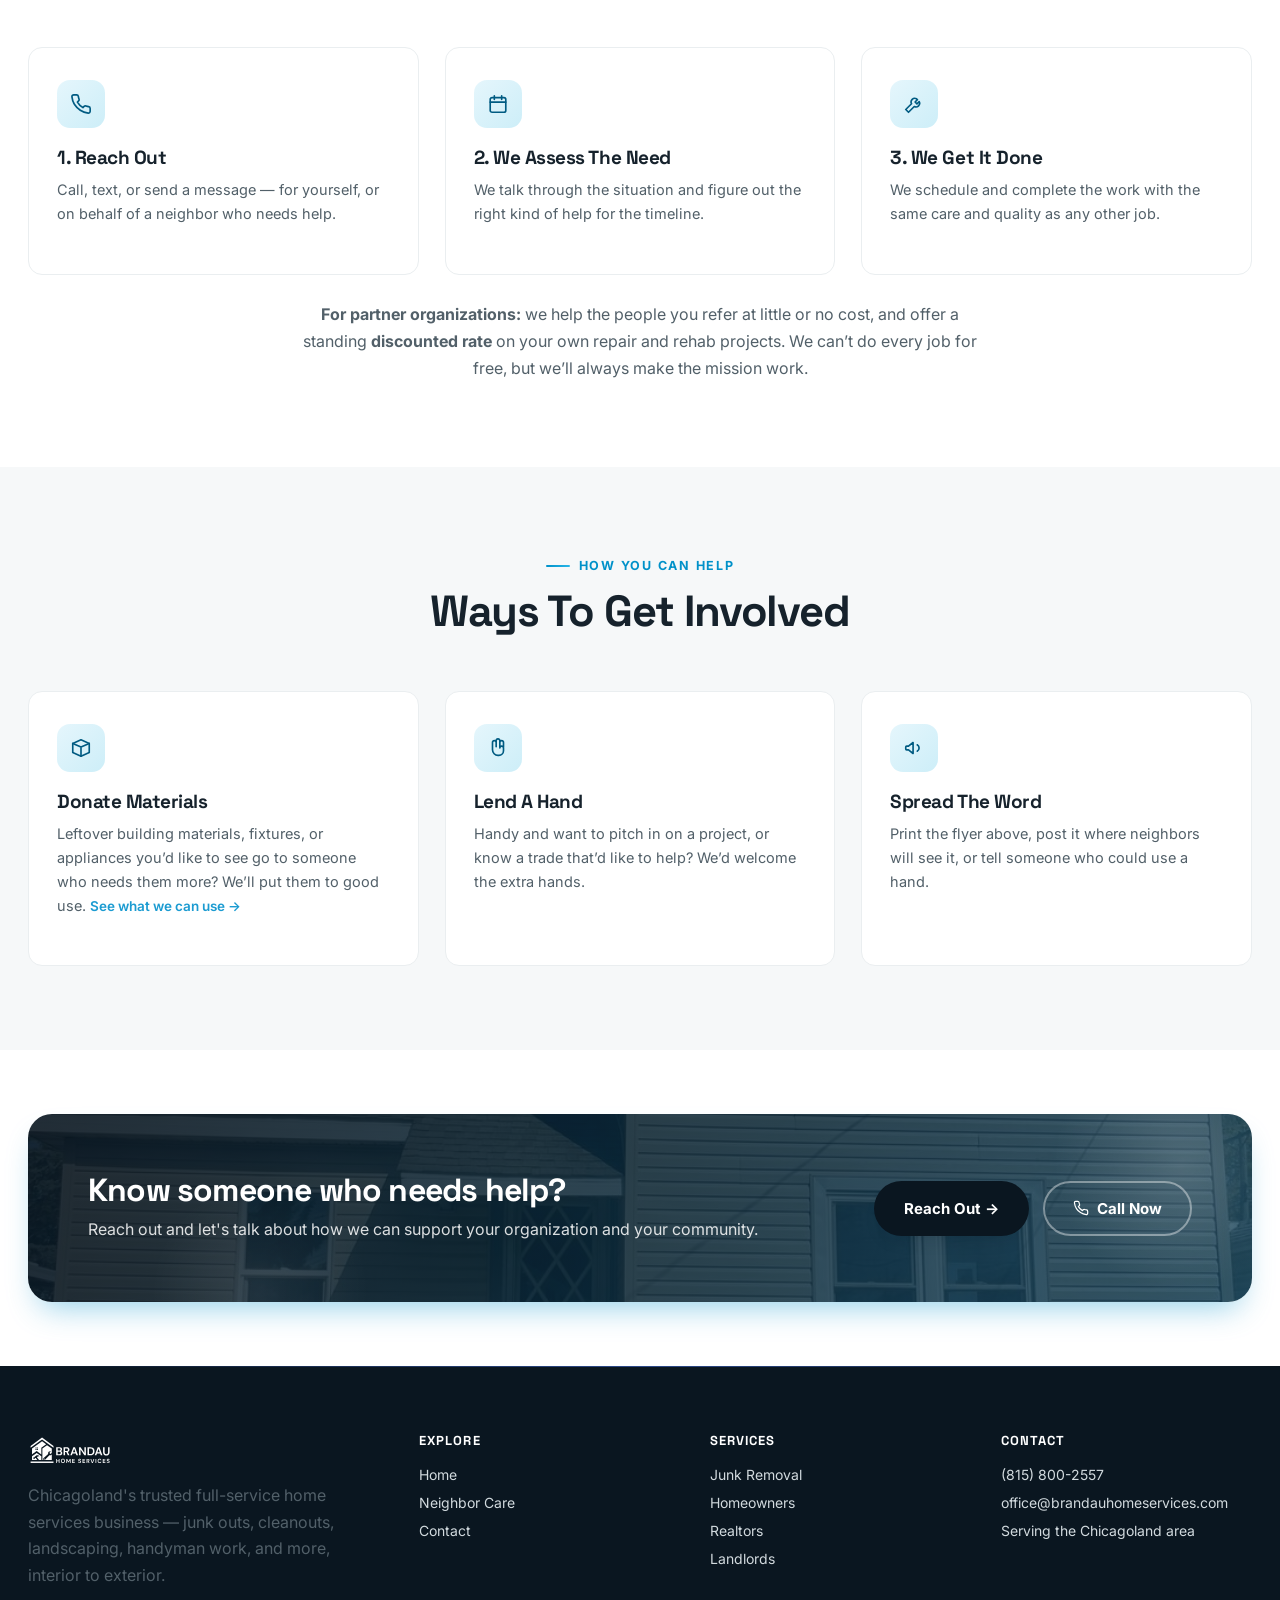
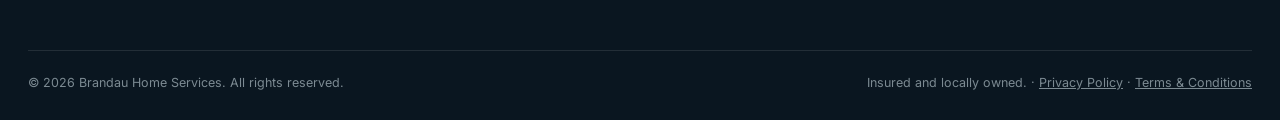
==== commit 14aec1d8: "Update community.html" ====
--- a/community.html
+++ b/community.html
@@ -70,6 +70,7 @@
     </a>
     <nav class="nav">
       <a href="index.html">Home</a>
+      <a href="junk-removal.html">Junk Removal</a>
       <a href="homeowners.html">Homeowners</a>
       <a href="realtors.html">Realtors</a>
       <a href="landlords.html">Landlords</a>
@@ -248,6 +249,7 @@
       <div>
         <h4>Services</h4>
         <ul>
+          <li><a href="junk-removal.html">Junk Removal</a></li>
           <li><a href="homeowners.html">Homeowners</a></li>
           <li><a href="realtors.html">Realtors</a></li>
           <li><a href="landlords.html">Landlords</a></li>
